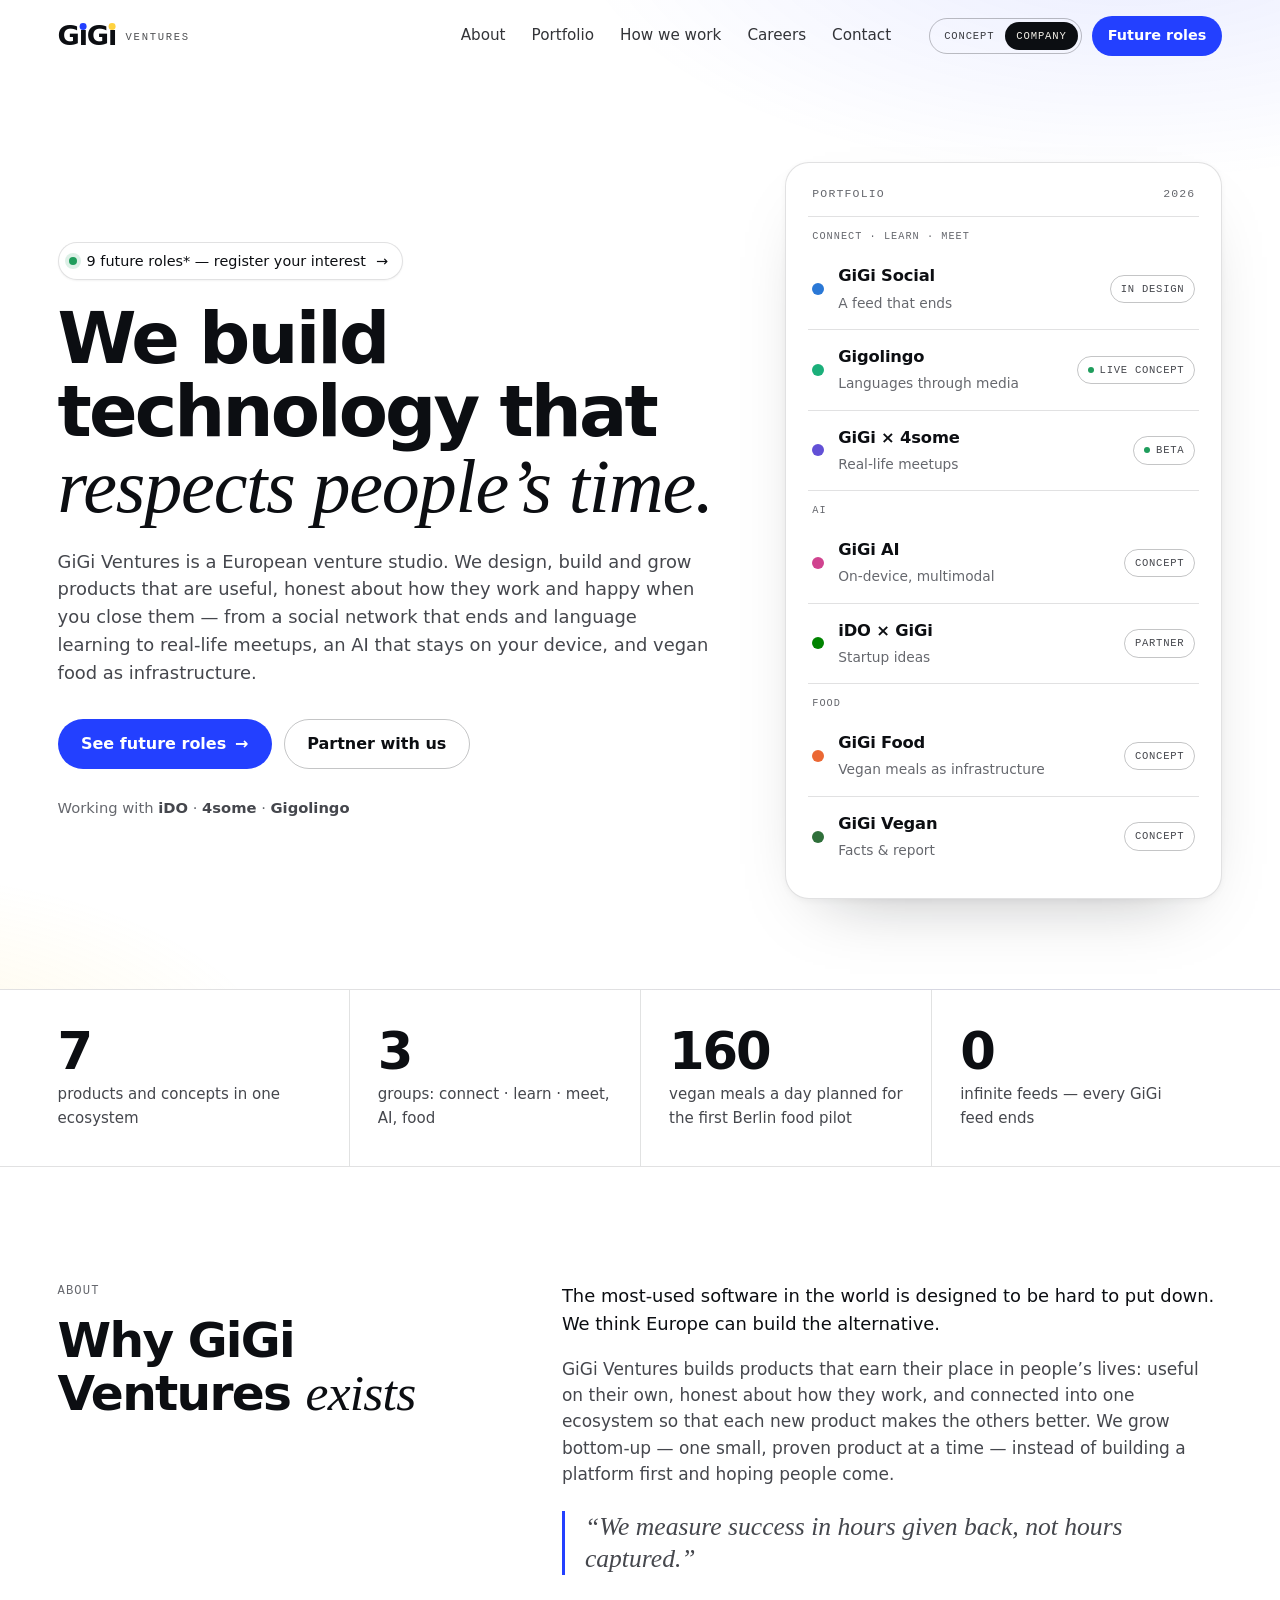
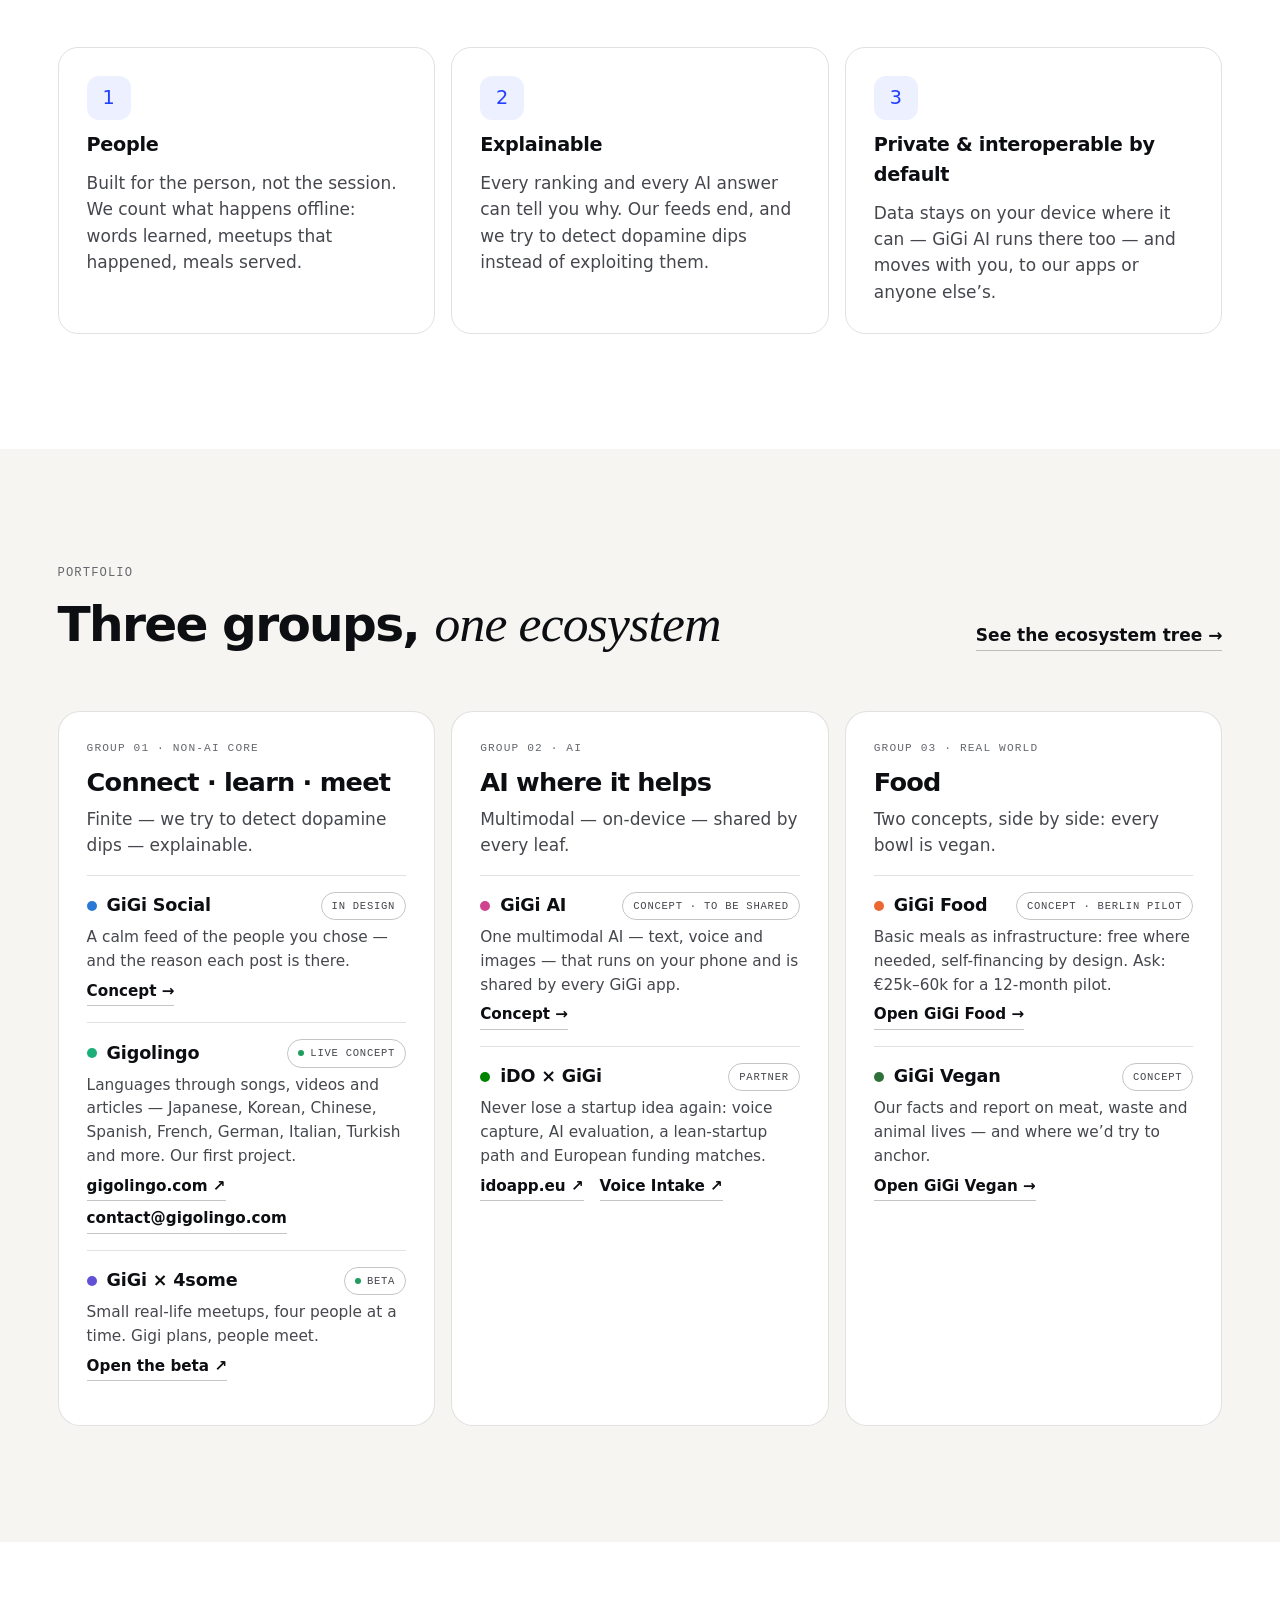
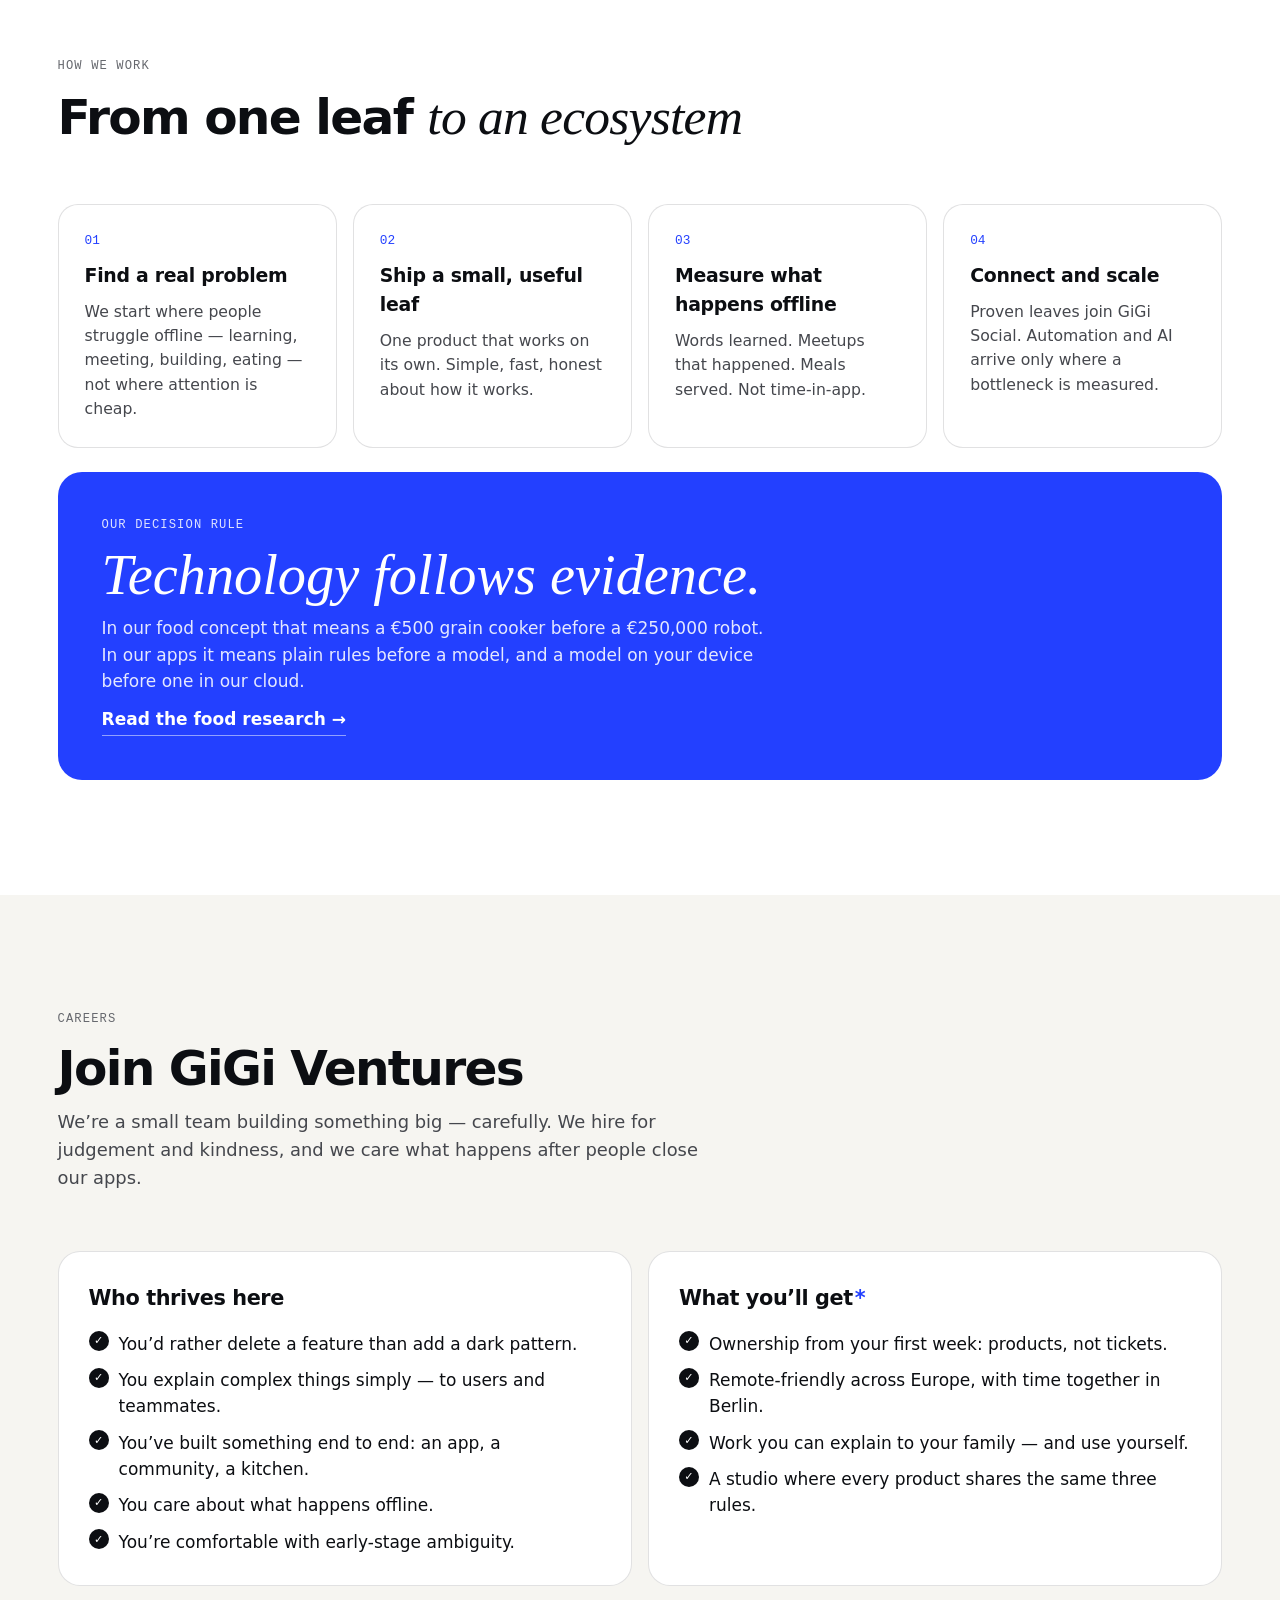
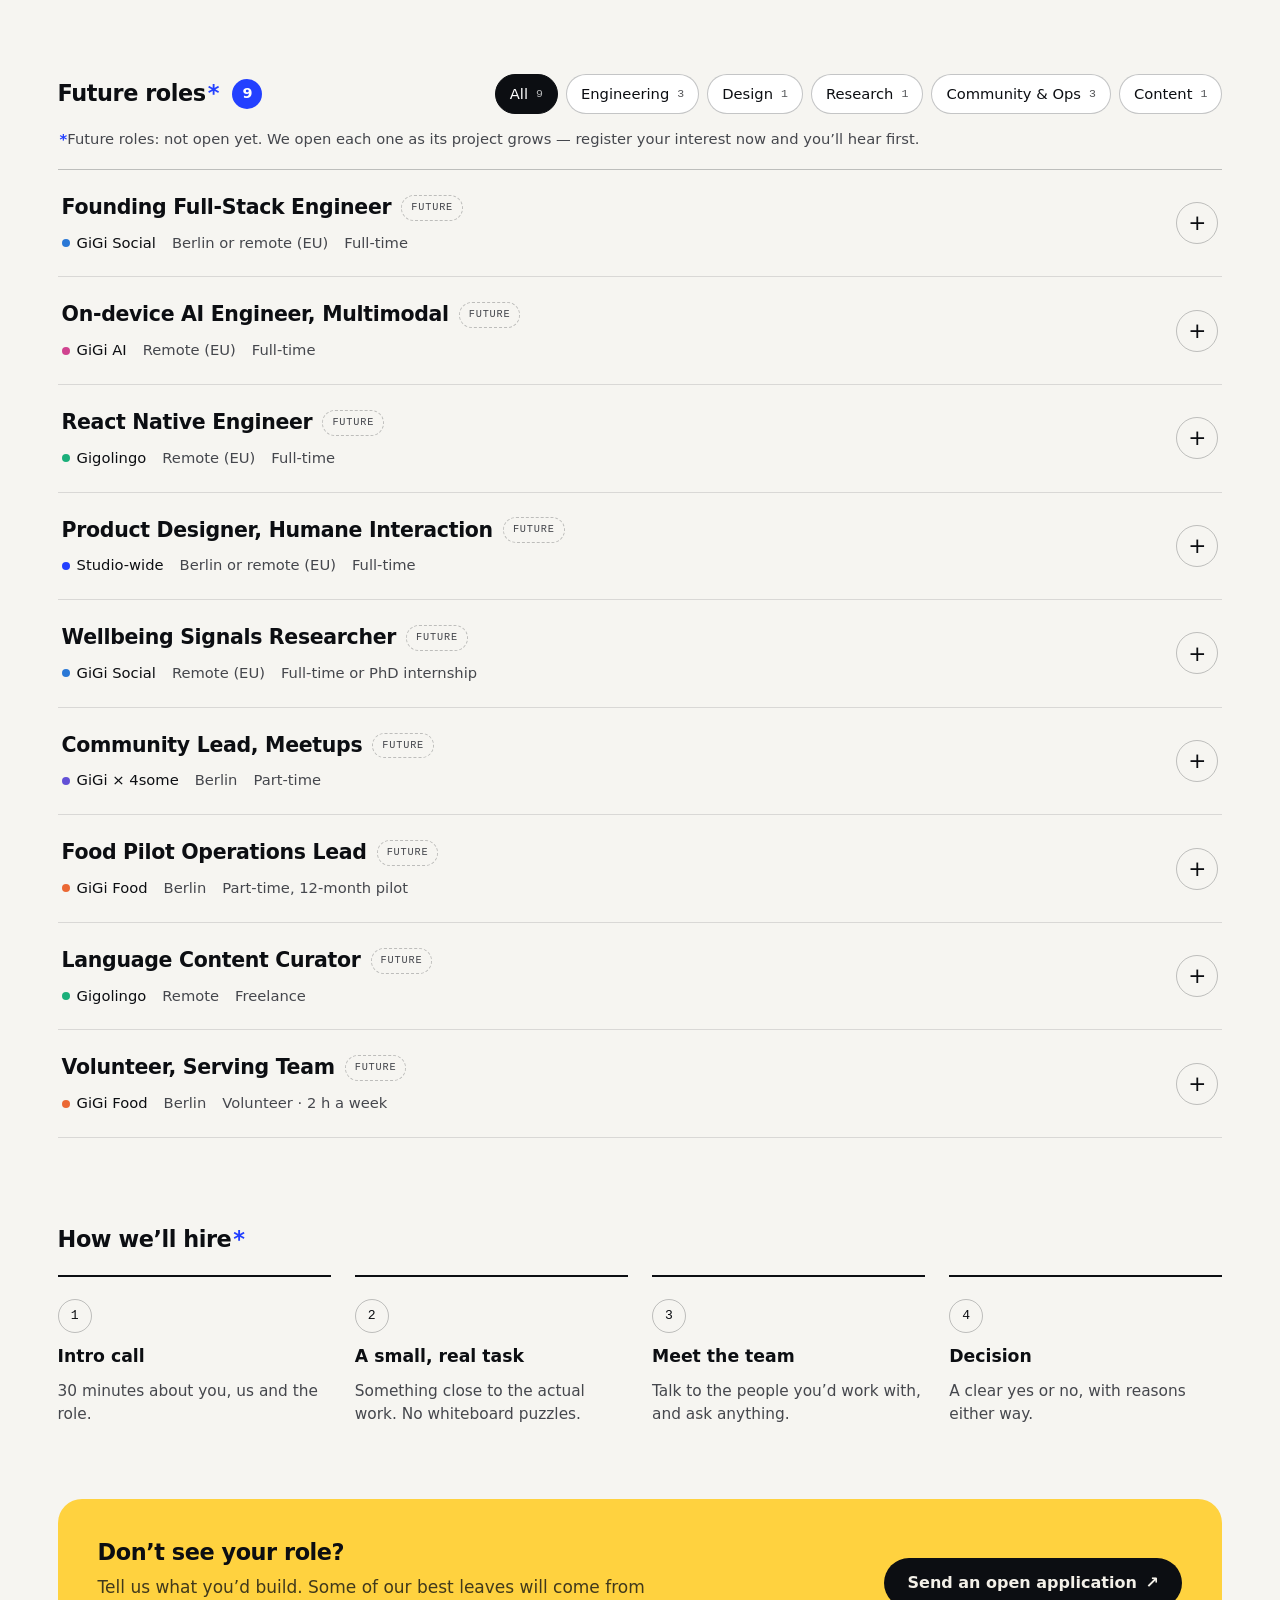
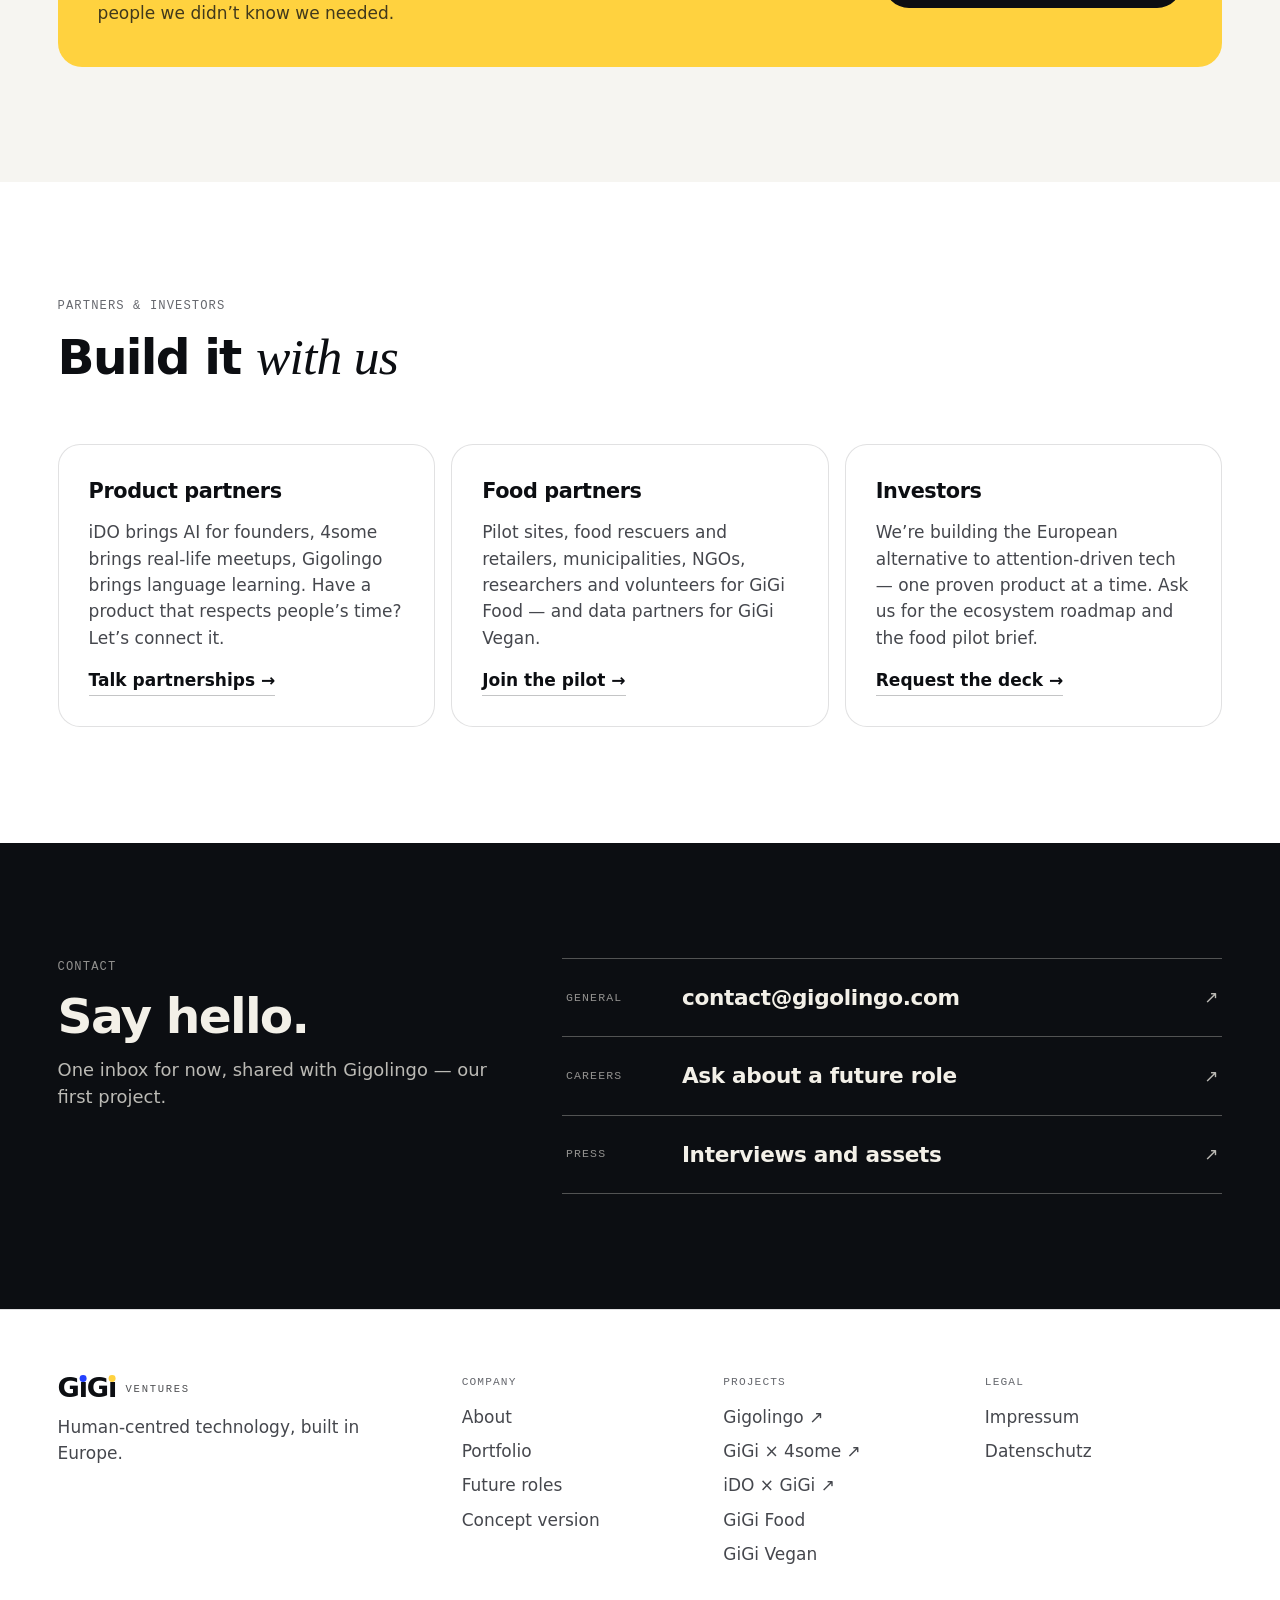
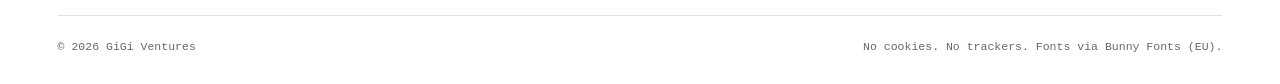
==== company.html @ 2ef4cfa2 "GiGi Ventures site: concept, company, GiGi Food, GiGi Vegan Static HTML/CSS/JS, no build step.  - in" ====
<!doctype html>
<html lang="en" class="no-js">
<head>
  <meta charset="utf-8">
  <meta name="viewport" content="width=device-width, initial-scale=1, viewport-fit=cover">
  <title>GiGi Ventures — European venture studio for human-centred technology</title>
  <meta name="description" content="GiGi Ventures designs, builds and grows products that respect people’s time: GiGi Social, Gigolingo, GiGi × 4some, GiGi AI on your device, iDO × GiGi, and the GiGi Food and GiGi Vegan concepts.">
  <meta name="theme-color" content="#ffffff">
  <meta property="og:type" content="website">
  <meta property="og:title" content="GiGi Ventures — technology that respects people’s time">
  <meta property="og:description" content="A European venture studio building technology that respects people’s time.">
  <link rel="icon" href="assets/favicon.svg" type="image/svg+xml">
  <link rel="preconnect" href="https://fonts.bunny.net" crossorigin>
  <link rel="stylesheet" href="https://fonts.bunny.net/css?family=inter-tight:400,500,600,700|bricolage-grotesque:800|instrument-serif:400,400i|jetbrains-mono:400,500&display=swap">
  <link rel="stylesheet" href="assets/css/base.css">
  <link rel="stylesheet" href="assets/css/company.css">
  <script>document.documentElement.classList.replace('no-js', 'js');</script>
  <script src="assets/js/shared.js" defer></script>
  <script src="assets/js/company.js" defer></script>
</head>
<body class="company">
  <a class="skip-link" href="#main">Skip to content</a>

  <header class="site-header" data-theme="light">
    <div class="wrap site-header__inner">
      <a class="logo" href="company.html" aria-label="GiGi Ventures, company home">
        <span class="logo__word" aria-hidden="true">G<span class="logo__i logo__i--a">ı</span>G<span class="logo__i logo__i--b">ı</span></span>
        <span class="logo__sub" aria-hidden="true">Ventures</span>
      </a>
      <nav class="nav" aria-label="Primary">
        <a href="#about">About</a>
        <a href="#portfolio">Portfolio</a>
        <a href="#how">How we work</a>
        <a href="#careers">Careers</a>
        <a href="#contact">Contact</a>
      </nav>
      <div class="header-actions">
        <nav class="version-switch" aria-label="Page version">
          <a href="index.html">Concept</a>
          <a href="company.html" aria-current="page">Company</a>
        </nav>
        <a class="btn btn--sm btn--blue header-cta" href="#careers">Future roles</a>
        <button class="menu-btn" type="button" aria-expanded="false" aria-controls="mobile-menu" data-menu-toggle>
          <span class="sr-only">Menu</span>
          <span class="menu-btn__bars" aria-hidden="true"></span>
        </button>
      </div>
    </div>
  </header>
  <div class="mobile-menu" id="mobile-menu" hidden>
    <nav aria-label="Mobile">
      <a href="#about">About</a>
      <a href="#portfolio">Portfolio</a>
      <a href="#how">How we work</a>
      <a href="#careers">Careers</a>
      <a href="#partners">Partners</a>
      <a href="#contact">Contact</a>
    </nav>
    <div class="mobile-menu__foot">
      <a class="btn btn--blue" href="#careers">See future roles <span class="btn__arrow" aria-hidden="true">→</span></a>
      <span>contact@gigolingo.com</span>
    </div>
  </div>

  <main id="main">

    <!-- Hero -->
    <section class="c-hero" aria-labelledby="c-hero-title">
      <div class="wrap c-hero__grid">
        <div class="c-hero__text">
          <a class="c-chip" href="#careers"><span class="c-chip__dot" aria-hidden="true"></span><span><span data-role-count>9</span> future roles* — register your interest</span><span aria-hidden="true">→</span></a>
          <h1 class="c-h1" id="c-hero-title">We build technology that <span class="serif">respects people’s time.</span></h1>
          <p class="c-lead">GiGi Ventures is a European venture studio. We design, build and grow products that are useful, honest about how they work and happy when you close them — from a social network that ends and language learning to real-life meetups, an AI that stays on your device, and vegan food as infrastructure.</p>
          <div class="c-hero__actions">
            <a class="btn btn--blue" href="#careers">See future roles <span class="btn__arrow" aria-hidden="true">→</span></a>
            <a class="btn btn--ghost" href="#partners">Partner with us</a>
          </div>
          <p class="c-hero__note">Working with <strong>iDO</strong> · <strong>4some</strong> · <strong>Gigolingo</strong></p>
        </div>

        <div class="c-panel" aria-labelledby="c-panel-title">
          <div class="c-panel__head">
            <p id="c-panel-title">Portfolio</p>
            <span>2026</span>
          </div>
          <p class="c-panel__group">Connect · learn · meet</p>
          <ul class="c-panel__list" role="list">
            <li style="--c: var(--p-social)"><span class="c-panel__dot" aria-hidden="true"></span><div><strong>GiGi Social</strong><span>A feed that ends</span></div><span class="status">In design</span></li>
            <li style="--c: var(--p-lingo)"><span class="c-panel__dot" aria-hidden="true"></span><div><strong>Gigolingo</strong><span>Languages through media</span></div><span class="status status--live">Live concept</span></li>
            <li style="--c: var(--p-some)"><span class="c-panel__dot" aria-hidden="true"></span><div><strong>GiGi × 4some</strong><span>Real-life meetups</span></div><span class="status status--live">Beta</span></li>
          </ul>
          <p class="c-panel__group">AI</p>
          <ul class="c-panel__list" role="list">
            <li style="--c: var(--p-ai)"><span class="c-panel__dot" aria-hidden="true"></span><div><strong>GiGi AI</strong><span>On-device, multimodal</span></div><span class="status">Concept</span></li>
            <li style="--c: var(--p-ido)"><span class="c-panel__dot" aria-hidden="true"></span><div><strong>iDO × GiGi</strong><span>Startup ideas</span></div><span class="status">Partner</span></li>
          </ul>
          <p class="c-panel__group">Food</p>
          <ul class="c-panel__list" role="list">
            <li style="--c: var(--p-food)"><span class="c-panel__dot" aria-hidden="true"></span><div><strong>GiGi Food</strong><span>Vegan meals as infrastructure</span></div><span class="status">Concept</span></li>
            <li style="--c: var(--p-vegan)"><span class="c-panel__dot" aria-hidden="true"></span><div><strong>GiGi Vegan</strong><span>Facts &amp; report</span></div><span class="status">Concept</span></li>
          </ul>
        </div>
      </div>
    </section>

    <!-- Numbers -->
    <section class="c-stats" aria-label="GiGi Ventures in numbers">
      <div class="wrap">
        <ul class="c-stats__list" role="list">
          <li><p class="c-stat__value">7</p><p class="c-stat__label">products and concepts in one ecosystem</p></li>
          <li><p class="c-stat__value">3</p><p class="c-stat__label">groups: connect · learn · meet, AI, food</p></li>
          <li><p class="c-stat__value">160</p><p class="c-stat__label">vegan meals a day planned for the first Berlin food pilot</p></li>
          <li><p class="c-stat__value">0</p><p class="c-stat__label">infinite feeds — every GiGi feed ends</p></li>
        </ul>
      </div>
    </section>

    <!-- About -->
    <section id="about" class="c-section" aria-labelledby="about-title">
      <div class="wrap c-split">
        <div class="c-split__head">
          <p class="eyebrow">About</p>
          <h2 class="c-h2" id="about-title">Why GiGi Ventures <span class="serif">exists</span></h2>
        </div>
        <div class="c-prose">
          <p class="c-lead">The most-used software in the world is designed to be hard to put down. We think Europe can build the alternative.</p>
          <p>GiGi Ventures builds products that earn their place in people’s lives: useful on their own, honest about how they work, and connected into one ecosystem so that each new product makes the others better. We grow bottom-up — one small, proven product at a time — instead of building a platform first and hoping people come.</p>
          <blockquote class="c-quote"><p>“We measure success in hours given back, not hours captured.”</p></blockquote>
        </div>
      </div>
      <div class="wrap">
        <ul class="c-diff" role="list">
          <li>
            <span class="c-diff__icon" aria-hidden="true">1</span>
            <h3>People</h3>
            <p>Built for the person, not the session. We count what happens offline: words learned, meetups that happened, meals served.</p>
          </li>
          <li>
            <span class="c-diff__icon" aria-hidden="true">2</span>
            <h3>Explainable</h3>
            <p>Every ranking and every AI answer can tell you why. Our feeds end, and we try to detect dopamine dips instead of exploiting them.</p>
          </li>
          <li>
            <span class="c-diff__icon" aria-hidden="true">3</span>
            <h3>Private &amp; interoperable by default</h3>
            <p>Data stays on your device where it can — GiGi AI runs there too — and moves with you, to our apps or anyone else’s.</p>
          </li>
        </ul>
      </div>
    </section>

    <!-- Portfolio -->
    <section id="portfolio" class="c-section c-section--alt" aria-labelledby="portfolio-title">
      <div class="wrap">
        <header class="c-head c-head--row">
          <div>
            <p class="eyebrow">Portfolio</p>
            <h2 class="c-h2" id="portfolio-title">Three groups, <span class="serif">one ecosystem</span></h2>
          </div>
          <a class="link" href="index.html#ecosystem">See the ecosystem tree <span aria-hidden="true">→</span></a>
        </header>

        <div class="c-groups">
          <article class="c-group">
            <p class="c-group__kicker">Group 01 · non-AI core</p>
            <h3 class="c-group__title">Connect · learn · meet</h3>
            <p class="c-group__text">Finite — we try to detect dopamine dips — explainable.</p>
            <ul class="c-group__list" role="list">
              <li style="--c: var(--p-social)">
                <div class="c-group__row"><span class="c-group__dot" aria-hidden="true"></span><strong>GiGi Social</strong><span class="status">In design</span></div>
                <p>A calm feed of the people you chose — and the reason each post is there.</p>
                <a class="link" href="index.html#social">Concept <span aria-hidden="true">→</span></a>
              </li>
              <li style="--c: var(--p-lingo)">
                <div class="c-group__row"><span class="c-group__dot" aria-hidden="true"></span><strong>Gigolingo</strong><span class="status status--live">Live concept</span></div>
                <p>Languages through songs, videos and articles — Japanese, Korean, Chinese, Spanish, French, German, Italian, Turkish and more. Our first project.</p>
                <span class="c-group__links"><a class="link" href="https://gigolingo.com" target="_blank" rel="noopener">gigolingo.com <span aria-hidden="true">↗</span></a> <a class="link" href="mailto:contact@gigolingo.com">contact@gigolingo.com</a></span>
              </li>
              <li style="--c: var(--p-some)">
                <div class="c-group__row"><span class="c-group__dot" aria-hidden="true"></span><strong>GiGi × 4some</strong><span class="status status--live">Beta</span></div>
                <p>Small real-life meetups, four people at a time. Gigi plans, people meet.</p>
                <a class="link" href="https://0some.netlify.app" target="_blank" rel="noopener">Open the beta <span aria-hidden="true">↗</span></a>
              </li>
            </ul>
          </article>

          <article class="c-group">
            <p class="c-group__kicker">Group 02 · AI</p>
            <h3 class="c-group__title">AI where it helps</h3>
            <p class="c-group__text">Multimodal — on-device — shared by every leaf.</p>
            <ul class="c-group__list" role="list">
              <li style="--c: var(--p-ai)">
                <div class="c-group__row"><span class="c-group__dot" aria-hidden="true"></span><strong>GiGi AI</strong><span class="status">Concept · to be shared</span></div>
                <p>One multimodal AI — text, voice and images — that runs on your phone and is shared by every GiGi app.</p>
                <a class="link" href="index.html#ai">Concept <span aria-hidden="true">→</span></a>
              </li>
              <li style="--c: var(--p-ido)">
                <div class="c-group__row"><span class="c-group__dot" aria-hidden="true"></span><strong>iDO × GiGi</strong><span class="status">Partner</span></div>
                <p>Never lose a startup idea again: voice capture, AI evaluation, a lean-startup path and European funding matches.</p>
                <span class="c-group__links"><a class="link" href="https://idoapp.eu" target="_blank" rel="noopener">idoapp.eu <span aria-hidden="true">↗</span></a> <a class="link" href="https://startup-voice-intake.netlify.app" target="_blank" rel="noopener">Voice Intake <span aria-hidden="true">↗</span></a></span>
              </li>
            </ul>
          </article>

          <article class="c-group">
            <p class="c-group__kicker">Group 03 · real world</p>
            <h3 class="c-group__title">Food</h3>
            <p class="c-group__text">Two concepts, side by side: every bowl is vegan.</p>
            <ul class="c-group__list" role="list">
              <li style="--c: var(--p-food)">
                <div class="c-group__row"><span class="c-group__dot" aria-hidden="true"></span><strong>GiGi Food</strong><span class="status">Concept · Berlin pilot</span></div>
                <p>Basic meals as infrastructure: free where needed, self-financing by design. Ask: €25k–60k for a 12-month pilot.</p>
                <a class="link" href="food.html">Open GiGi Food <span aria-hidden="true">→</span></a>
              </li>
              <li style="--c: var(--p-vegan)">
                <div class="c-group__row"><span class="c-group__dot" aria-hidden="true"></span><strong>GiGi Vegan</strong><span class="status">Concept</span></div>
                <p>Our facts and report on meat, waste and animal lives — and where we’d try to anchor.</p>
                <a class="link" href="vegan.html">Open GiGi Vegan <span aria-hidden="true">→</span></a>
              </li>
            </ul>
          </article>
        </div>
      </div>
    </section>

    <!-- How we work -->
    <section id="how" class="c-section" aria-labelledby="how-title">
      <div class="wrap">
        <header class="c-head">
          <p class="eyebrow">How we work</p>
          <h2 class="c-h2" id="how-title">From one leaf <span class="serif">to an ecosystem</span></h2>
        </header>
        <ol class="c-steps" role="list">
          <li><span class="c-steps__num">01</span><h3>Find a real problem</h3><p>We start where people struggle offline — learning, meeting, building, eating — not where attention is cheap.</p></li>
          <li><span class="c-steps__num">02</span><h3>Ship a small, useful leaf</h3><p>One product that works on its own. Simple, fast, honest about how it works.</p></li>
          <li><span class="c-steps__num">03</span><h3>Measure what happens offline</h3><p>Words learned. Meetups that happened. Meals served. Not time-in-app.</p></li>
          <li><span class="c-steps__num">04</span><h3>Connect and scale</h3><p>Proven leaves join GiGi Social. Automation and AI arrive only where a bottleneck is measured.</p></li>
        </ol>
        <div class="c-rule">
          <p class="eyebrow">Our decision rule</p>
          <p class="c-rule__text">Technology follows evidence.</p>
          <p class="c-rule__body">In our food concept that means a €500 grain cooker before a €250,000 robot. In our apps it means plain rules before a model, and a model on your device before one in our cloud.</p>
          <a class="link" href="food.html#finding">Read the food research <span aria-hidden="true">→</span></a>
        </div>
      </div>
    </section>

    <!-- Careers -->
    <section id="careers" class="c-section c-section--alt c-careers" aria-labelledby="careers-title">
      <div class="wrap">
        <header class="c-head">
          <p class="eyebrow">Careers</p>
          <h2 class="c-h2" id="careers-title">Join GiGi Ventures</h2>
          <p class="c-lead">We’re a small team building something big — carefully. We hire for judgement and kindness, and we care what happens after people close our apps.</p>
        </header>

        <div class="c-culture">
          <div class="c-culture__card">
            <h3>Who thrives here</h3>
            <ul class="c-checks" role="list">
              <li>You’d rather delete a feature than add a dark pattern.</li>
              <li>You explain complex things simply — to users and teammates.</li>
              <li>You’ve built something end to end: an app, a community, a kitchen.</li>
              <li>You care about what happens offline.</li>
              <li>You’re comfortable with early-stage ambiguity.</li>
            </ul>
          </div>
          <div class="c-culture__card">
            <h3>What you’ll get<span class="c-future">*</span></h3>
            <ul class="c-checks" role="list">
              <li>Ownership from your first week: products, not tickets.</li>
              <li>Remote-friendly across Europe, with time together in Berlin.</li>
              <li>Work you can explain to your family — and use yourself.</li>
              <li>A studio where every product shares the same three rules.</li>
            </ul>
          </div>
        </div>

        <div class="c-jobs">
          <div class="c-jobs__head">
            <h3 class="c-h3">Future roles<span class="c-future">*</span> <span class="c-count" data-role-count>9</span></h3>
            <div class="c-filters" role="group" aria-label="Filter roles by team" data-filters>
              <button type="button" aria-pressed="true" data-filter="all">All</button>
              <button type="button" aria-pressed="false" data-filter="Engineering">Engineering</button>
              <button type="button" aria-pressed="false" data-filter="Design">Design</button>
              <button type="button" aria-pressed="false" data-filter="Research">Research</button>
              <button type="button" aria-pressed="false" data-filter="Community &amp; Ops">Community &amp; Ops</button>
              <button type="button" aria-pressed="false" data-filter="Content">Content</button>
            </div>
          </div>
          <p class="c-future-note"><span class="c-future">*</span>Future roles: not open yet. We open each one as its project grows — register your interest now and you’ll hear first.</p>

          <div class="c-roles" data-roles>
            <details class="role" id="role-founding-engineer" data-role data-team="Engineering">
              <summary>
                <span class="role__title">Founding Full-Stack Engineer <span class="tag">Future</span></span>
                <span class="role__meta"><span class="role__project" style="--c: var(--p-social)">GiGi Social</span><span>Berlin or remote (EU)</span><span>Full-time</span></span>
                <span class="role__toggle" aria-hidden="true"></span>
              </summary>
              <div class="role__body">
                <p>Build the first version of a social network that ends: finite feeds, a ranking anyone can understand, and wellbeing signals that stay on the device.</p>
                <div class="role__cols">
                  <div><h4>What you’ll do</h4><ul role="list"><li>Ship the GiGi Social web app end to end (TypeScript, Next.js, Postgres).</li><li>Build the explainable ranking and its “Why this?” answers.</li><li>Connect Gigolingo, 4some and iDO through one shared account.</li></ul></div>
                  <div><h4>You might be a fit if</h4><ul role="list"><li>You have shipped a product that real people use.</li><li>You can explain a ranking function to a 14-year-old.</li><li>You would rather delete a feature than add a dark pattern.</li></ul></div>
                </div>
                <a class="btn btn--blue" href="mailto:contact@gigolingo.com?subject=Future%20role%3A%20Founding%20Full-Stack%20Engineer">Register interest <span class="btn__arrow btn__arrow--ne" aria-hidden="true">↗</span></a>
              </div>
            </details>

            <details class="role" id="role-on-device-ai" data-role data-team="Engineering">
              <summary>
                <span class="role__title">On-device AI Engineer, Multimodal <span class="tag">Future</span></span>
                <span class="role__meta"><span class="role__project" style="--c: var(--p-ai)">GiGi AI</span><span>Remote (EU)</span><span>Full-time</span></span>
                <span class="role__toggle" aria-hidden="true"></span>
              </summary>
              <div class="role__body">
                <p>Make one small multimodal model — text, voice and images — run well on people’s phones, shared by every GiGi app.</p>
                <div class="role__cols">
                  <div><h4>What you’ll do</h4><ul role="list"><li>Fit, quantise and ship models that run on iOS and Android.</li><li>Design one on-device AI layer the whole ecosystem can share.</li><li>Make every answer explainable, and keep data on the device.</li></ul></div>
                  <div><h4>You might be a fit if</h4><ul role="list"><li>You have shipped on-device ML (Core ML, ExecuTorch, llama.cpp or similar).</li><li>You care about battery, memory and latency as much as accuracy.</li><li>You think privacy is an architecture, not a policy page.</li></ul></div>
                </div>
                <a class="btn btn--blue" href="mailto:contact@gigolingo.com?subject=Future%20role%3A%20On-device%20AI%20Engineer">Register interest <span class="btn__arrow btn__arrow--ne" aria-hidden="true">↗</span></a>
              </div>
            </details>

            <details class="role" id="role-react-native" data-role data-team="Engineering">
              <summary>
                <span class="role__title">React Native Engineer <span class="tag">Future</span></span>
                <span class="role__meta"><span class="role__project" style="--c: var(--p-lingo)">Gigolingo</span><span>Remote (EU)</span><span>Full-time</span></span>
                <span class="role__toggle" aria-hidden="true"></span>
              </summary>
              <div class="role__body">
                <p>Grow our first project: language learning from the songs, videos and articles people already love.</p>
                <div class="role__cols">
                  <div><h4>What you’ll do</h4><ul role="list"><li>Build features in React Native and Expo for iOS, Android and the web.</li><li>Improve spaced repetition and the word-card flow.</li><li>Bring learning words into GiGi Social.</li></ul></div>
                  <div><h4>You might be a fit if</h4><ul role="list"><li>You have strong TypeScript and React Native experience.</li><li>You care about performance on low-end phones.</li><li>Bonus: you are learning a language yourself.</li></ul></div>
                </div>
                <a class="btn btn--blue" href="mailto:contact@gigolingo.com?subject=Future%20role%3A%20React%20Native%20Engineer">Register interest <span class="btn__arrow btn__arrow--ne" aria-hidden="true">↗</span></a>
              </div>
            </details>

            <details class="role" id="role-product-designer" data-role data-team="Design">
              <summary>
                <span class="role__title">Product Designer, Humane Interaction <span class="tag">Future</span></span>
                <span class="role__meta"><span class="role__project" style="--c: var(--blue)">Studio-wide</span><span>Berlin or remote (EU)</span><span>Full-time</span></span>
                <span class="role__toggle" aria-hidden="true"></span>
              </summary>
              <div class="role__body">
                <p>Design products that end well: clear stopping points and explanations people actually read.</p>
                <div class="role__cols">
                  <div><h4>What you’ll do</h4><ul role="list"><li>Own design for GiGi Social from concept to release.</li><li>Build one design system across our apps.</li><li>Run research with real people, including people who rarely use tech.</li></ul></div>
                  <div><h4>You might be a fit if</h4><ul role="list"><li>Your portfolio shows shipped product work.</li><li>You write as carefully as you draw.</li><li>You have opinions about dark patterns — and alternatives to them.</li></ul></div>
                </div>
                <a class="btn btn--blue" href="mailto:contact@gigolingo.com?subject=Future%20role%3A%20Product%20Designer">Register interest <span class="btn__arrow btn__arrow--ne" aria-hidden="true">↗</span></a>
              </div>
            </details>

            <details class="role" id="role-wellbeing-research" data-role data-team="Research">
              <summary>
                <span class="role__title">Wellbeing Signals Researcher <span class="tag">Future</span></span>
                <span class="role__meta"><span class="role__project" style="--c: var(--p-social)">GiGi Social</span><span>Remote (EU)</span><span>Full-time or PhD internship</span></span>
                <span class="role__toggle" aria-hidden="true"></span>
              </summary>
              <div class="role__body">
                <p>Help us try to detect “dopamine dips” — careful, privacy-preserving signals of compulsive use, on the device, not in a data lake.</p>
                <div class="role__cols">
                  <div><h4>What you’ll do</h4><ul role="list"><li>Define behavioural signals (scroll speed, dwell time, time of day) and test whether they hold up.</li><li>Design on-device models whose data never leaves the phone.</li><li>Publish what we learn — including what doesn’t work.</li></ul></div>
                  <div><h4>You might be a fit if</h4><ul role="list"><li>You have a background in HCI, psychology or ML.</li><li>You are comfortable with small data and careful claims.</li><li>You know the difference between a proxy and a measurement.</li></ul></div>
                </div>
                <a class="btn btn--blue" href="mailto:contact@gigolingo.com?subject=Future%20role%3A%20Wellbeing%20Signals%20Researcher">Register interest <span class="btn__arrow btn__arrow--ne" aria-hidden="true">↗</span></a>
              </div>
            </details>

            <details class="role" id="role-community-lead" data-role data-team="Community &amp; Ops">
              <summary>
                <span class="role__title">Community Lead, Meetups <span class="tag">Future</span></span>
                <span class="role__meta"><span class="role__project" style="--c: var(--p-some)">GiGi × 4some</span><span>Berlin</span><span>Part-time</span></span>
                <span class="role__toggle" aria-hidden="true"></span>
              </summary>
              <div class="role__body">
                <p>Make online conversations end in real meetups — groups of four, every week.</p>
                <div class="role__cols">
                  <div><h4>What you’ll do</h4><ul role="list"><li>Host and seed the first 4some groups in Berlin.</li><li>Turn feedback into product changes with the team.</li><li>Track the metric that matters: did people show up?</li></ul></div>
                  <div><h4>You might be a fit if</h4><ul role="list"><li>You have organised communities or events.</li><li>You notice who is left out.</li><li>You speak German and English.</li></ul></div>
                </div>
                <a class="btn btn--blue" href="mailto:contact@gigolingo.com?subject=Future%20role%3A%20Community%20Lead%2C%20Meetups">Register interest <span class="btn__arrow btn__arrow--ne" aria-hidden="true">↗</span></a>
              </div>
            </details>

            <details class="role" id="role-food-ops" data-role data-team="Community &amp; Ops">
              <summary>
                <span class="role__title">Food Pilot Operations Lead <span class="tag">Future</span></span>
                <span class="role__meta"><span class="role__project" style="--c: var(--p-food)">GiGi Food</span><span>Berlin</span><span>Part-time, 12-month pilot</span></span>
                <span class="role__toggle" aria-hidden="true"></span>
              </summary>
              <div class="role__body">
                <p>Run the Berlin pilot: 160 vegan lentil bowls a day, pay what you can, self-financing by design.</p>
                <div class="role__cols">
                  <div><h4>What you’ll do</h4><ul role="list"><li>Set up hygiene (HACCP, §43 IfSG), suppliers and the serving line.</li><li>Coordinate volunteers and partner sites.</li><li>Measure every KPI from day one: meals, free share, margin, waste.</li></ul></div>
                  <div><h4>You might be a fit if</h4><ul role="list"><li>You have gastronomy, catering or social-kitchen experience.</li><li>You stay calm under pressure and careful with food safety.</li><li>You like spreadsheets as much as people.</li></ul></div>
                </div>
                <a class="btn btn--blue" href="mailto:contact@gigolingo.com?subject=Future%20role%3A%20Food%20Pilot%20Operations%20Lead">Register interest <span class="btn__arrow btn__arrow--ne" aria-hidden="true">↗</span></a>
              </div>
            </details>

            <details class="role" id="role-content-curator" data-role data-team="Content">
              <summary>
                <span class="role__title">Language Content Curator <span class="tag">Future</span></span>
                <span class="role__meta"><span class="role__project" style="--c: var(--p-lingo)">Gigolingo</span><span>Remote</span><span>Freelance</span></span>
                <span class="role__toggle" aria-hidden="true"></span>
              </summary>
              <div class="role__body">
                <p>Curate songs, readings and grammar paths so learners meet the right words at the right time — in any of our languages.</p>
                <div class="role__cols">
                  <div><h4>What you’ll do</h4><ul role="list"><li>Review readings and translations for accuracy.</li><li>Build level-based word lists (e.g. JLPT, TOPIK, CEFR).</li><li>Suggest media learners will love.</li></ul></div>
                  <div><h4>You might be a fit if</h4><ul role="list"><li>You are native or near-native in a language we teach.</li><li>You have experience teaching or translating.</li><li>You love the music and media of your language.</li></ul></div>
                </div>
                <a class="btn btn--blue" href="mailto:contact@gigolingo.com?subject=Future%20role%3A%20Language%20Content%20Curator">Register interest <span class="btn__arrow btn__arrow--ne" aria-hidden="true">↗</span></a>
              </div>
            </details>

            <details class="role" id="role-volunteer" data-role data-team="Community &amp; Ops">
              <summary>
                <span class="role__title">Volunteer, Serving Team <span class="tag">Future</span></span>
                <span class="role__meta"><span class="role__project" style="--c: var(--p-food)">GiGi Food</span><span>Berlin</span><span>Volunteer · 2 h a week</span></span>
                <span class="role__toggle" aria-hidden="true"></span>
              </summary>
              <div class="role__body">
                <p>Serve warm, nutritious vegan bowls with dignity. Two hours a week makes a difference.</p>
                <div class="role__cols">
                  <div><h4>What you’ll do</h4><ul role="list"><li>Serve, and talk with guests.</li><li>Help with set-up and clean-up.</li><li>Share ideas for making the line better.</li></ul></div>
                  <div><h4>You might be a fit if</h4><ul role="list"><li>You are friendly and reliable.</li><li>You get the §43 IfSG hygiene certificate (€12.50 online — we help).</li><li>You speak any language. All welcome.</li></ul></div>
                </div>
                <a class="btn btn--blue" href="mailto:contact@gigolingo.com?subject=Future%20volunteer%3A%20GiGi%20Food%20serving%20team">Register interest <span class="btn__arrow btn__arrow--ne" aria-hidden="true">↗</span></a>
              </div>
            </details>
          </div>
          <p class="c-roles__empty" data-roles-empty hidden>No future roles in this team yet — send an open application below.</p>
        </div>

        <div class="c-hire">
          <h3 class="c-h3">How we’ll hire<span class="c-future">*</span></h3>
          <ol class="c-hire__steps" role="list">
            <li><span class="c-hire__num">1</span><h4>Intro call</h4><p>30 minutes about you, us and the role.</p></li>
            <li><span class="c-hire__num">2</span><h4>A small, real task</h4><p>Something close to the actual work. No whiteboard puzzles.</p></li>
            <li><span class="c-hire__num">3</span><h4>Meet the team</h4><p>Talk to the people you’d work with, and ask anything.</p></li>
            <li><span class="c-hire__num">4</span><h4>Decision</h4><p>A clear yes or no, with reasons either way.</p></li>
          </ol>
        </div>

        <div class="c-open">
          <div>
            <h3 class="c-h3">Don’t see your role?</h3>
            <p>Tell us what you’d build. Some of our best leaves will come from people we didn’t know we needed.</p>
          </div>
          <a class="btn btn--ink" href="mailto:contact@gigolingo.com?subject=Open%20application%20%E2%80%94%20GiGi%20Ventures">Send an open application <span class="btn__arrow btn__arrow--ne" aria-hidden="true">↗</span></a>
        </div>
      </div>
    </section>

    <!-- Partners & investors -->
    <section id="partners" class="c-section" aria-labelledby="partners-title">
      <div class="wrap">
        <header class="c-head">
          <p class="eyebrow">Partners &amp; investors</p>
          <h2 class="c-h2" id="partners-title">Build it <span class="serif">with us</span></h2>
        </header>
        <div class="c-partners">
          <article class="c-pcard">
            <h3>Product partners</h3>
            <p>iDO brings AI for founders, 4some brings real-life meetups, Gigolingo brings language learning. Have a product that respects people’s time? Let’s connect it.</p>
            <a class="link" href="mailto:contact@gigolingo.com?subject=Product%20partnership%20%E2%80%94%20GiGi%20Ventures">Talk partnerships <span aria-hidden="true">→</span></a>
          </article>
          <article class="c-pcard">
            <h3>Food partners</h3>
            <p>Pilot sites, food rescuers and retailers, municipalities, NGOs, researchers and volunteers for GiGi Food — and data partners for GiGi Vegan.</p>
            <a class="link" href="mailto:contact@gigolingo.com?subject=GiGi%20Food%20%E2%80%94%20Berlin%20pilot">Join the pilot <span aria-hidden="true">→</span></a>
          </article>
          <article class="c-pcard">
            <h3>Investors</h3>
            <p>We’re building the European alternative to attention-driven tech — one proven product at a time. Ask us for the ecosystem roadmap and the food pilot brief.</p>
            <a class="link" href="mailto:contact@gigolingo.com?subject=Investor%20enquiry%20%E2%80%94%20GiGi%20Ventures">Request the deck <span aria-hidden="true">→</span></a>
          </article>
        </div>
      </div>
    </section>

    <!-- Contact -->
    <section id="contact" class="c-section c-contact on-dark" aria-labelledby="contact-title">
      <div class="wrap c-contact__grid">
        <div>
          <p class="eyebrow">Contact</p>
          <h2 class="c-h2" id="contact-title">Say hello.</h2>
          <p class="c-lead">One inbox for now, shared with Gigolingo — our first project.</p>
        </div>
        <ul class="c-contact__list" role="list">
          <li><a href="mailto:contact@gigolingo.com?subject=Hello%20GiGi%20Ventures"><span>General</span><strong>contact@gigolingo.com</strong><span class="c-contact__arrow" aria-hidden="true">↗</span></a></li>
          <li><a href="mailto:contact@gigolingo.com?subject=Question%20about%20a%20future%20role"><span>Careers</span><strong>Ask about a future role</strong><span class="c-contact__arrow" aria-hidden="true">↗</span></a></li>
          <li><a href="mailto:contact@gigolingo.com?subject=Press%20enquiry"><span>Press</span><strong>Interviews and assets</strong><span class="c-contact__arrow" aria-hidden="true">↗</span></a></li>
        </ul>
      </div>
    </section>
  </main>

  <footer class="c-footer">
    <div class="wrap c-footer__grid">
      <div class="c-footer__brand">
        <a class="logo" href="company.html" aria-label="GiGi Ventures, company home">
          <span class="logo__word" aria-hidden="true">G<span class="logo__i logo__i--a">ı</span>G<span class="logo__i logo__i--b">ı</span></span>
          <span class="logo__sub" aria-hidden="true">Ventures</span>
        </a>
        <p>Human-centred technology, built in Europe.</p>
      </div>
      <div>
        <p class="c-footer__h">Company</p>
        <ul role="list">
          <li><a href="#about">About</a></li>
          <li><a href="#portfolio">Portfolio</a></li>
          <li><a href="#careers">Future roles</a></li>
          <li><a href="index.html">Concept version</a></li>
        </ul>
      </div>
      <div>
        <p class="c-footer__h">Projects</p>
        <ul role="list">
          <li><a href="https://gigolingo.com" target="_blank" rel="noopener">Gigolingo <span aria-hidden="true">↗</span></a></li>
          <li><a href="https://0some.netlify.app" target="_blank" rel="noopener">GiGi × 4some <span aria-hidden="true">↗</span></a></li>
          <li><a href="https://idoapp.eu" target="_blank" rel="noopener">iDO × GiGi <span aria-hidden="true">↗</span></a></li>
          <li><a href="food.html">GiGi Food</a></li>
          <li><a href="vegan.html">GiGi Vegan</a></li>
        </ul>
      </div>
      <div>
        <p class="c-footer__h">Legal</p>
        <ul role="list">
          <li><a href="#">Impressum</a></li>
          <li><a href="#">Datenschutz</a></li>
        </ul>
      </div>
    </div>
    <div class="wrap c-footer__legal">
      <span>© <span data-year>2026</span> GiGi Ventures</span>
      <span>No cookies. No trackers. Fonts via Bunny Fonts (EU).</span>
    </div>
  </footer>
</body>
</html>
---- assets/css/base.css ----
/* ==========================================================================
   GiGi Ventures — base.css
   Tokens, reset, typography and the components both pages share
   (header, buttons, version switch, logo, reveal motion).
   ========================================================================== */

/* ---------- Tokens ---------- */
:root {
  /* Brand */
  --ink: #0c0e12;
  --ink-2: #15181e;
  --ink-3: #20242c;
  --paper: #f3f0e8;
  --paper-2: #e9e5da;
  --card: #fffdf8;

  --blue: #2340ff;          /* GiGi ultramarine: our voice, buttons, the manifesto */
  --blue-hover: #1a30d6;
  --signal: #e5361f;        /* the editor's red pen: only for what we strike out */
  --signal-text: #b8260f;   /* red pen as text on paper (AA) */
  --sun: #ffd23f;           /* highlighter: the words we keep */

  /* Status (used with a label, never colour alone) */
  --good: #1f9d5c;
  --warn: #c98500;
  --crit: #d63a2a;

  /* Project identity — CVD-validated as neighbours where they meet:
     food · social · lingo · some · ido (spectrum), lingo · vegan · food (tree, left),
     some · ai · ido (tree, right). Every coloured mark also carries a text label. */
  --p-food: #eb6834;
  --p-social: #2a78d6;
  --p-lingo: #1baf7a;
  --p-some: #6250d6;
  --p-ido: #008300;
  --p-ai: #d0438f;
  --p-vegan: #2f6f3a;

  /* Text + lines on a light surface */
  --surface: var(--paper);
  --text: #0c0e12;
  --text-2: #45474d;
  --text-3: #66686e;
  --line: rgba(12, 14, 18, .12);
  --line-strong: rgba(12, 14, 18, .24);
  --focus: var(--blue);

  /* Type */
  --f-display: "Bricolage Grotesque", ui-sans-serif, system-ui, -apple-system, "Segoe UI", Roboto, sans-serif;
  --f-serif: "Instrument Serif", ui-serif, Georgia, "Times New Roman", serif;
  --f-mono: "JetBrains Mono", ui-monospace, SFMono-Regular, Menlo, Consolas, monospace;
  --f-jp: "Hiragino Sans", "Hiragino Kaku Gothic ProN", "Yu Gothic", "Noto Sans JP", "Noto Sans CJK JP", Meiryo, sans-serif;
  --f-body: var(--f-display);

  /* Shape + rhythm */
  --r-xs: 6px;
  --r-s: 12px;
  --r-m: 20px;
  --r-l: 30px;
  --r-pill: 999px;
  --gutter: clamp(20px, 4.5vw, 64px);
  --maxw: 1320px;
  --header-h: 72px;
  --ease: cubic-bezier(.2, .7, .1, 1);
  --ease-out: cubic-bezier(.16, 1, .3, 1);
}

/* Surface scopes: everything inside re-reads its tokens. */
.on-dark {
  --surface: var(--ink);
  --text: #f3f0e8;
  --text-2: rgba(243, 240, 232, .76);
  --text-3: rgba(243, 240, 232, .58);
  --line: rgba(243, 240, 232, .14);
  --line-strong: rgba(243, 240, 232, .3);
  --focus: var(--sun);
  --good: #2fbf71;
  --warn: #f2b200;
  --crit: #ff5a4a;
  /* dark-surface steps of the same project hues (validated on #0c0e12) */
  --p-food: #d95926;
  --p-social: #3987e5;
  --p-lingo: #199e70;
  --p-some: #9085e9;
  --p-ido: #0ca30c;
  --p-ai: #e0599f;
  --p-vegan: #4f9a5e;
  background: var(--ink);
  color: var(--text);
}

.on-blue {
  --surface: var(--blue);
  --text: #ffffff;
  --text-2: rgba(255, 255, 255, .9);
  --text-3: rgba(255, 255, 255, .85);
  --line: rgba(255, 255, 255, .24);
  --line-strong: rgba(255, 255, 255, .42);
  --focus: var(--sun);
  background: var(--blue);
  color: var(--text);
}

.on-light {
  --surface: #f6f4ee;
  --text: #0c0e12;
  --text-2: #45474d;
  --text-3: #66686e;
  --line: rgba(12, 14, 18, .1);
  --line-strong: rgba(12, 14, 18, .22);
  --focus: var(--blue);
  --good: #1f9d5c;
  --warn: #c98500;
  --crit: #d63a2a;
  --p-food: #eb6834;
  --p-social: #2a78d6;
  --p-lingo: #1baf7a;
  --p-some: #6250d6;
  --p-ido: #008300;
  --p-ai: #d0438f;
  --p-vegan: #2f6f3a;
  color: var(--text);
}

/* ---------- Reset ---------- */
*,
*::before,
*::after { box-sizing: border-box; }

html {
  -webkit-text-size-adjust: 100%;
  text-size-adjust: 100%;
  scroll-behavior: smooth;
  overflow-x: clip; /* safety net: nothing may widen the page on phones */
}

body {
  margin: 0;
  font-family: var(--f-body);
  font-size: 1.0625rem;
  line-height: 1.55;
  color: var(--text);
  background: var(--paper);
  -webkit-font-smoothing: antialiased;
  -moz-osx-font-smoothing: grayscale;
  text-rendering: optimizeLegibility;
  overflow-x: clip;
}

h1, h2, h3, h4, p, figure, blockquote, ul, ol, dl, dd { margin: 0; }
ul, ol { padding: 0; list-style: none; }
img, svg { display: block; max-width: 100%; }
button, input, select, textarea { font: inherit; color: inherit; }
button { cursor: pointer; background: none; border: 0; padding: 0; }
a { color: inherit; }
del, ins { text-decoration: none; }
table { border-collapse: collapse; }
[hidden] { display: none !important; }
[id] { scroll-margin-top: calc(var(--header-h) + 16px); }

::selection { background: var(--sun); color: var(--ink); }

:focus-visible {
  outline: 2px solid var(--focus);
  outline-offset: 3px;
  border-radius: 6px;
}

.sr-only {
  position: absolute !important;
  width: 1px;
  height: 1px;
  padding: 0;
  margin: -1px;
  overflow: hidden;
  clip: rect(0 0 0 0);
  white-space: nowrap;
  border: 0;
}

.skip-link {
  position: absolute;
  left: 16px;
  top: -100px;
  z-index: 100;
  background: var(--ink);
  color: var(--paper);
  padding: 10px 16px;
  border-radius: var(--r-pill);
  font-weight: 600;
  text-decoration: none;
}
.skip-link:focus { top: 12px; }

@media (prefers-reduced-motion: reduce) {
  html { scroll-behavior: auto; }
  *,
  *::before,
  *::after {
    animation-duration: .001ms !important;
    animation-iteration-count: 1 !important;
    transition-duration: .001ms !important;
    transition-delay: 0s !important;
  }
}

/* ---------- Layout ---------- */
.wrap {
  width: min(100% - 2 * var(--gutter), var(--maxw));
  margin-inline: auto;
}

.section {
  position: relative;
  padding-block: clamp(88px, 11vw, 168px);
}

.section-head {
  display: grid;
  gap: 22px;
  max-width: 1000px;
  margin-bottom: clamp(44px, 6vw, 84px);
}

/* ---------- Type ---------- */
.eyebrow {
  font-family: var(--f-mono);
  font-size: .76rem;
  font-weight: 500;
  letter-spacing: .09em;
  text-transform: uppercase;
  color: var(--text-2);
}

.h2 {
  font-family: var(--f-display);
  font-weight: 700;
  font-size: clamp(2.5rem, 5.8vw, 5.4rem);
  line-height: .98;
  letter-spacing: -.04em;
  text-wrap: balance;
}

.h3 {
  font-family: var(--f-display);
  font-weight: 700;
  font-size: clamp(1.4rem, 2.2vw, 1.9rem);
  line-height: 1.1;
  letter-spacing: -.025em;
}

.lead {
  font-size: clamp(1.1rem, 1.45vw, 1.3rem);
  line-height: 1.5;
  color: var(--text-2);
  max-width: 62ch;
  text-wrap: pretty;
}

.serif {
  font-family: var(--f-serif);
  font-style: italic;
  font-weight: 400;
  letter-spacing: -.01em;
}

/* One subtitle, three points: "point 1 — point 2 — point 3" */
.points {
  font-size: clamp(1.2rem, 2vw, 1.65rem);
  font-weight: 600;
  line-height: 1.3;
  letter-spacing: -.02em;
  color: var(--text);
  text-wrap: balance;
}
.points__sep {
  margin-inline: .35em;
  font-weight: 400;
  color: var(--text-3);
}

/* Small concept / future markers */
.tag {
  display: inline-flex;
  align-items: center;
  gap: 6px;
  padding: 4px 9px;
  border-radius: var(--r-pill);
  border: 1px dashed var(--line-strong);
  font-family: var(--f-mono);
  font-size: .64rem;
  font-weight: 500;
  letter-spacing: .08em;
  text-transform: uppercase;
  color: var(--text-2);
  white-space: nowrap;
  vertical-align: middle;
}

.mono { font-family: var(--f-mono); }

/* ---------- Buttons ---------- */
.btn {
  --btn-bg: var(--ink);
  --btn-fg: var(--paper);
  --btn-line: transparent;
  display: inline-flex;
  align-items: center;
  justify-content: center;
  gap: .55em;
  min-height: 50px;
  padding: .8em 1.4em;
  border-radius: var(--r-pill);
  border: 1px solid var(--btn-line);
  background: var(--btn-bg);
  color: var(--btn-fg);
  font-family: var(--f-body);
  font-weight: 600;
  font-size: 1rem;
  line-height: 1.1;
  text-decoration: none;
  white-space: nowrap;
  transition: background-color .2s, color .2s, border-color .2s, transform .2s var(--ease);
}
.btn:hover { transform: translateY(-1px); }
.btn:active { transform: translateY(0) scale(.98); }
.btn--sm { min-height: 40px; padding: .55em 1.05em; font-size: .9rem; }
.btn--blue { --btn-bg: var(--blue); --btn-fg: #fff; }
.btn--blue:hover { --btn-bg: var(--blue-hover); }
.btn--paper { --btn-bg: var(--paper); --btn-fg: var(--ink); }
.btn--paper:hover { --btn-bg: #fff; }
.btn--ink { --btn-bg: var(--ink); --btn-fg: var(--paper); }
.btn--ghost { --btn-bg: transparent; --btn-fg: var(--text); --btn-line: var(--line-strong); }
.btn--ghost:hover { --btn-line: var(--text); }
.btn__arrow { display: inline-block; transition: transform .2s var(--ease); }
.btn:hover .btn__arrow { transform: translateX(3px); }
.btn:hover .btn__arrow--down { transform: translateY(3px); }
.btn:hover .btn__arrow--ne { transform: translate(2px, -2px); }

/* Underlined text link */
.link {
  font-weight: 600;
  text-decoration: none;
  border-bottom: 1.5px solid var(--line-strong);
  padding-bottom: 2px;
  transition: border-color .2s;
}
.link:hover { border-color: currentColor; }

/* Status pill */
.status {
  display: inline-flex;
  align-items: center;
  gap: 6px;
  padding: 5px 10px;
  border-radius: var(--r-pill);
  border: 1px solid var(--line-strong);
  font-family: var(--f-mono);
  font-size: .66rem;
  font-weight: 500;
  letter-spacing: .07em;
  text-transform: uppercase;
  color: var(--text-2);
  white-space: nowrap;
}
.status--live::before {
  content: "";
  width: 6px;
  height: 6px;
  border-radius: 50%;
  background: var(--good);
}

/* ---------- Logo ---------- */
.logo {
  display: inline-flex;
  align-items: center;
  gap: .6rem;
  text-decoration: none;
  color: inherit;
  flex-shrink: 0;
}
.logo__word {
  font-family: var(--f-display);
  font-weight: 800;
  font-size: 1.7rem;
  line-height: 1;
  letter-spacing: -.045em;
}
.logo__sub {
  font-family: var(--f-mono);
  font-size: .66rem;
  font-weight: 500;
  letter-spacing: .16em;
  text-transform: uppercase;
  opacity: .72;
  padding-top: .25em;
}
/* The two i-dots are the brand device: two people, two colours. */
.logo__i {
  position: relative;
  display: inline-block;
}
.logo__i::before {
  content: "";
  position: absolute;
  left: 50%;
  top: .02em;
  width: .25em;
  height: .25em;
  border-radius: 50%;
  transform: translateX(-50%);
  background: var(--dot, var(--blue));
}
.logo__i--a { --dot: var(--blue); }
.logo__i--b { --dot: var(--sun); }
.on-dark .logo__i--a,
[data-theme="dark"] .logo__i--a { --dot: #5f78ff; }
[data-theme="blue"] .logo__i--a { --dot: #fff; }

/* ---------- Header ---------- */
.site-header {
  position: fixed;
  top: 0;
  left: 0;
  right: 0;
  z-index: 60;
  height: var(--header-h);
  color: var(--h-fg);
  transition: background-color .35s var(--ease), color .35s var(--ease), box-shadow .35s var(--ease);
}
.site-header[data-theme="dark"] {
  --h-fg: #f3f0e8;
  --h-bg: rgba(12, 14, 18, .76);
  --h-line: rgba(243, 240, 232, .1);
  --h-inv-bg: #f3f0e8;
  --h-inv-fg: #0c0e12;
  --focus: var(--sun);
}
.site-header[data-theme="light"] {
  --h-fg: #0c0e12;
  --h-bg: rgba(243, 240, 232, .84);
  --h-line: rgba(12, 14, 18, .1);
  --h-inv-bg: #0c0e12;
  --h-inv-fg: #f3f0e8;
  --focus: var(--blue);
}
.site-header[data-theme="blue"] {
  --h-fg: #ffffff;
  --h-bg: rgba(35, 64, 255, .88);
  --h-line: rgba(255, 255, 255, .2);
  --h-inv-bg: #ffffff;
  --h-inv-fg: var(--blue);
  --focus: var(--sun);
}
.site-header.is-scrolled,
.site-header.is-open {
  background: var(--h-bg);
  -webkit-backdrop-filter: saturate(1.5) blur(16px);
  backdrop-filter: saturate(1.5) blur(16px);
  box-shadow: 0 1px 0 var(--h-line);
}

.site-header__inner {
  height: 100%;
  display: flex;
  align-items: center;
  gap: 16px;
}

.nav {
  display: none;
  margin-left: auto;
  align-items: center;
  gap: 2px;
}
.nav a {
  padding: 8px 12px;
  border-radius: var(--r-pill);
  font-size: .95rem;
  font-weight: 500;
  text-decoration: none;
  opacity: .84;
  transition: opacity .2s, background-color .2s;
}
.nav a:hover {
  opacity: 1;
  background: color-mix(in srgb, var(--h-fg) 10%, transparent);
}

.header-actions {
  margin-left: auto;
  display: flex;
  align-items: center;
  gap: 10px;
}

.version-switch {
  display: inline-flex;
  padding: 3px;
  border-radius: var(--r-pill);
  border: 1px solid color-mix(in srgb, var(--h-fg, currentColor) 26%, transparent);
}
.version-switch a {
  padding: 6px 11px;
  border-radius: var(--r-pill);
  font-family: var(--f-mono);
  font-size: .66rem;
  font-weight: 500;
  letter-spacing: .08em;
  text-transform: uppercase;
  text-decoration: none;
  opacity: .8;
  transition: background-color .2s, color .2s, opacity .2s;
}
.version-switch a:hover { opacity: 1; }
.version-switch a[aria-current="page"] {
  background: var(--h-inv-bg);
  color: var(--h-inv-fg);
  opacity: 1;
}

.header-cta { display: none; }
.site-header[data-theme="blue"] .header-cta { --btn-bg: #ffffff; --btn-fg: var(--blue); }

.menu-btn {
  width: 44px;
  height: 44px;
  border-radius: 50%;
  display: grid;
  place-items: center;
  border: 1px solid color-mix(in srgb, var(--h-fg) 26%, transparent);
}
.menu-btn__bars,
.menu-btn__bars::before,
.menu-btn__bars::after {
  display: block;
  width: 18px;
  height: 1.5px;
  border-radius: 2px;
  background: currentColor;
  transition: transform .25s var(--ease), background-color .2s;
}
.menu-btn__bars { position: relative; }
.menu-btn__bars::before,
.menu-btn__bars::after {
  content: "";
  position: absolute;
  left: 0;
}
.menu-btn__bars::before { top: -6px; }
.menu-btn__bars::after { top: 6px; }
.menu-btn[aria-expanded="true"] .menu-btn__bars { background: transparent; }
.menu-btn[aria-expanded="true"] .menu-btn__bars::before { transform: translateY(6px) rotate(45deg); }
.menu-btn[aria-expanded="true"] .menu-btn__bars::after { transform: translateY(-6px) rotate(-45deg); }

/* Mobile menu lives outside the header (a fixed child of a blurred header would be trapped). */
.mobile-menu {
  position: fixed;
  top: var(--header-h);
  left: 0;
  right: 0;
  bottom: 0;
  z-index: 59;
  overflow-y: auto;
  display: grid;
  align-content: start;
  gap: 28px;
  padding: 24px var(--gutter) 48px;
  background: var(--ink);
  color: var(--paper);
  --focus: var(--sun);
}
.mobile-menu nav { display: grid; }
.mobile-menu nav a {
  padding: 10px 0;
  border-bottom: 1px solid rgba(243, 240, 232, .12);
  font-family: var(--f-display);
  font-size: clamp(1.9rem, 8vw, 2.8rem);
  font-weight: 700;
  letter-spacing: -.03em;
  text-decoration: none;
}
.mobile-menu__foot {
  display: grid;
  gap: 12px;
  font-family: var(--f-mono);
  font-size: .8rem;
  color: rgba(243, 240, 232, .7);
}
body.menu-open { overflow: hidden; }

@media (min-width: 720px) {
  .header-cta { display: inline-flex; }
}
@media (min-width: 1120px) {
  .nav { display: flex; }
  .header-actions { margin-left: 10px; }
  .menu-btn { display: none; }
  .mobile-menu { display: none !important; }
}
@media (max-width: 420px) {
  .logo__sub { display: none; }
  .version-switch a { padding: 6px 9px; }
}

/* ---------- Reveal on scroll (only when JS runs) ---------- */
.js [data-reveal] {
  opacity: 0;
  transform: translateY(22px);
  transition: opacity .8s var(--ease-out), transform .8s var(--ease-out);
  transition-delay: var(--d, 0s);
}
.js [data-reveal].is-in {
  opacity: 1;
  transform: none;
}

@media print {
  .site-header, .mobile-menu { display: none !important; }
  .js [data-reveal] { opacity: 1 !important; transform: none !important; }
}

/* ---------- Footer (shared by concept, food and vegan pages) ---------- */
.site-footer {
  padding: clamp(72px, 9vw, 120px) 0 28px;
  overflow: hidden;
}
.footer__end { display: grid; gap: 10px; max-width: 760px; }
.footer__end-title {
  font-family: var(--f-display);
  font-size: clamp(2rem, 4.4vw, 3.6rem);
  font-weight: 800;
  line-height: 1;
  letter-spacing: -.04em;
}
.footer__end-text { font-size: 1.15rem; color: var(--text-2); }
.footer__cols {
  display: grid;
  grid-template-columns: repeat(2, minmax(0, 1fr));
  gap: 32px 24px;
  margin-top: clamp(48px, 7vw, 88px);
}
.footer__h {
  margin-bottom: 12px;
  font-family: var(--f-mono);
  font-size: .7rem;
  letter-spacing: .1em;
  text-transform: uppercase;
  color: var(--text-3);
}
.footer__cols ul { display: grid; gap: 8px; }
.footer__cols a { text-decoration: none; color: var(--text-2); }
.footer__cols a:hover { color: var(--text); }
.footer__small { font-size: .9rem; color: var(--text-2); max-width: 30ch; }
.footer__big {
  margin-top: clamp(40px, 6vw, 72px);
  font-family: var(--f-display);
  font-weight: 800;
  font-size: clamp(6rem, 27vw, 24rem);
  line-height: .78;
  letter-spacing: -.07em;
  color: var(--text);
  user-select: none;
}
.footer__legal {
  display: flex;
  flex-wrap: wrap;
  justify-content: space-between;
  gap: 12px 24px;
  margin-top: 28px;
  padding-top: 22px;
  border-top: 1px solid var(--line);
  font-family: var(--f-mono);
  font-size: .72rem;
  color: var(--text-3);
}
.footer__legal a { color: inherit; }

@media (min-width: 900px) {
  .footer__cols { grid-template-columns: repeat(4, minmax(0, 1fr)); }
}
---- assets/css/company.css ----
/* ==========================================================================
   GiGi Ventures — company.css
   The "normal" company page: light, conventional, recruiting-first.
   Shares tokens with the concept page, swaps the voice for Inter Tight.
   ========================================================================== */

.company {
  --f-body: "Inter Tight", ui-sans-serif, system-ui, -apple-system, "Segoe UI", Roboto, sans-serif;
  --surface: #ffffff;
  --alt: #f6f5f1;
  background: #ffffff;
  font-family: var(--f-body);
}
.company .site-header[data-theme="light"] { --h-bg: rgba(255, 255, 255, .9); }
.company .serif { font-size: 1.06em; letter-spacing: -.015em; }
.company .eyebrow { color: var(--text-3); }

/* Type */
.c-h1 {
  margin-top: 22px;
  font-size: clamp(2.6rem, 5.6vw, 4.9rem);
  font-weight: 600;
  line-height: 1.02;
  letter-spacing: -.04em;
  text-wrap: balance;
}
.c-h2 {
  font-size: clamp(2rem, 3.8vw, 3.3rem);
  font-weight: 600;
  line-height: 1.05;
  letter-spacing: -.035em;
  text-wrap: balance;
}
.c-h3 {
  font-size: 1.4rem;
  font-weight: 600;
  line-height: 1.2;
  letter-spacing: -.02em;
}
.c-lead {
  font-size: clamp(1.1rem, 1.4vw, 1.25rem);
  line-height: 1.55;
  color: var(--text-2);
  max-width: 60ch;
  text-wrap: pretty;
}

/* Sections */
.c-section { padding-block: clamp(72px, 9vw, 128px); }
.c-section--alt { background: var(--alt); }
.c-head {
  display: grid;
  gap: 14px;
  max-width: 820px;
  margin-bottom: clamp(36px, 5vw, 60px);
}
.c-head--row {
  max-width: none;
  display: flex;
  flex-wrap: wrap;
  align-items: flex-end;
  justify-content: space-between;
  gap: 16px 32px;
}
.c-head--row > div { display: grid; gap: 14px; }

/* ---------- Hero ---------- */
.c-hero {
  padding: calc(var(--header-h) + clamp(44px, 7vw, 96px)) 0 clamp(56px, 7vw, 96px);
  background:
    radial-gradient(900px 420px at 88% -8%, rgba(35, 64, 255, .1), transparent 62%),
    radial-gradient(700px 360px at -10% 110%, rgba(255, 210, 63, .14), transparent 60%),
    #ffffff;
  border-bottom: 1px solid var(--line);
}
.c-hero__grid {
  display: grid;
  grid-template-columns: 1fr;
  gap: 48px;
  align-items: center;
}
.c-chip {
  display: inline-flex;
  align-items: center;
  gap: 10px;
  padding: 7px 14px 7px 10px;
  border-radius: var(--r-pill);
  border: 1px solid var(--line);
  background: #ffffff;
  font-size: .9rem;
  font-weight: 500;
  text-decoration: none;
  box-shadow: 0 1px 2px rgba(12, 14, 18, .05);
  transition: border-color .2s;
}
.c-chip:hover { border-color: var(--line-strong); }
.c-chip__dot {
  width: 8px;
  height: 8px;
  border-radius: 50%;
  background: var(--good);
  box-shadow: 0 0 0 4px rgba(31, 157, 92, .15);
}
.c-hero .c-lead { margin-top: 22px; }
.c-hero__actions {
  display: flex;
  flex-wrap: wrap;
  gap: 12px;
  margin-top: 32px;
}
.c-hero__note {
  margin-top: 28px;
  font-size: .92rem;
  color: var(--text-3);
}
.c-hero__note strong { color: var(--text-2); font-weight: 600; }

.c-panel {
  padding: 22px;
  border: 1px solid var(--line);
  border-radius: 24px;
  background: #ffffff;
  box-shadow: 0 30px 70px -40px rgba(12, 14, 18, .35), 0 2px 6px rgba(12, 14, 18, .04);
}
.c-panel__head {
  display: flex;
  justify-content: space-between;
  padding: 0 4px 14px;
  font-family: var(--f-mono);
  font-size: .72rem;
  letter-spacing: .1em;
  text-transform: uppercase;
  color: var(--text-3);
}
.c-panel__group {
  padding: 12px 4px 4px;
  border-top: 1px solid var(--line);
  font-family: var(--f-mono);
  font-size: .64rem;
  letter-spacing: .1em;
  text-transform: uppercase;
  color: var(--text-3);
}
.c-panel__list { display: grid; }
.c-panel__group + .c-panel__list li:first-child { border-top: 0; }
.c-panel__list li {
  display: grid;
  grid-template-columns: auto 1fr auto;
  align-items: center;
  gap: 14px;
  padding: 14px 4px;
  border-top: 1px solid var(--line);
}
.c-panel__dot {
  width: 12px;
  height: 12px;
  border-radius: 50%;
  background: var(--c);
}
.c-panel__list strong {
  display: block;
  font-size: 1.02rem;
  font-weight: 600;
  letter-spacing: -.01em;
}
.c-panel__list div span { font-size: .86rem; color: var(--text-3); }
.c-panel__foot {
  padding: 14px 4px 0;
  border-top: 1px solid var(--line);
  font-size: .88rem;
  color: var(--text-2);
}

@media (min-width: 1000px) {
  .c-hero__grid { grid-template-columns: minmax(0, 1.2fr) minmax(0, .8fr); gap: 72px; }
}

/* ---------- Stats ---------- */
.c-stats { border-bottom: 1px solid var(--line); }
.c-stats__list {
  display: grid;
  grid-template-columns: repeat(2, minmax(0, 1fr));
}
.c-stats__list li {
  display: grid;
  align-content: start;
  gap: 6px;
  padding: 28px 20px 28px 0;
}
.c-stat__value {
  font-size: clamp(2.4rem, 4vw, 3.2rem);
  font-weight: 600;
  line-height: 1;
  letter-spacing: -.04em;
}
.c-stat__label { font-size: .94rem; color: var(--text-2); max-width: 26ch; }

@media (min-width: 900px) {
  .c-stats__list { grid-template-columns: repeat(4, minmax(0, 1fr)); }
  .c-stats__list li { padding: 36px 28px; border-left: 1px solid var(--line); }
  .c-stats__list li:first-child { border-left: 0; padding-left: 0; }
}

/* ---------- About ---------- */
.c-split {
  display: grid;
  grid-template-columns: 1fr;
  gap: 24px 64px;
}
.c-split__head { display: grid; gap: 14px; align-content: start; }
.c-prose { display: grid; gap: 18px; max-width: 64ch; }
.c-prose p { color: var(--text-2); }
.c-prose .c-lead { color: var(--text); }
.c-quote {
  margin-top: 6px;
  padding-left: 20px;
  border-left: 3px solid var(--blue);
  font-family: var(--f-serif);
  font-style: italic;
  font-size: 1.6rem;
  line-height: 1.25;
}
.c-diff {
  display: grid;
  grid-template-columns: 1fr;
  gap: 16px;
  margin-top: clamp(48px, 6vw, 72px);
}
.c-diff li {
  display: grid;
  align-content: start;
  gap: 10px;
  padding: 28px;
  border: 1px solid var(--line);
  border-radius: 20px;
}
.c-diff__icon {
  width: 44px;
  height: 44px;
  display: grid;
  place-items: center;
  border-radius: 12px;
  background: rgba(35, 64, 255, .08);
  color: var(--blue);
  font-size: 1.2rem;
}
.c-diff h3 { font-size: 1.2rem; font-weight: 600; letter-spacing: -.015em; }
.c-diff p { color: var(--text-2); }

@media (min-width: 900px) {
  .c-split { grid-template-columns: minmax(0, .8fr) minmax(0, 1.2fr); }
  .c-diff { grid-template-columns: repeat(3, 1fr); }
}

/* ---------- Portfolio: three groups ---------- */
.c-groups {
  display: grid;
  grid-template-columns: 1fr;
  gap: 16px;
}
.c-group {
  display: grid;
  align-content: start;
  gap: 10px;
  padding: 28px;
  border: 1px solid var(--line);
  border-radius: 22px;
  background: #ffffff;
}
.c-group__kicker {
  font-family: var(--f-mono);
  font-size: .7rem;
  letter-spacing: .1em;
  text-transform: uppercase;
  color: var(--text-3);
}
.c-group__title { font-size: 1.6rem; font-weight: 600; letter-spacing: -.03em; line-height: 1.1; }
.c-group__text { font-weight: 500; color: var(--text-2); }
.c-group__list { display: grid; margin-top: 6px; }
.c-group__list li {
  display: grid;
  gap: 6px;
  padding: 16px 0;
  border-top: 1px solid var(--line);
}
.c-group__list li p { color: var(--text-2); font-size: .96rem; }
.c-group__list .link { justify-self: start; font-size: .95rem; }
.c-group__row {
  display: flex;
  flex-wrap: wrap;
  align-items: center;
  gap: 6px 10px;
}
.c-group__row strong { font-size: 1.1rem; font-weight: 600; letter-spacing: -.01em; }
.c-group__row .status { margin-left: auto; }
.c-group__dot { width: 10px; height: 10px; border-radius: 50%; background: var(--c); }
.c-group__links { display: flex; flex-wrap: wrap; gap: 6px 16px; }
@media (min-width: 1000px) { .c-groups { grid-template-columns: repeat(3, 1fr); } }

/* Future markers */
.c-future { margin-left: 2px; color: var(--blue); font-weight: 700; }
.c-future-note {
  margin: -6px 0 18px;
  font-size: .92rem;
  color: var(--text-2);
}
.c-careers .c-culture__card { background: #ffffff; border: 1px solid var(--line); }
.role__title { display: inline-flex; flex-wrap: wrap; align-items: center; gap: 4px 10px; }

/* ---------- How we work ---------- */
.c-steps {
  display: grid;
  grid-template-columns: 1fr;
  gap: 16px;
}
.c-steps li {
  display: grid;
  align-content: start;
  gap: 10px;
  padding: 26px;
  border-radius: 20px;
  background: #ffffff;
  border: 1px solid var(--line);
}
.c-steps__num {
  font-family: var(--f-mono);
  font-size: .8rem;
  color: var(--blue);
  font-weight: 500;
}
.c-steps h3 { font-size: 1.18rem; font-weight: 600; letter-spacing: -.015em; }
.c-steps p { color: var(--text-2); font-size: .98rem; }
.c-rule {
  display: grid;
  gap: 12px;
  margin-top: 24px;
  padding: clamp(28px, 4vw, 44px);
  border-radius: 24px;
  background: var(--blue);
  color: #ffffff;
  --text: #ffffff;
  --text-2: rgba(255, 255, 255, .88);
  --text-3: rgba(255, 255, 255, .85);
  --line-strong: rgba(255, 255, 255, .5);
  --focus: var(--sun);
}
.c-rule__text {
  font-family: var(--f-serif);
  font-style: italic;
  font-size: clamp(2.2rem, 4.4vw, 3.6rem);
  line-height: 1;
}
.c-rule__body { max-width: 62ch; color: var(--text-2); }
.c-rule .link { justify-self: start; }

@media (min-width: 760px) { .c-steps { grid-template-columns: repeat(2, 1fr); } }
@media (min-width: 1100px) { .c-steps { grid-template-columns: repeat(4, 1fr); } }

/* ---------- Careers ---------- */
.c-culture {
  display: grid;
  grid-template-columns: 1fr;
  gap: 16px;
}
.c-culture__card {
  display: grid;
  align-content: start;
  gap: 16px;
  padding: 30px;
  border-radius: 22px;
  background: var(--alt);
}
.c-culture__card h3 { font-size: 1.3rem; font-weight: 600; letter-spacing: -.02em; }
.c-checks { display: grid; gap: 10px; }
.c-checks li {
  position: relative;
  padding-left: 30px;
}
.c-checks li::before {
  content: "✓";
  position: absolute;
  left: 0;
  top: .05em;
  width: 20px;
  height: 20px;
  display: grid;
  place-items: center;
  border-radius: 50%;
  background: var(--ink);
  color: #ffffff;
  font-size: .7rem;
  font-weight: 700;
}

@media (min-width: 900px) { .c-culture { grid-template-columns: 1fr 1fr; } }

.c-jobs { margin-top: clamp(56px, 7vw, 88px); }
.c-jobs__head {
  display: flex;
  flex-wrap: wrap;
  align-items: center;
  justify-content: space-between;
  gap: 16px 24px;
  margin-bottom: 20px;
}
.c-count {
  display: inline-grid;
  place-items: center;
  min-width: 30px;
  height: 30px;
  margin-left: 6px;
  padding: 0 8px;
  border-radius: var(--r-pill);
  background: var(--blue);
  color: #ffffff;
  font-size: .9rem;
  font-weight: 600;
  vertical-align: middle;
}
.c-filters {
  display: flex;
  flex-wrap: wrap;
  gap: 8px;
}
.c-filters button {
  display: inline-flex;
  align-items: center;
  gap: 8px;
  min-height: 40px;
  padding: 7px 14px;
  border-radius: var(--r-pill);
  border: 1px solid var(--line-strong);
  background: #ffffff;
  font-size: .92rem;
  font-weight: 500;
  transition: background-color .2s, color .2s, border-color .2s;
}
.c-filters button:hover { border-color: var(--ink); }
.c-filters button[aria-pressed="true"] {
  background: var(--ink);
  border-color: var(--ink);
  color: #ffffff;
}
.c-filters__n {
  font-family: var(--f-mono);
  font-size: .72rem;
  opacity: .7;
}

.c-roles { border-top: 1px solid var(--line-strong); }
.role { border-bottom: 1px solid var(--line); }
.role > summary {
  list-style: none;
  display: grid;
  grid-template-columns: 1fr auto;
  align-items: center;
  gap: 8px 24px;
  padding: 22px 4px;
  cursor: pointer;
  border-radius: 8px;
}
.role > summary::-webkit-details-marker { display: none; }
.role > summary:hover .role__title { color: var(--blue); }
.role__title {
  font-size: clamp(1.1rem, 1.6vw, 1.3rem);
  font-weight: 600;
  letter-spacing: -.015em;
  transition: color .2s;
}
.role__meta {
  grid-column: 1;
  display: flex;
  flex-wrap: wrap;
  align-items: center;
  gap: 4px 16px;
  font-size: .92rem;
  color: var(--text-2);
}
.role__project {
  display: inline-flex;
  align-items: center;
  gap: 7px;
  font-weight: 500;
  color: var(--text);
}
.role__project::before {
  content: "";
  width: 8px;
  height: 8px;
  border-radius: 50%;
  background: var(--c);
}
.role__toggle {
  grid-column: 2;
  grid-row: 1 / span 2;
  width: 42px;
  height: 42px;
  display: grid;
  place-items: center;
  border-radius: 50%;
  border: 1px solid var(--line-strong);
  transition: transform .25s var(--ease), background-color .2s, color .2s, border-color .2s;
}
.role__toggle::before {
  content: "+";
  font-size: 1.35rem;
  line-height: 1;
}
.role[open] .role__toggle {
  transform: rotate(45deg);
  background: var(--ink);
  border-color: var(--ink);
  color: #ffffff;
}
.role__body {
  display: grid;
  gap: 20px;
  max-width: 940px;
  padding: 0 4px 30px;
}
.role__body > p { font-size: 1.05rem; color: var(--text-2); max-width: 70ch; }
.role__cols {
  display: grid;
  grid-template-columns: 1fr;
  gap: 22px;
}
.role__cols h4 {
  margin-bottom: 10px;
  font-family: var(--f-mono);
  font-size: .72rem;
  font-weight: 500;
  letter-spacing: .1em;
  text-transform: uppercase;
  color: var(--text-3);
}
.role__cols ul { display: grid; gap: 8px; }
.role__cols li {
  position: relative;
  padding-left: 22px;
  color: var(--text-2);
}
.role__cols li::before {
  content: "→";
  position: absolute;
  left: 0;
  color: var(--text-3);
}
.role__body .btn { justify-self: start; }
.c-roles__empty { padding: 28px 4px; color: var(--text-2); }

@media (min-width: 760px) { .role__cols { grid-template-columns: 1fr 1fr; } }

.c-hire { margin-top: clamp(56px, 7vw, 88px); }
.c-hire__steps {
  display: grid;
  grid-template-columns: 1fr;
  gap: 0;
  margin-top: 22px;
  counter-reset: none;
}
.c-hire__steps li {
  display: grid;
  grid-template-columns: 44px 1fr;
  gap: 4px 16px;
  padding: 18px 0;
  border-top: 1px solid var(--line);
}
.c-hire__num {
  grid-row: 1 / span 2;
  width: 34px;
  height: 34px;
  display: grid;
  place-items: center;
  border-radius: 50%;
  border: 1px solid var(--line-strong);
  font-family: var(--f-mono);
  font-size: .82rem;
}
.c-hire__steps h4 { font-size: 1.08rem; font-weight: 600; }
.c-hire__steps p { color: var(--text-2); font-size: .96rem; }

@media (min-width: 900px) {
  .c-hire__steps { grid-template-columns: repeat(4, 1fr); gap: 0 24px; }
  .c-hire__steps li { grid-template-columns: 1fr; gap: 10px; padding: 22px 0 0; border-top: 2px solid var(--ink); }
  .c-hire__num { grid-row: auto; }
}

.c-open {
  display: flex;
  flex-wrap: wrap;
  align-items: center;
  justify-content: space-between;
  gap: 20px 32px;
  margin-top: clamp(48px, 6vw, 72px);
  padding: clamp(26px, 4vw, 40px);
  border-radius: 24px;
  background: var(--sun);
  --text-2: rgba(12, 14, 18, .78);
}
.c-open > div { display: grid; gap: 8px; max-width: 56ch; }
.c-open p { color: var(--text-2); }

/* ---------- Partners ---------- */
.c-partners {
  display: grid;
  grid-template-columns: 1fr;
  gap: 16px;
}
.c-pcard {
  display: grid;
  align-content: start;
  gap: 12px;
  padding: 30px;
  border: 1px solid var(--line);
  border-radius: 22px;
  background: #ffffff;
}
.c-pcard h3 { font-size: 1.3rem; font-weight: 600; letter-spacing: -.02em; }
.c-pcard p { color: var(--text-2); }
.c-pcard .link { justify-self: start; margin-top: 4px; }

@media (min-width: 900px) { .c-partners { grid-template-columns: repeat(3, 1fr); } }

/* ---------- Contact ---------- */
.c-contact__grid {
  display: grid;
  grid-template-columns: 1fr;
  gap: 40px 64px;
  align-items: start;
}
.c-contact__grid > div { display: grid; gap: 14px; }
.c-contact__list { display: grid; border-top: 1px solid var(--line-strong); }
.c-contact__list a {
  display: grid;
  grid-template-columns: 100px 1fr auto;
  align-items: center;
  gap: 16px;
  padding: 22px 4px;
  border-bottom: 1px solid var(--line-strong);
  text-decoration: none;
  transition: padding-left .25s var(--ease);
}
.c-contact__list a:hover { padding-left: 12px; }
.c-contact__list span:first-child {
  font-family: var(--f-mono);
  font-size: .72rem;
  letter-spacing: .1em;
  text-transform: uppercase;
  color: var(--text-3);
}
.c-contact__list strong {
  font-size: clamp(1.05rem, 1.8vw, 1.35rem);
  font-weight: 600;
  letter-spacing: -.015em;
  overflow-wrap: anywhere;
}
.c-contact__arrow { color: var(--text-2); }

@media (min-width: 900px) { .c-contact__grid { grid-template-columns: minmax(0, .8fr) minmax(0, 1.2fr); } }

/* ---------- Footer ---------- */
.c-footer {
  padding: 64px 0 28px;
  background: #ffffff;
  border-top: 1px solid var(--line);
}
.c-footer__grid {
  display: grid;
  grid-template-columns: repeat(2, minmax(0, 1fr));
  gap: 32px 24px;
}
.c-footer__brand { grid-column: 1 / -1; display: grid; gap: 12px; align-content: start; }
.c-footer__brand p { color: var(--text-2); max-width: 30ch; }
.c-footer__h {
  margin-bottom: 12px;
  font-family: var(--f-mono);
  font-size: .7rem;
  letter-spacing: .1em;
  text-transform: uppercase;
  color: var(--text-3);
}
.c-footer ul { display: grid; gap: 8px; }
.c-footer ul a { text-decoration: none; color: var(--text-2); }
.c-footer ul a:hover { color: var(--text); }
.c-footer__legal {
  display: flex;
  flex-wrap: wrap;
  justify-content: space-between;
  gap: 10px 24px;
  margin-top: 48px;
  padding-top: 22px;
  border-top: 1px solid var(--line);
  font-family: var(--f-mono);
  font-size: .72rem;
  color: var(--text-3);
}

@media (min-width: 900px) {
  .c-footer__grid { grid-template-columns: 1.6fr 1fr 1fr 1fr; }
  .c-footer__brand { grid-column: auto; }
}
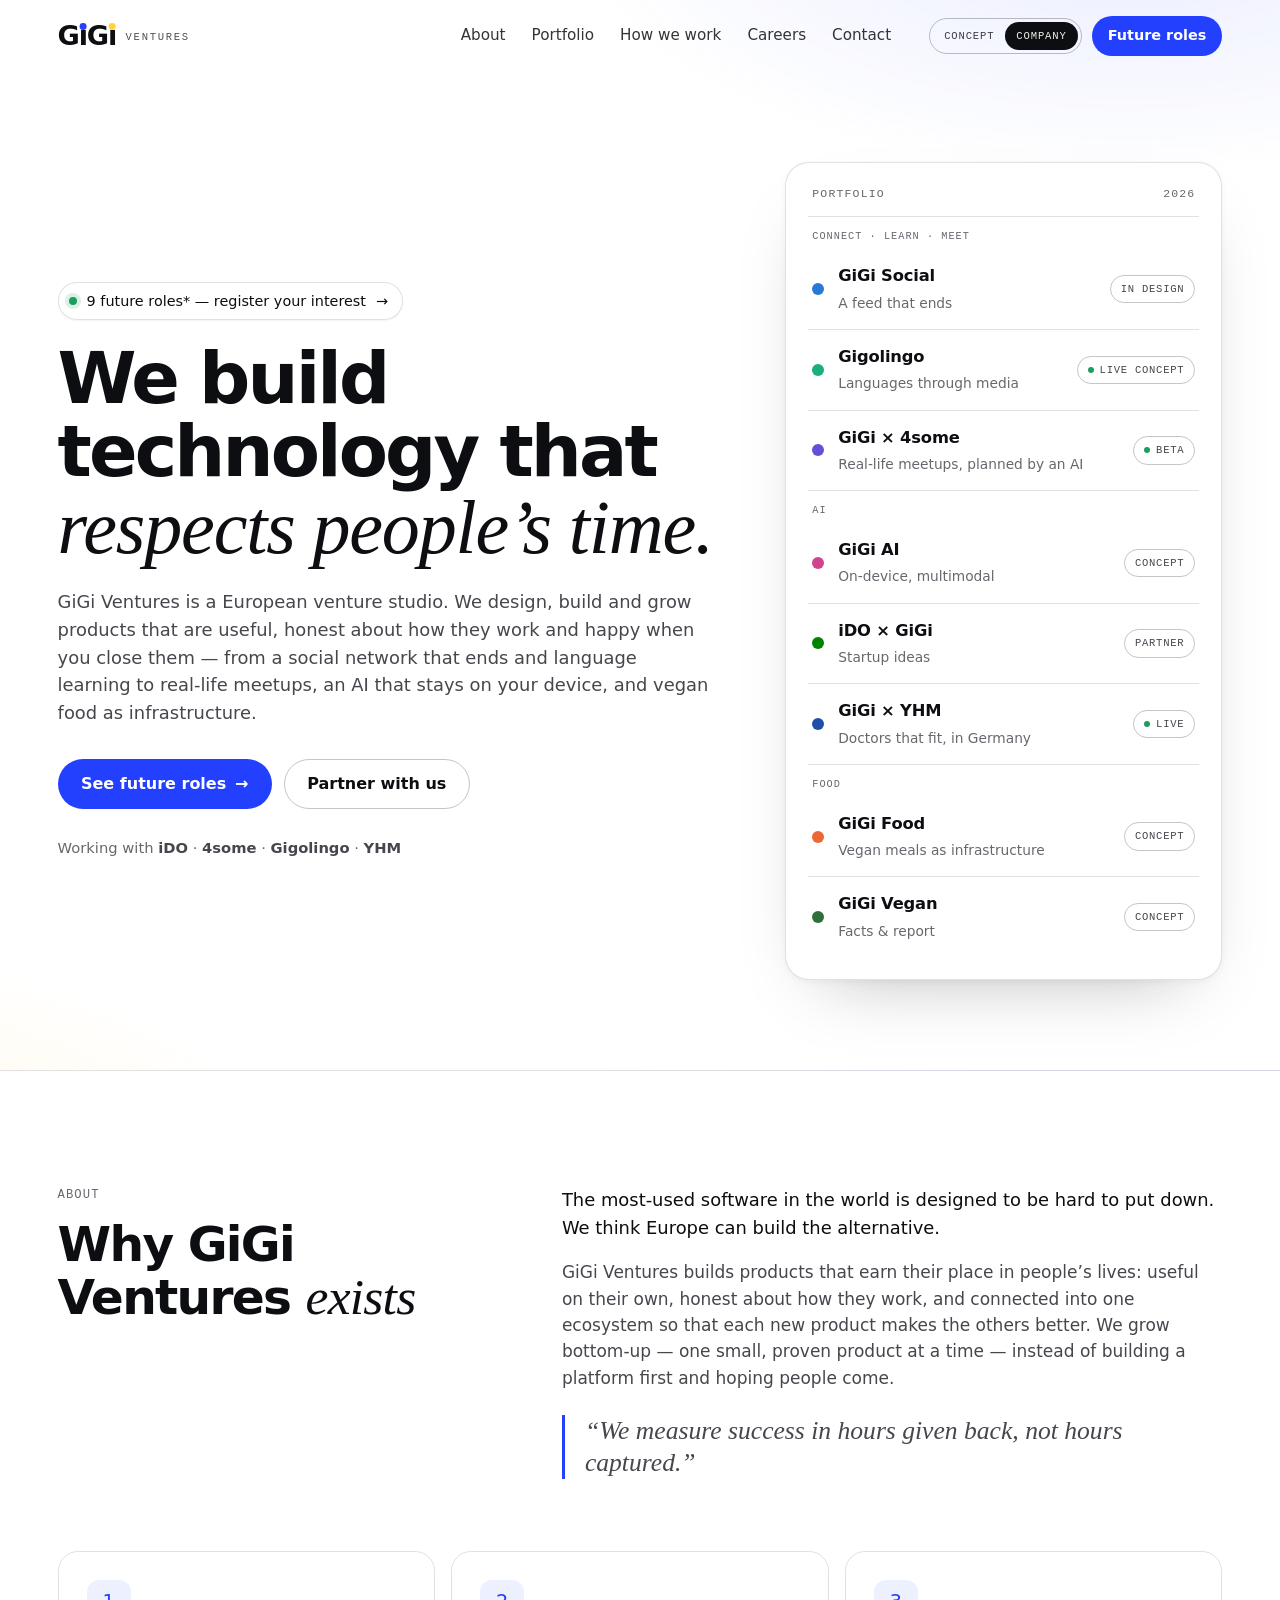
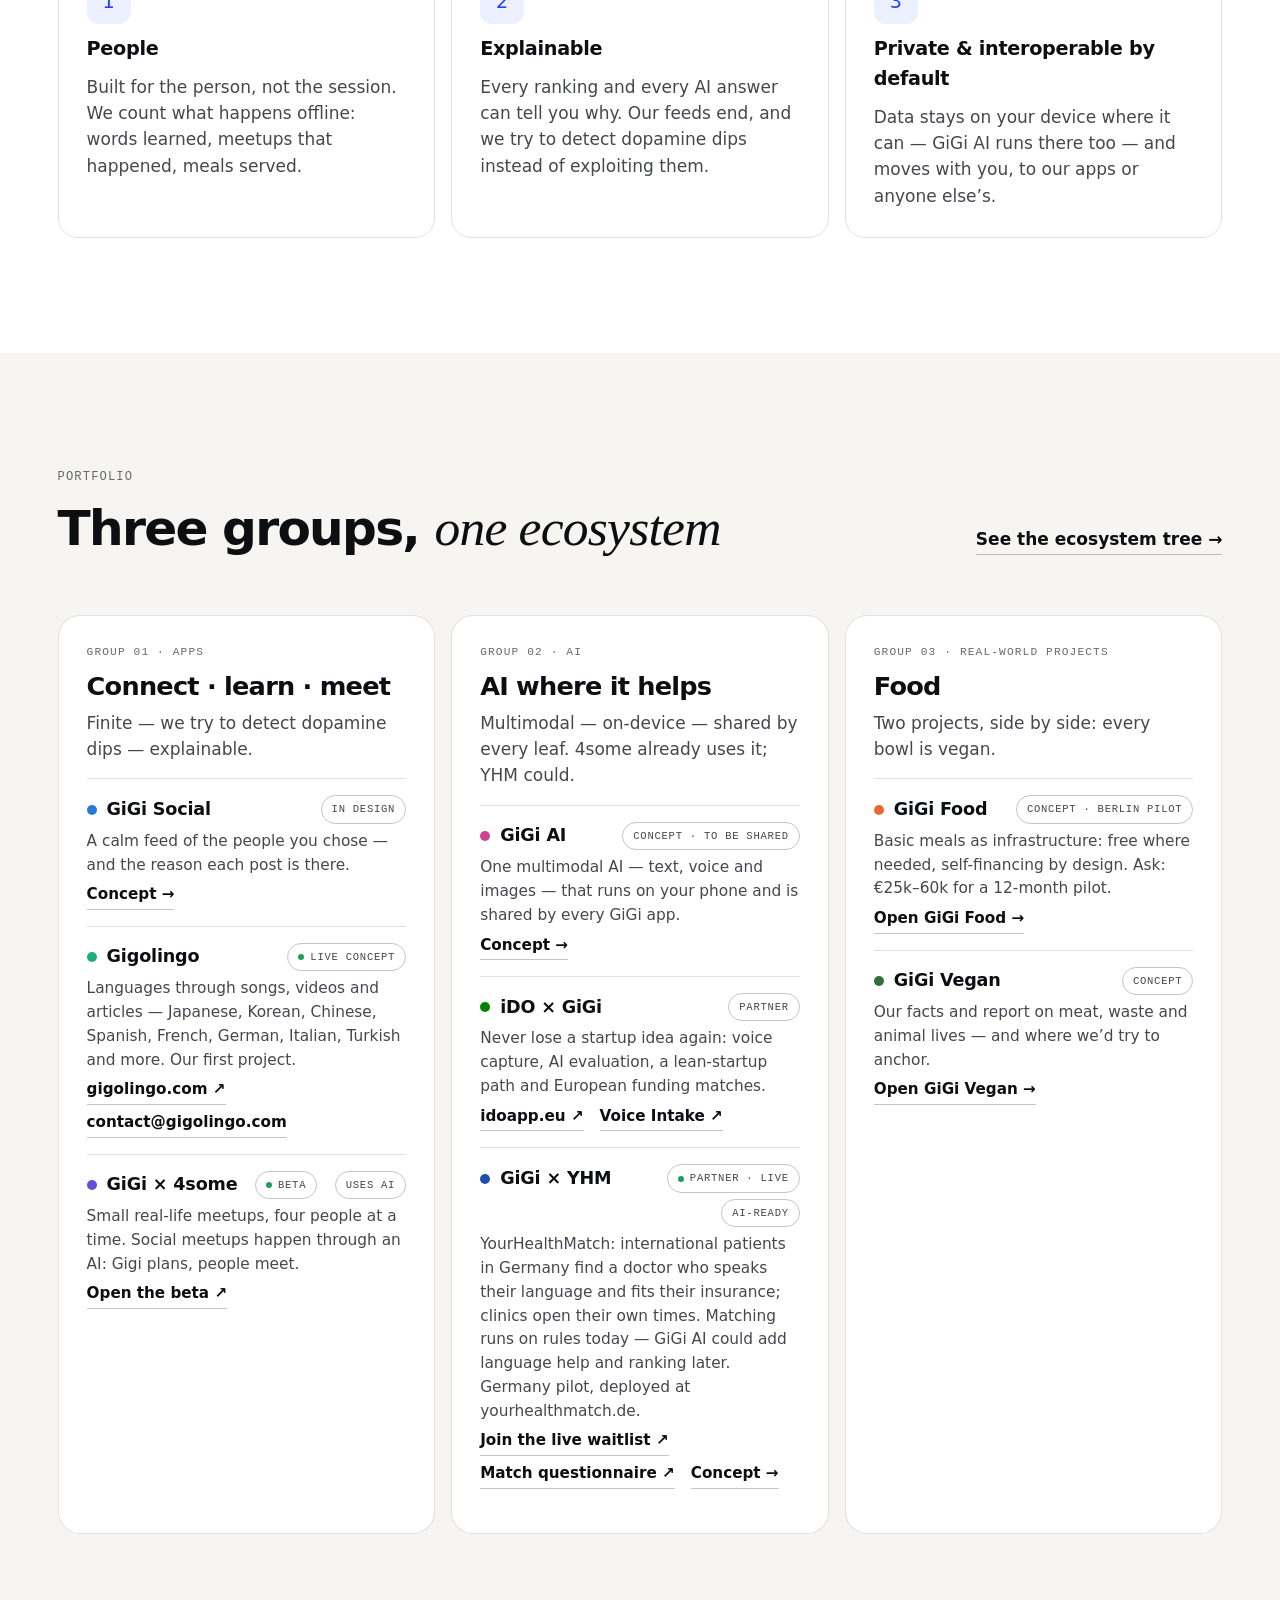
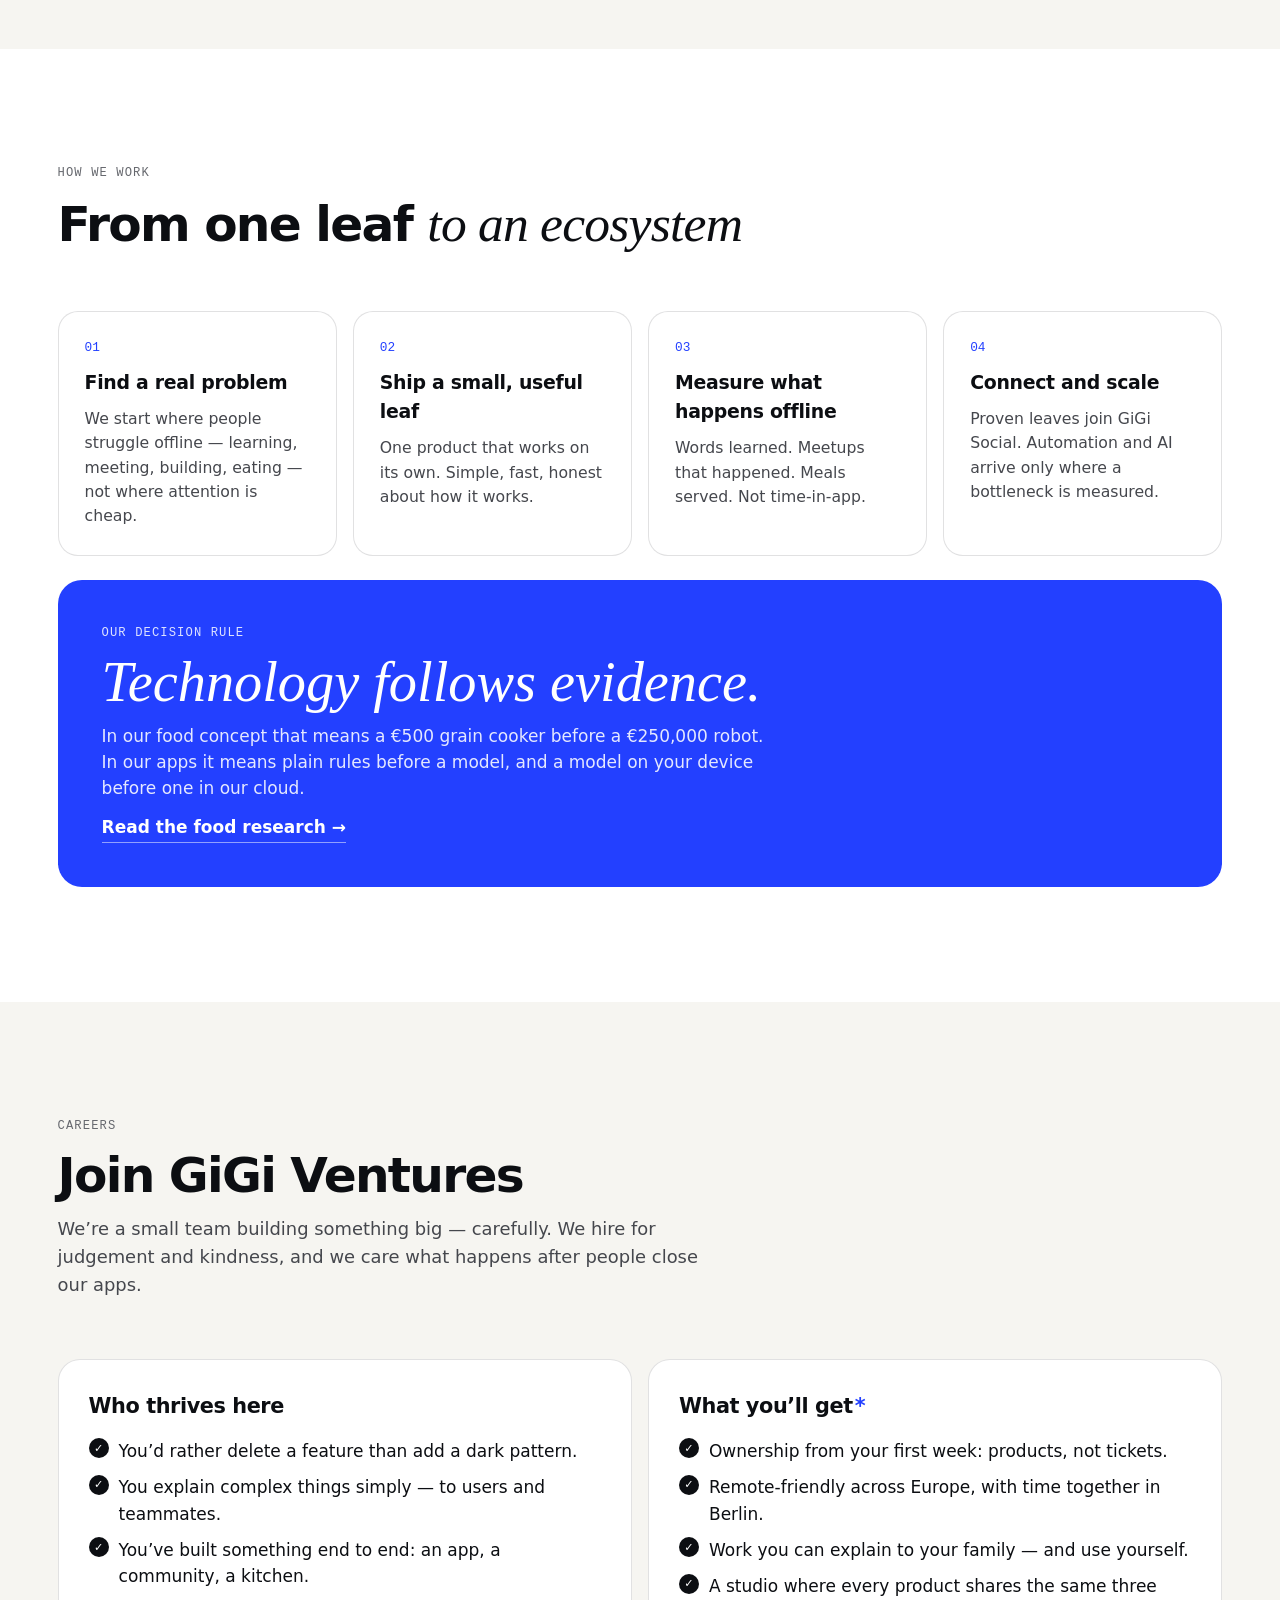
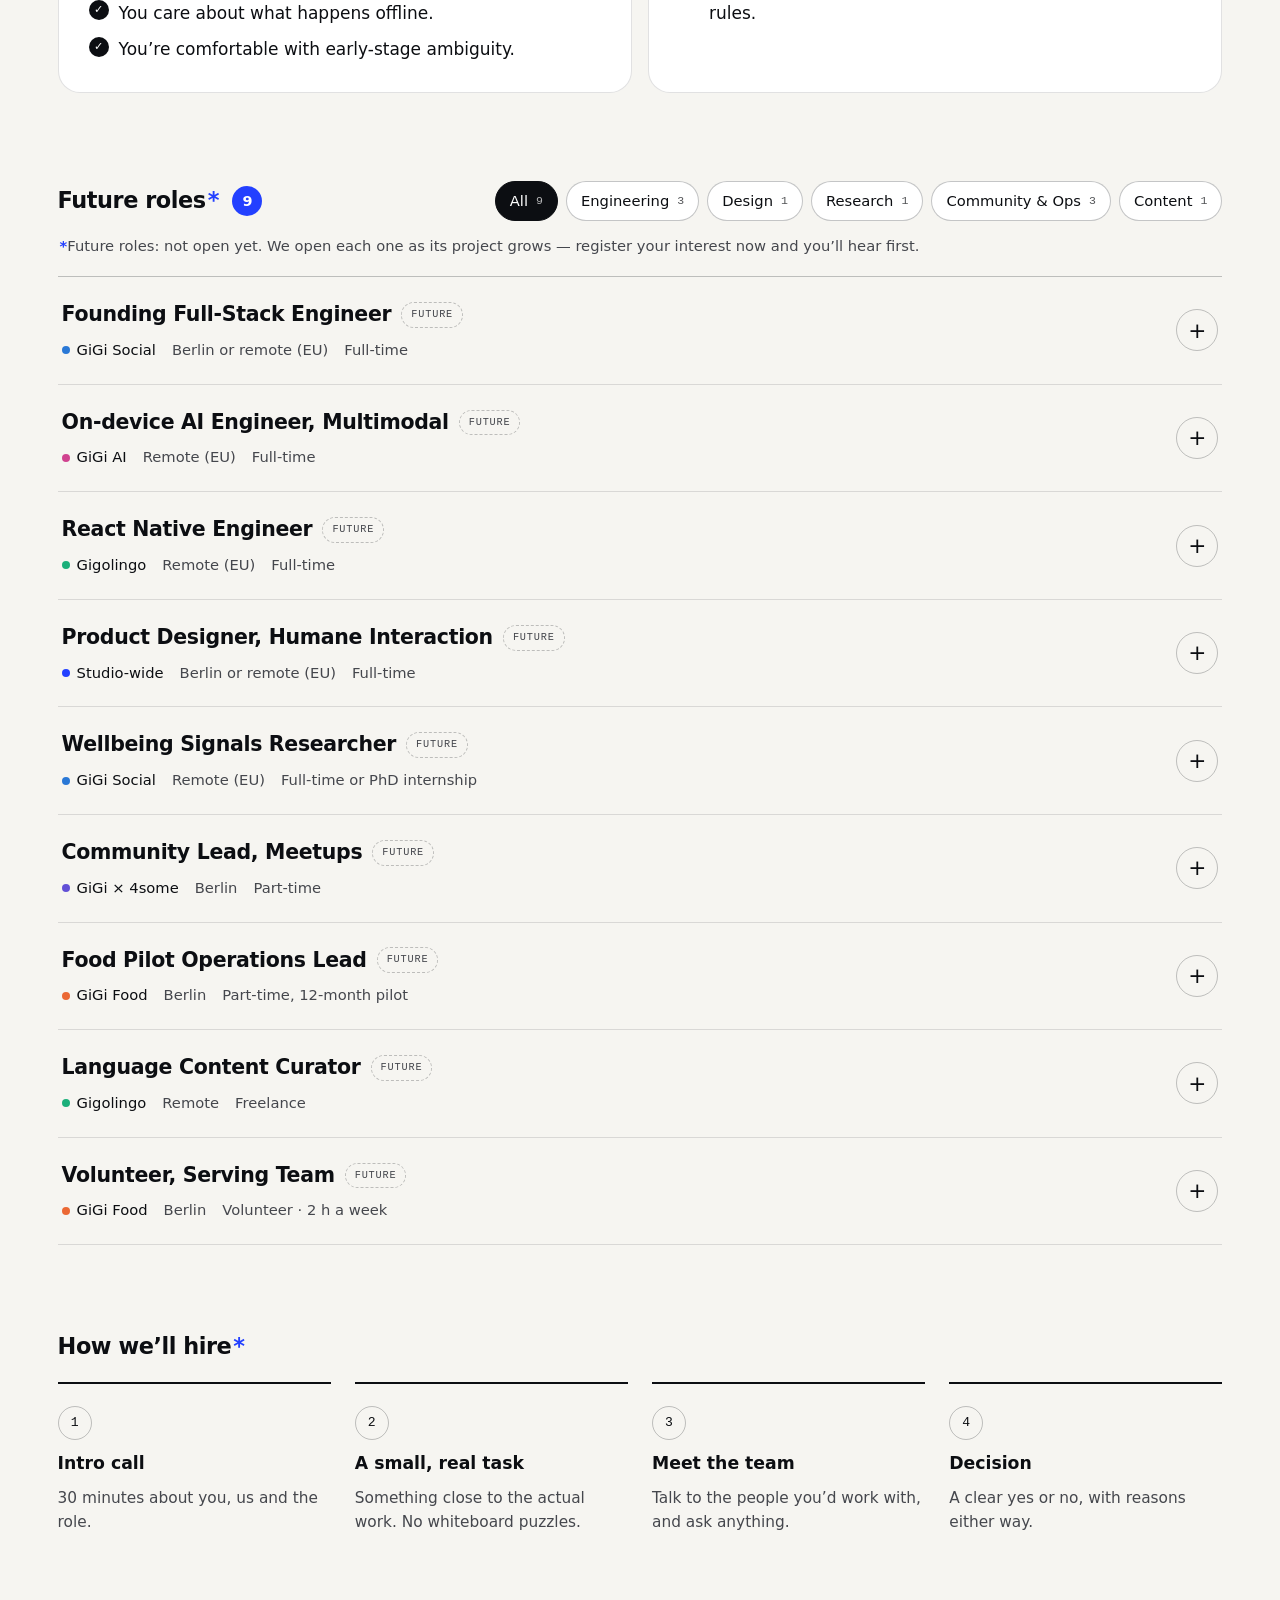
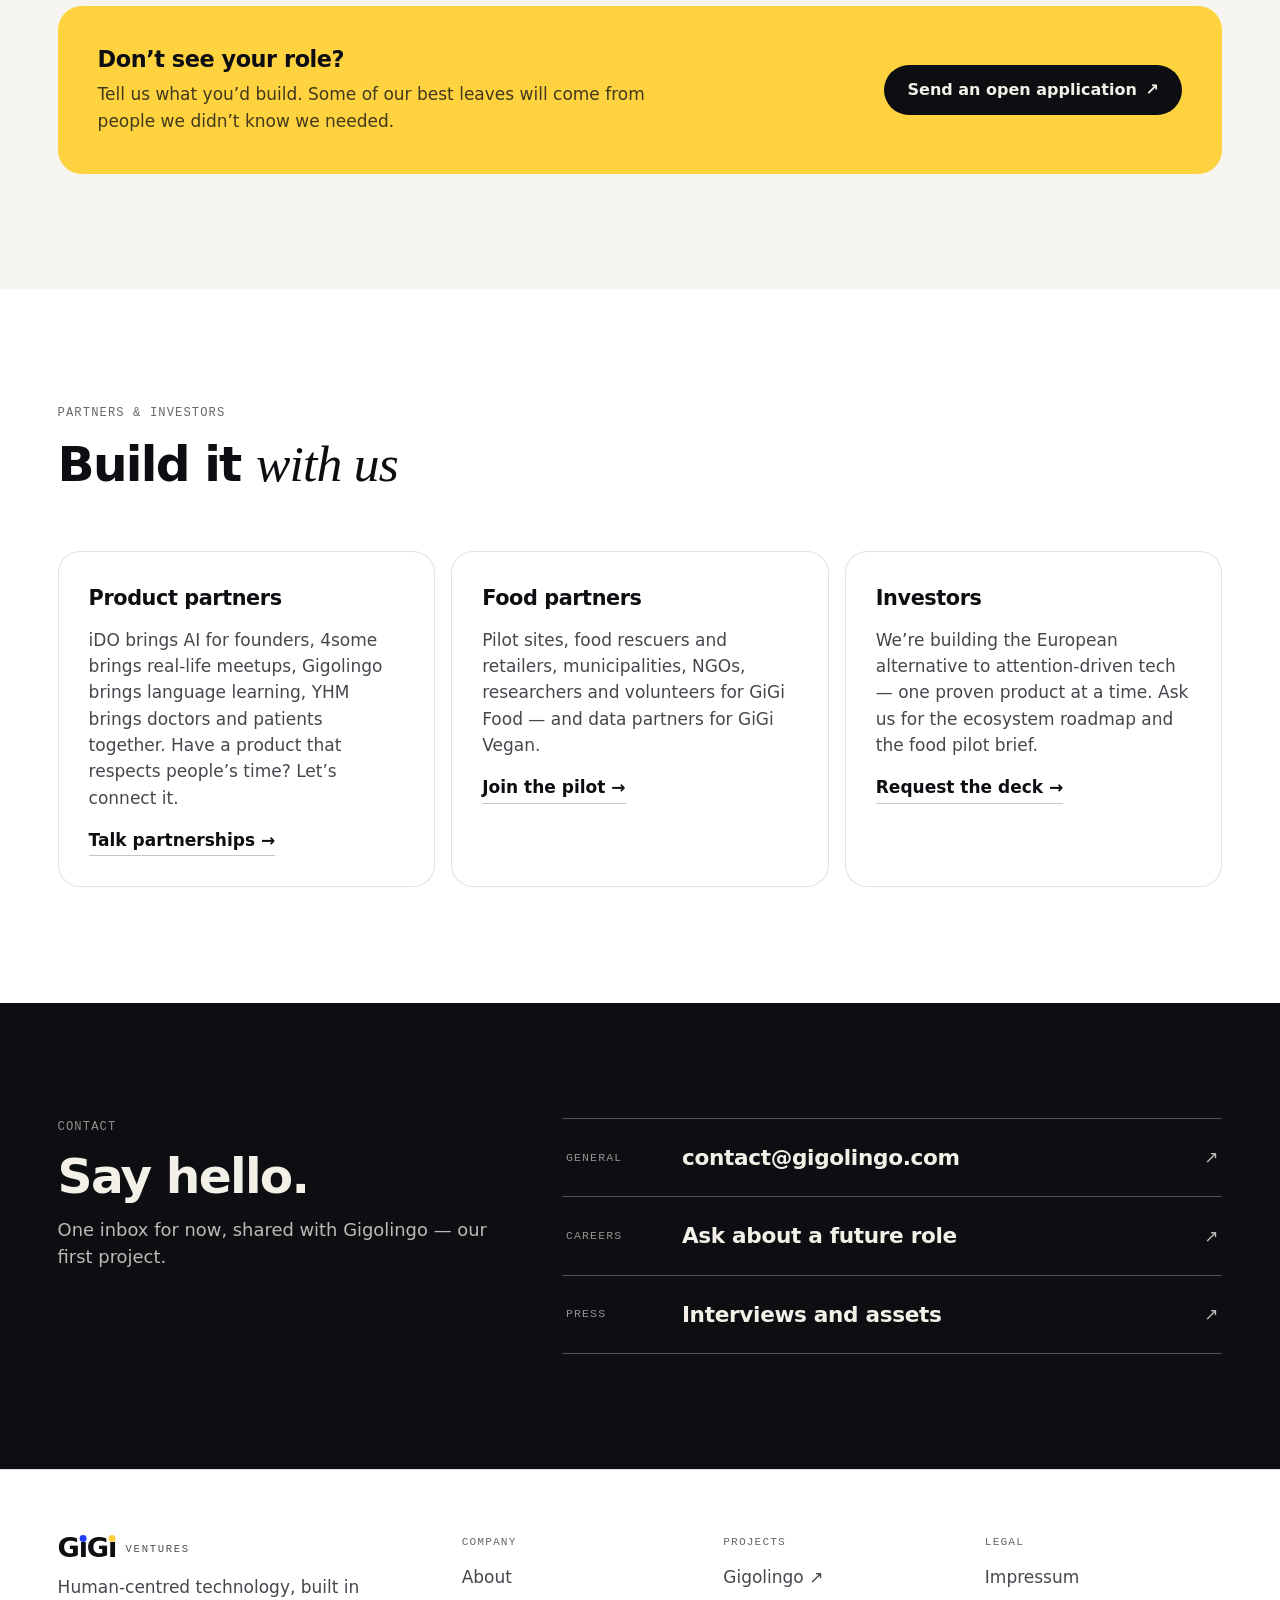
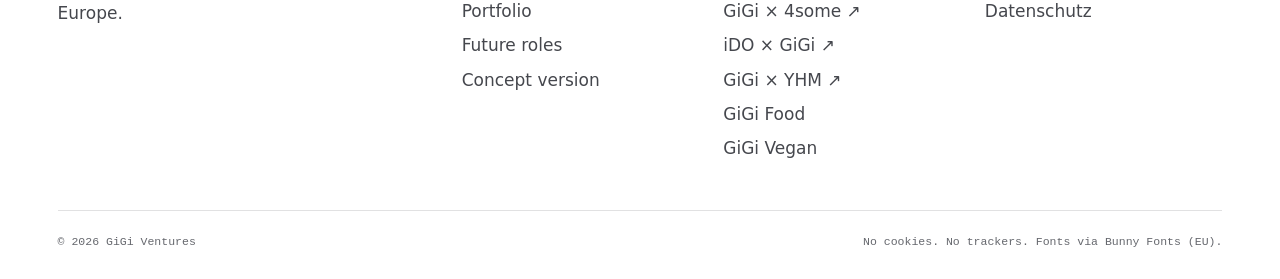
==== commit 83ea4e29: "2411" ====
--- a/company.html
+++ b/company.html
@@ -4,7 +4,7 @@
   <meta charset="utf-8">
   <meta name="viewport" content="width=device-width, initial-scale=1, viewport-fit=cover">
   <title>GiGi Ventures — European venture studio for human-centred technology</title>
-  <meta name="description" content="GiGi Ventures designs, builds and grows products that respect people’s time: GiGi Social, Gigolingo, GiGi × 4some, GiGi AI on your device, iDO × GiGi, and the GiGi Food and GiGi Vegan concepts.">
+  <meta name="description" content="GiGi Ventures designs, builds and grows products that respect people’s time: GiGi Social, Gigolingo, GiGi × 4some, GiGi AI on your device, iDO × GiGi, GiGi × YHM (YourHealthMatch), and the GiGi Food and GiGi Vegan projects.">
   <meta name="theme-color" content="#ffffff">
   <meta property="og:type" content="website">
   <meta property="og:title" content="GiGi Ventures — technology that respects people’s time">
@@ -75,7 +75,7 @@
             <a class="btn btn--blue" href="#careers">See future roles <span class="btn__arrow" aria-hidden="true">→</span></a>
             <a class="btn btn--ghost" href="#partners">Partner with us</a>
           </div>
-          <p class="c-hero__note">Working with <strong>iDO</strong> · <strong>4some</strong> · <strong>Gigolingo</strong></p>
+          <p class="c-hero__note">Working with <strong>iDO</strong> · <strong>4some</strong> · <strong>Gigolingo</strong> · <strong>YHM</strong></p>
         </div>
 
         <div class="c-panel" aria-labelledby="c-panel-title">
@@ -87,12 +87,13 @@
           <ul class="c-panel__list" role="list">
             <li style="--c: var(--p-social)"><span class="c-panel__dot" aria-hidden="true"></span><div><strong>GiGi Social</strong><span>A feed that ends</span></div><span class="status">In design</span></li>
             <li style="--c: var(--p-lingo)"><span class="c-panel__dot" aria-hidden="true"></span><div><strong>Gigolingo</strong><span>Languages through media</span></div><span class="status status--live">Live concept</span></li>
-            <li style="--c: var(--p-some)"><span class="c-panel__dot" aria-hidden="true"></span><div><strong>GiGi × 4some</strong><span>Real-life meetups</span></div><span class="status status--live">Beta</span></li>
+            <li style="--c: var(--p-some)"><span class="c-panel__dot" aria-hidden="true"></span><div><strong>GiGi × 4some</strong><span>Real-life meetups, planned by an AI</span></div><span class="status status--live">Beta</span></li>
           </ul>
           <p class="c-panel__group">AI</p>
           <ul class="c-panel__list" role="list">
             <li style="--c: var(--p-ai)"><span class="c-panel__dot" aria-hidden="true"></span><div><strong>GiGi AI</strong><span>On-device, multimodal</span></div><span class="status">Concept</span></li>
             <li style="--c: var(--p-ido)"><span class="c-panel__dot" aria-hidden="true"></span><div><strong>iDO × GiGi</strong><span>Startup ideas</span></div><span class="status">Partner</span></li>
+            <li style="--c: var(--p-yhm)"><span class="c-panel__dot" aria-hidden="true"></span><div><strong>GiGi × YHM</strong><span>Doctors that fit, in Germany</span></div><span class="status status--live">Live</span></li>
           </ul>
           <p class="c-panel__group">Food</p>
           <ul class="c-panel__list" role="list">
@@ -100,18 +101,6 @@
             <li style="--c: var(--p-vegan)"><span class="c-panel__dot" aria-hidden="true"></span><div><strong>GiGi Vegan</strong><span>Facts &amp; report</span></div><span class="status">Concept</span></li>
           </ul>
         </div>
-      </div>
-    </section>
-
-    <!-- Numbers -->
-    <section class="c-stats" aria-label="GiGi Ventures in numbers">
-      <div class="wrap">
-        <ul class="c-stats__list" role="list">
-          <li><p class="c-stat__value">7</p><p class="c-stat__label">products and concepts in one ecosystem</p></li>
-          <li><p class="c-stat__value">3</p><p class="c-stat__label">groups: connect · learn · meet, AI, food</p></li>
-          <li><p class="c-stat__value">160</p><p class="c-stat__label">vegan meals a day planned for the first Berlin food pilot</p></li>
-          <li><p class="c-stat__value">0</p><p class="c-stat__label">infinite feeds — every GiGi feed ends</p></li>
-        </ul>
       </div>
     </section>
 
@@ -162,7 +151,7 @@
 
         <div class="c-groups">
           <article class="c-group">
-            <p class="c-group__kicker">Group 01 · non-AI core</p>
+            <p class="c-group__kicker">Group 01 · apps</p>
             <h3 class="c-group__title">Connect · learn · meet</h3>
             <p class="c-group__text">Finite — we try to detect dopamine dips — explainable.</p>
             <ul class="c-group__list" role="list">
@@ -177,8 +166,8 @@
                 <span class="c-group__links"><a class="link" href="https://gigolingo.com" target="_blank" rel="noopener">gigolingo.com <span aria-hidden="true">↗</span></a> <a class="link" href="mailto:contact@gigolingo.com">contact@gigolingo.com</a></span>
               </li>
               <li style="--c: var(--p-some)">
-                <div class="c-group__row"><span class="c-group__dot" aria-hidden="true"></span><strong>GiGi × 4some</strong><span class="status status--live">Beta</span></div>
-                <p>Small real-life meetups, four people at a time. Gigi plans, people meet.</p>
+                <div class="c-group__row"><span class="c-group__dot" aria-hidden="true"></span><strong>GiGi × 4some</strong><span class="status status--live">Beta</span><span class="status">Uses AI</span></div>
+                <p>Small real-life meetups, four people at a time. Social meetups happen through an AI: Gigi plans, people meet.</p>
                 <a class="link" href="https://0some.netlify.app" target="_blank" rel="noopener">Open the beta <span aria-hidden="true">↗</span></a>
               </li>
             </ul>
@@ -187,7 +176,7 @@
           <article class="c-group">
             <p class="c-group__kicker">Group 02 · AI</p>
             <h3 class="c-group__title">AI where it helps</h3>
-            <p class="c-group__text">Multimodal — on-device — shared by every leaf.</p>
+            <p class="c-group__text">Multimodal — on-device — shared by every leaf. 4some already uses it; YHM could.</p>
             <ul class="c-group__list" role="list">
               <li style="--c: var(--p-ai)">
                 <div class="c-group__row"><span class="c-group__dot" aria-hidden="true"></span><strong>GiGi AI</strong><span class="status">Concept · to be shared</span></div>
@@ -199,13 +188,18 @@
                 <p>Never lose a startup idea again: voice capture, AI evaluation, a lean-startup path and European funding matches.</p>
                 <span class="c-group__links"><a class="link" href="https://idoapp.eu" target="_blank" rel="noopener">idoapp.eu <span aria-hidden="true">↗</span></a> <a class="link" href="https://startup-voice-intake.netlify.app" target="_blank" rel="noopener">Voice Intake <span aria-hidden="true">↗</span></a></span>
               </li>
+              <li style="--c: var(--p-yhm)">
+                <div class="c-group__row"><span class="c-group__dot" aria-hidden="true"></span><strong>GiGi × YHM</strong><span class="status status--live">Partner · live</span><span class="status">AI-ready</span></div>
+                <p>YourHealthMatch: international patients in Germany find a doctor who speaks their language and fits their insurance; clinics open their own times. Matching runs on rules today — GiGi AI could add language help and ranking later. Germany pilot, deployed at yourhealthmatch.de.</p>
+                <span class="c-group__links"><a class="link" href="https://yourhealthmatch.de/#join" target="_blank" rel="noopener">Join the live waitlist <span aria-hidden="true">↗</span></a> <a class="link" href="https://yourhealthmatch.de/patient/requirements" target="_blank" rel="noopener">Match questionnaire <span aria-hidden="true">↗</span></a> <a class="link" href="index.html#health">Concept <span aria-hidden="true">→</span></a></span>
+              </li>
             </ul>
           </article>
 
           <article class="c-group">
-            <p class="c-group__kicker">Group 03 · real world</p>
+            <p class="c-group__kicker">Group 03 · real-world projects</p>
             <h3 class="c-group__title">Food</h3>
-            <p class="c-group__text">Two concepts, side by side: every bowl is vegan.</p>
+            <p class="c-group__text">Two projects, side by side: every bowl is vegan.</p>
             <ul class="c-group__list" role="list">
               <li style="--c: var(--p-food)">
                 <div class="c-group__row"><span class="c-group__dot" aria-hidden="true"></span><strong>GiGi Food</strong><span class="status">Concept · Berlin pilot</span></div>
@@ -468,7 +462,7 @@
         <div class="c-partners">
           <article class="c-pcard">
             <h3>Product partners</h3>
-            <p>iDO brings AI for founders, 4some brings real-life meetups, Gigolingo brings language learning. Have a product that respects people’s time? Let’s connect it.</p>
+            <p>iDO brings AI for founders, 4some brings real-life meetups, Gigolingo brings language learning, YHM brings doctors and patients together. Have a product that respects people’s time? Let’s connect it.</p>
             <a class="link" href="mailto:contact@gigolingo.com?subject=Product%20partnership%20%E2%80%94%20GiGi%20Ventures">Talk partnerships <span aria-hidden="true">→</span></a>
           </article>
           <article class="c-pcard">
@@ -526,6 +520,7 @@
           <li><a href="https://gigolingo.com" target="_blank" rel="noopener">Gigolingo <span aria-hidden="true">↗</span></a></li>
           <li><a href="https://0some.netlify.app" target="_blank" rel="noopener">GiGi × 4some <span aria-hidden="true">↗</span></a></li>
           <li><a href="https://idoapp.eu" target="_blank" rel="noopener">iDO × GiGi <span aria-hidden="true">↗</span></a></li>
+          <li><a href="https://yourhealthmatch.de" target="_blank" rel="noopener">GiGi × YHM <span aria-hidden="true">↗</span></a></li>
           <li><a href="food.html">GiGi Food</a></li>
           <li><a href="vegan.html">GiGi Vegan</a></li>
         </ul>
--- a/assets/css/base.css
+++ b/assets/css/base.css
@@ -26,13 +26,14 @@
   --crit: #d63a2a;
 
   /* Project identity — CVD-validated as neighbours where they meet:
-     food · social · lingo · some · ido (spectrum), lingo · vegan · food (tree, left),
+     food · social · lingo · some · ido · yhm (spectrum), lingo · yhm · food · vegan (tree, left),
      some · ai · ido (tree, right). Every coloured mark also carries a text label. */
   --p-food: #eb6834;
   --p-social: #2a78d6;
   --p-lingo: #1baf7a;
   --p-some: #6250d6;
   --p-ido: #008300;
+  --p-yhm: #1f4fa8;
   --p-ai: #d0438f;
   --p-vegan: #2f6f3a;
 
@@ -83,6 +84,7 @@
   --p-lingo: #199e70;
   --p-some: #9085e9;
   --p-ido: #0ca30c;
+  --p-yhm: #5b84e0;
   --p-ai: #e0599f;
   --p-vegan: #4f9a5e;
   background: var(--ink);
@@ -117,6 +119,7 @@
   --p-lingo: #1baf7a;
   --p-some: #6250d6;
   --p-ido: #008300;
+  --p-yhm: #1f4fa8;
   --p-ai: #d0438f;
   --p-vegan: #2f6f3a;
   color: var(--text);
--- a/assets/css/company.css
+++ b/assets/css/company.css
@@ -173,32 +173,6 @@
 
 @media (min-width: 1000px) {
   .c-hero__grid { grid-template-columns: minmax(0, 1.2fr) minmax(0, .8fr); gap: 72px; }
-}
-
-/* ---------- Stats ---------- */
-.c-stats { border-bottom: 1px solid var(--line); }
-.c-stats__list {
-  display: grid;
-  grid-template-columns: repeat(2, minmax(0, 1fr));
-}
-.c-stats__list li {
-  display: grid;
-  align-content: start;
-  gap: 6px;
-  padding: 28px 20px 28px 0;
-}
-.c-stat__value {
-  font-size: clamp(2.4rem, 4vw, 3.2rem);
-  font-weight: 600;
-  line-height: 1;
-  letter-spacing: -.04em;
-}
-.c-stat__label { font-size: .94rem; color: var(--text-2); max-width: 26ch; }
-
-@media (min-width: 900px) {
-  .c-stats__list { grid-template-columns: repeat(4, minmax(0, 1fr)); }
-  .c-stats__list li { padding: 36px 28px; border-left: 1px solid var(--line); }
-  .c-stats__list li:first-child { border-left: 0; padding-left: 0; }
 }
 
 /* ---------- About ---------- */
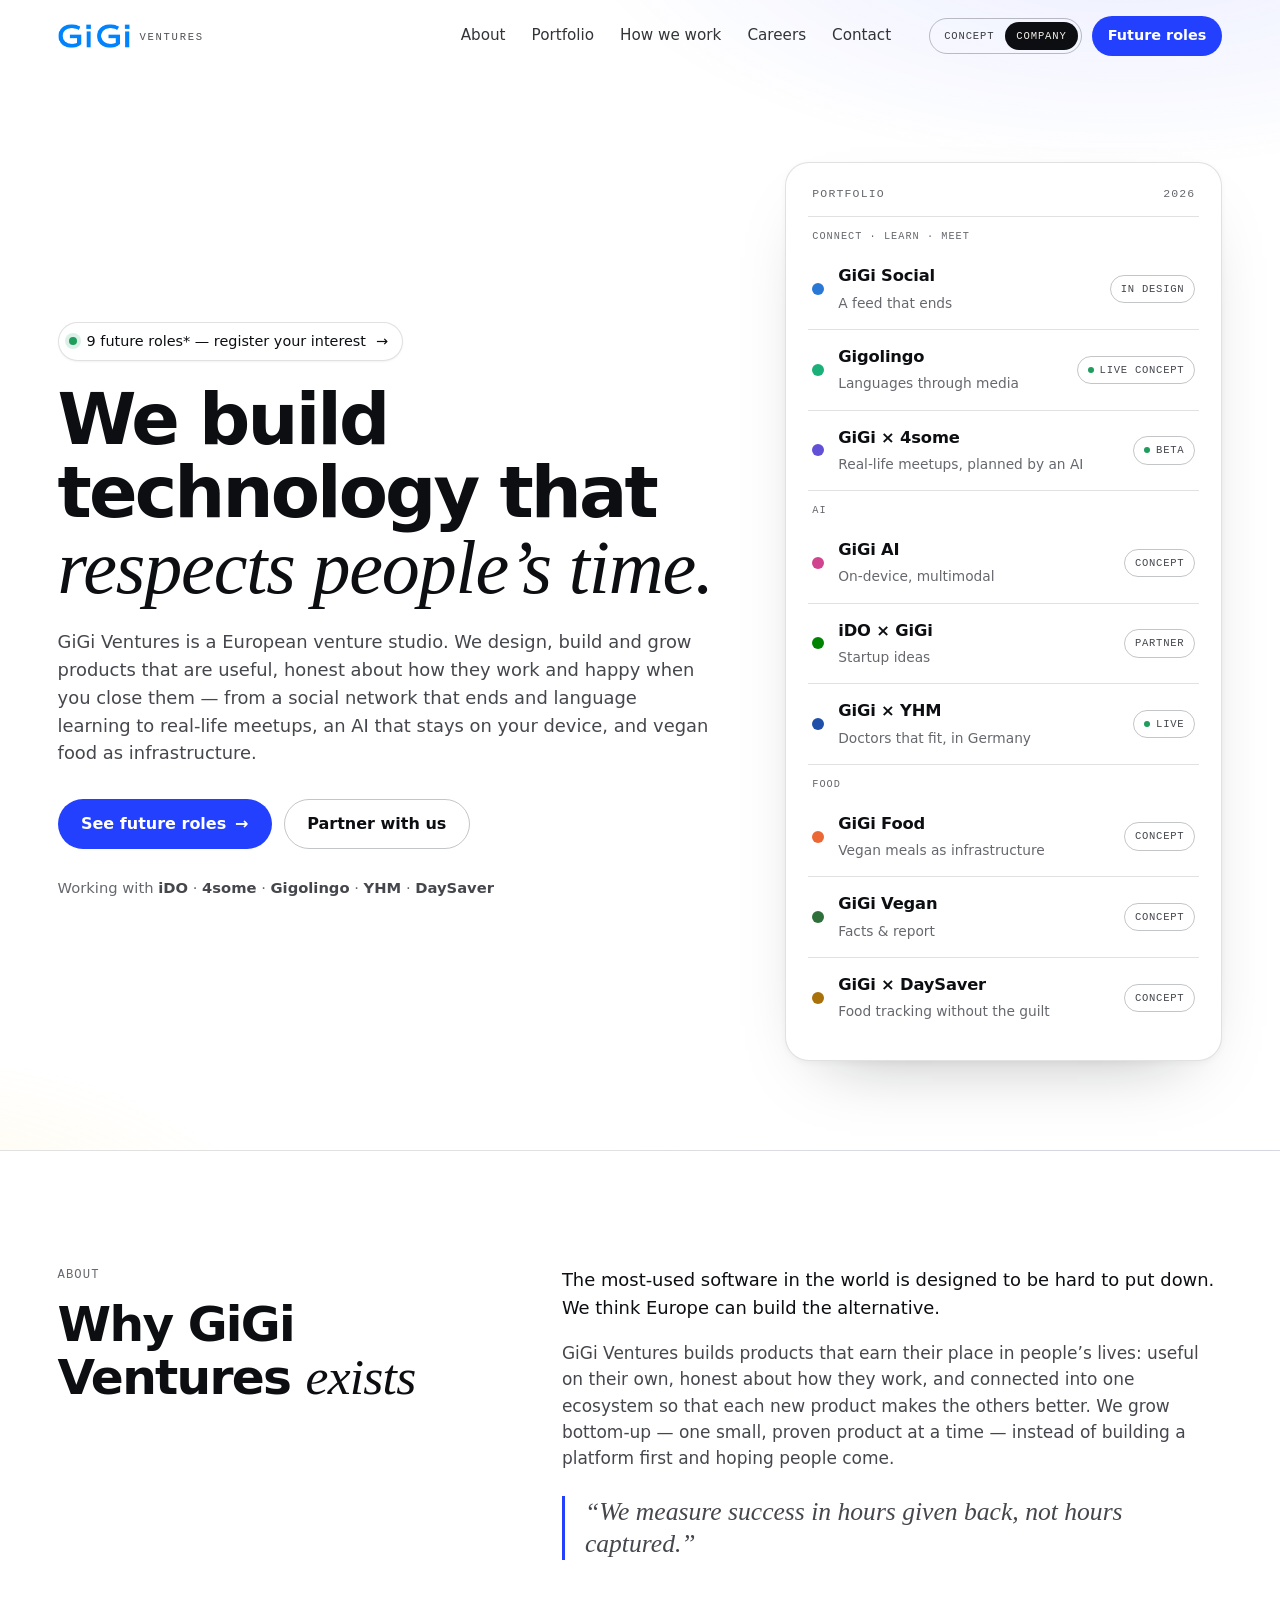
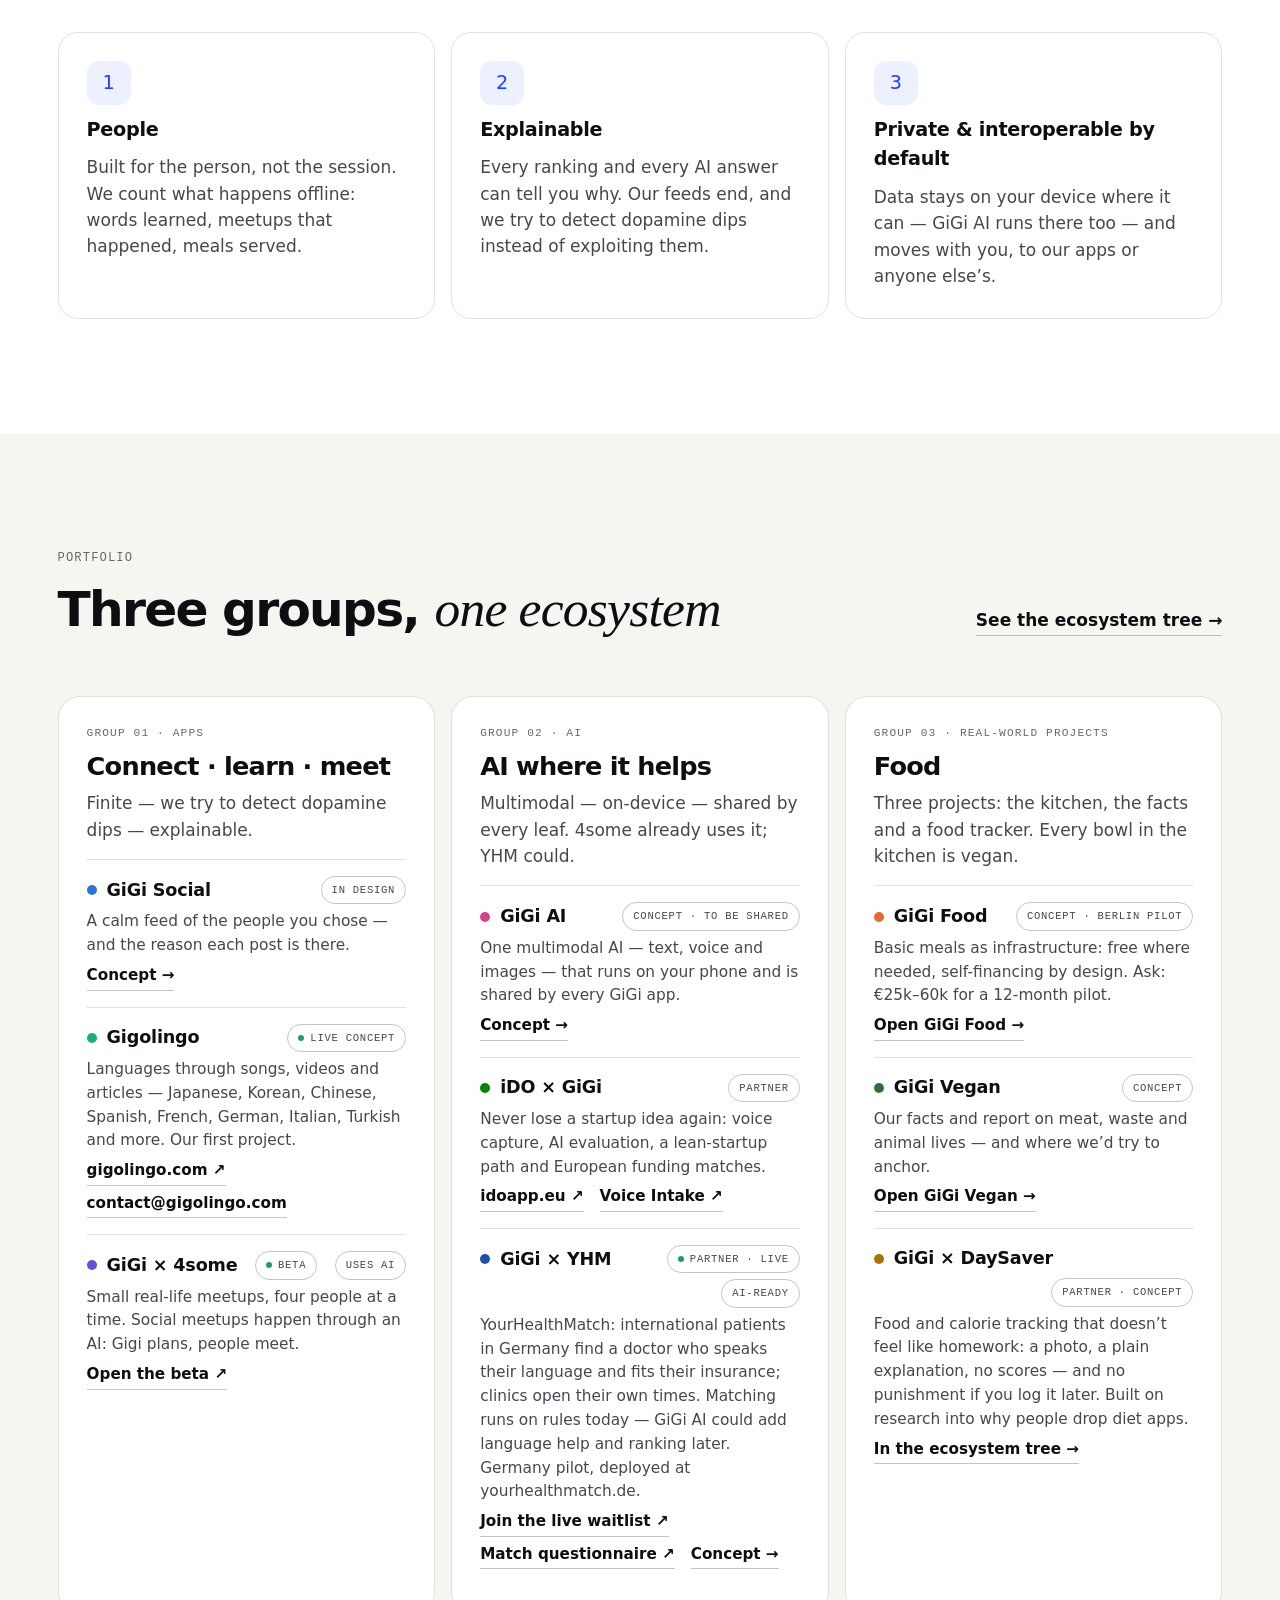
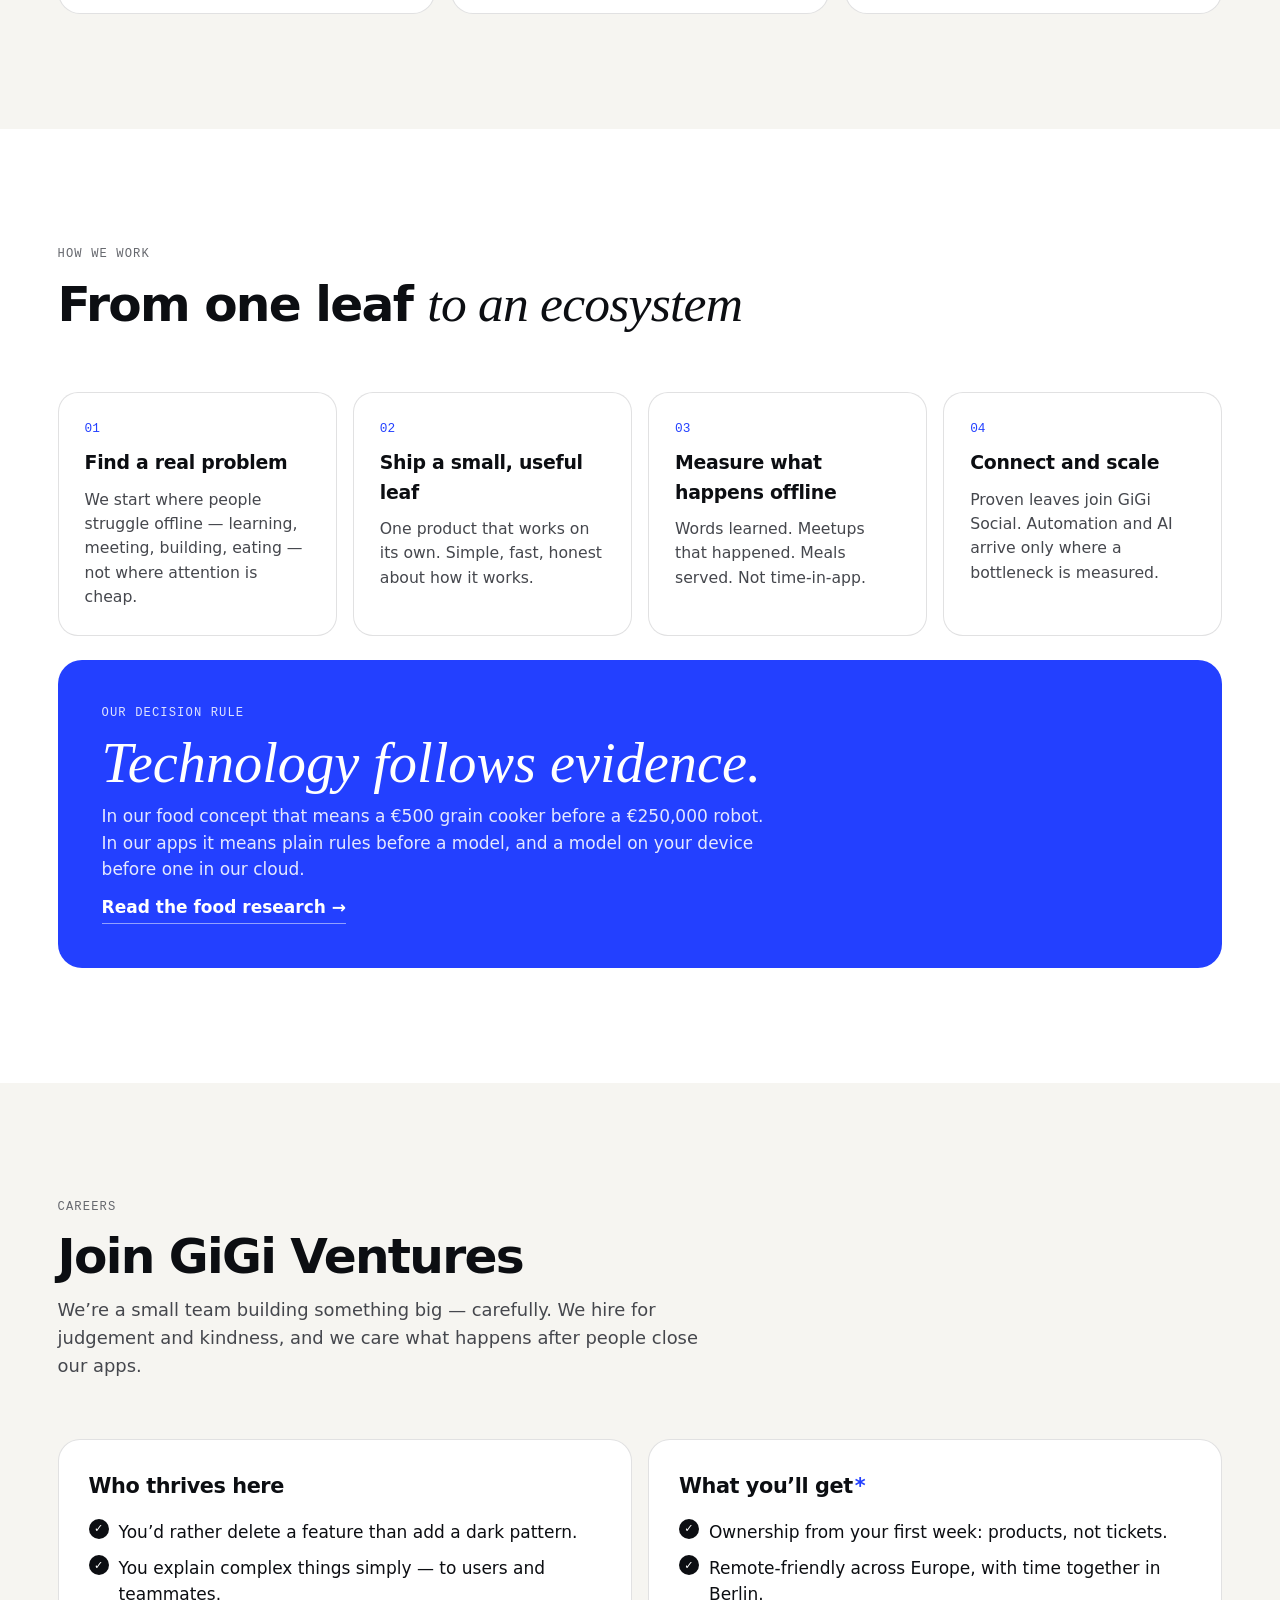
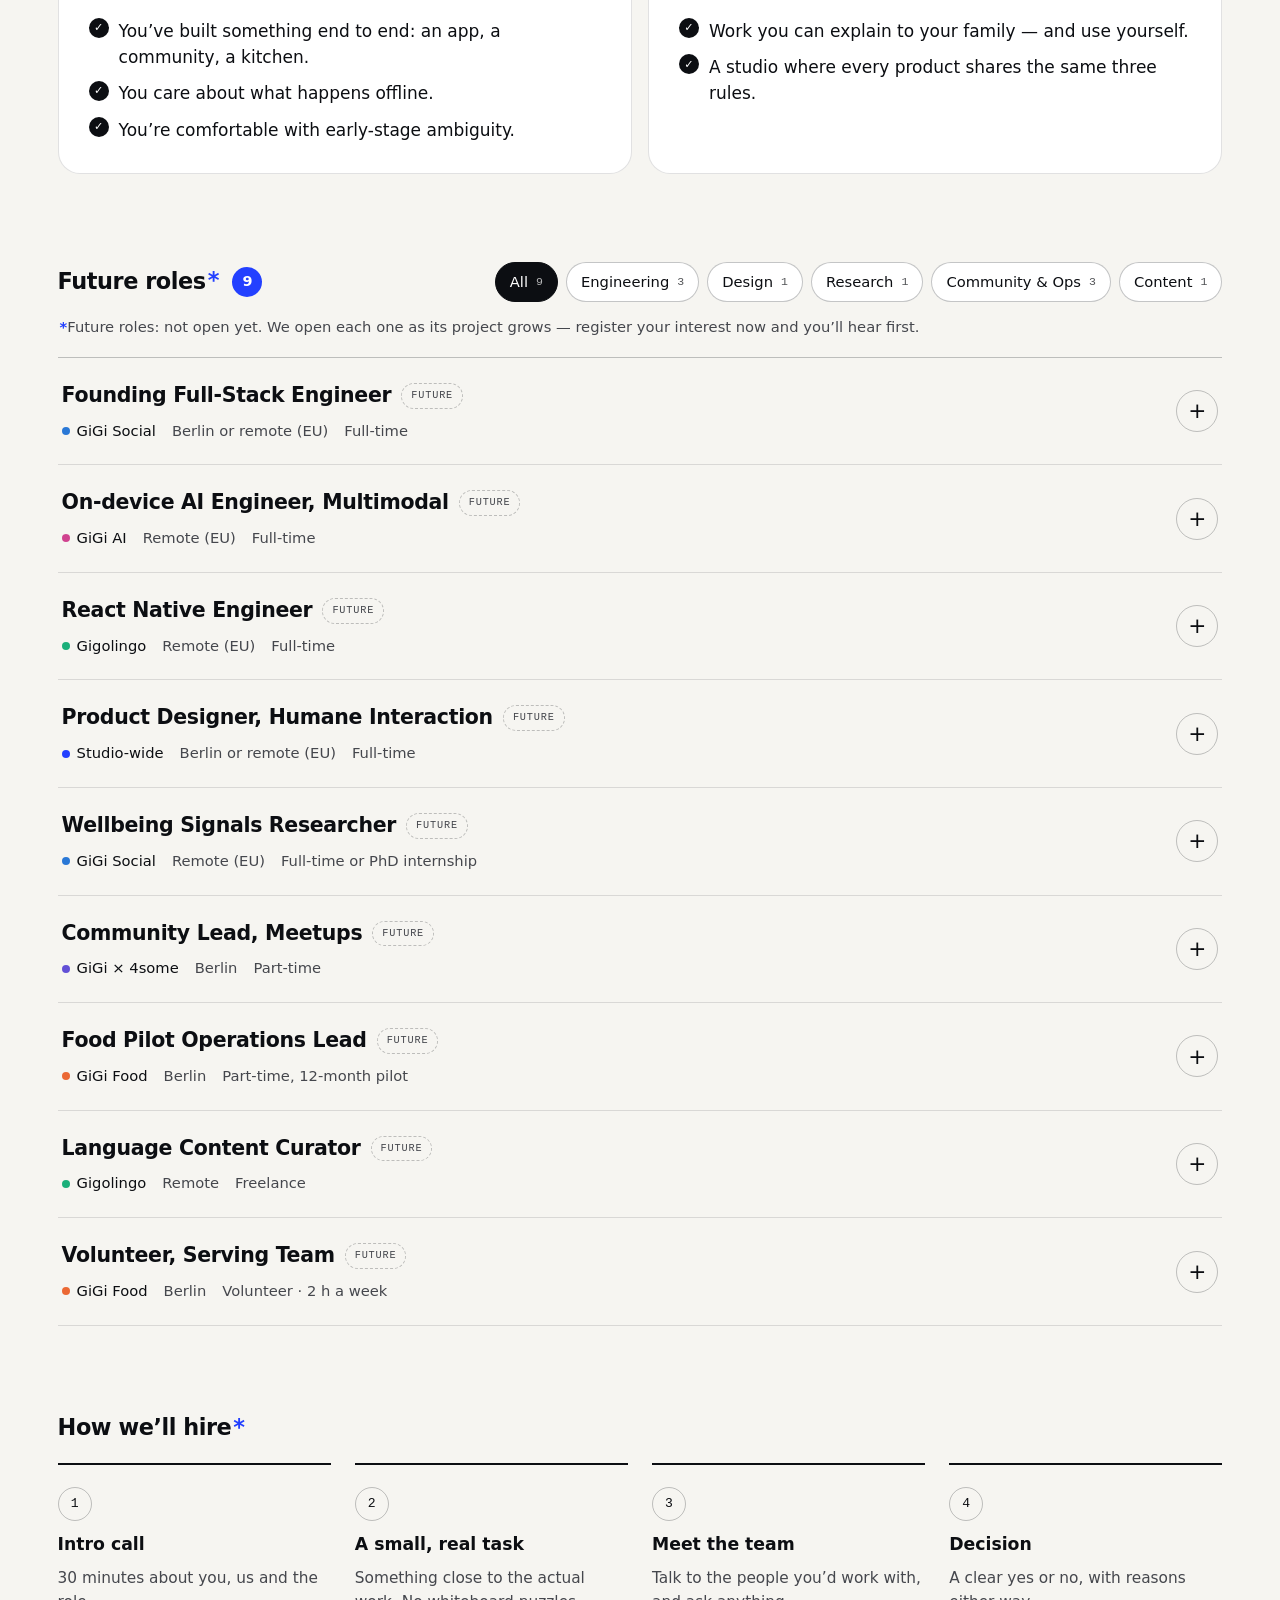
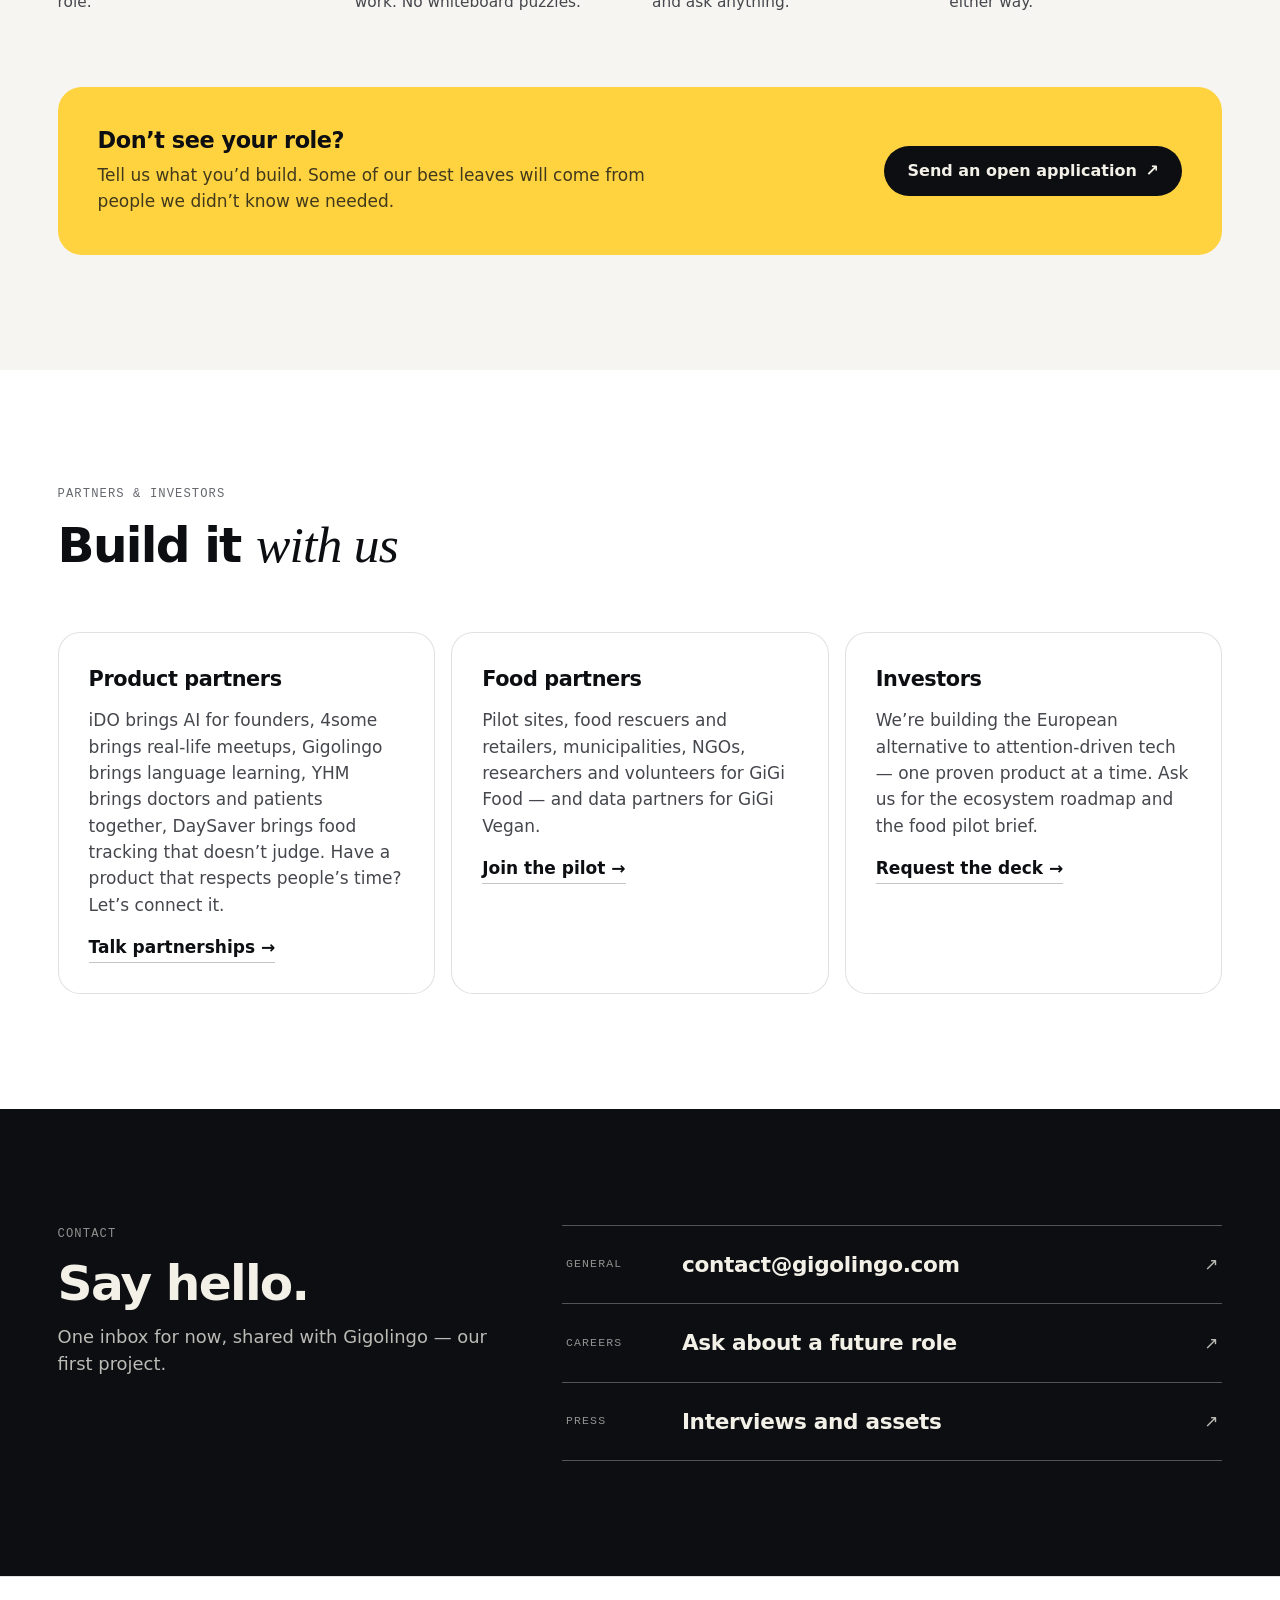
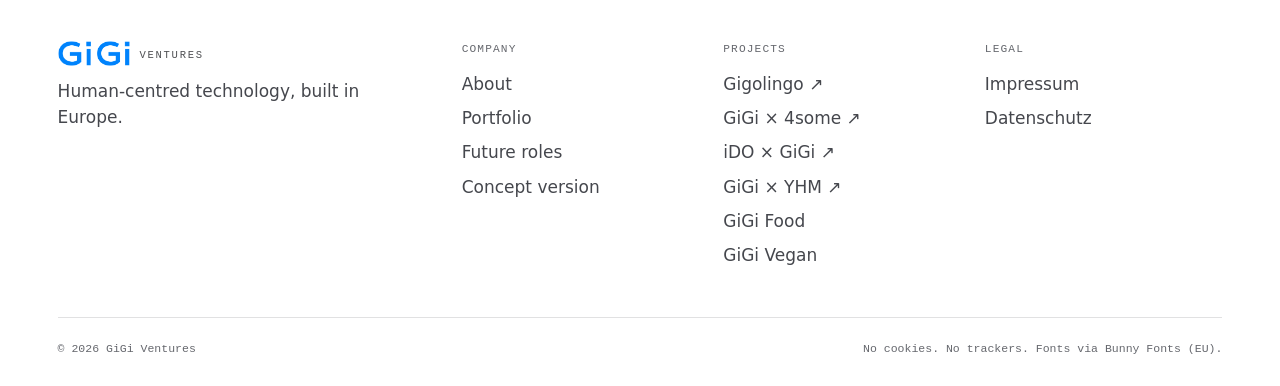
==== commit 30d18926: "GiGi logo PNG, GiGi × DaySaver, smaller ecosystem tree - Logo: the blue GiGi wordmark PNG (assets/im" ====
--- a/company.html
+++ b/company.html
@@ -4,7 +4,7 @@
   <meta charset="utf-8">
   <meta name="viewport" content="width=device-width, initial-scale=1, viewport-fit=cover">
   <title>GiGi Ventures — European venture studio for human-centred technology</title>
-  <meta name="description" content="GiGi Ventures designs, builds and grows products that respect people’s time: GiGi Social, Gigolingo, GiGi × 4some, GiGi AI on your device, iDO × GiGi, GiGi × YHM (YourHealthMatch), and the GiGi Food and GiGi Vegan projects.">
+  <meta name="description" content="GiGi Ventures designs, builds and grows products that respect people’s time: GiGi Social, Gigolingo, GiGi × 4some, GiGi AI on your device, iDO × GiGi, GiGi × YHM (YourHealthMatch), GiGi × DaySaver (food tracking), and the GiGi Food and GiGi Vegan projects.">
   <meta name="theme-color" content="#ffffff">
   <meta property="og:type" content="website">
   <meta property="og:title" content="GiGi Ventures — technology that respects people’s time">
@@ -24,7 +24,7 @@
   <header class="site-header" data-theme="light">
     <div class="wrap site-header__inner">
       <a class="logo" href="company.html" aria-label="GiGi Ventures, company home">
-        <span class="logo__word" aria-hidden="true">G<span class="logo__i logo__i--a">ı</span>G<span class="logo__i logo__i--b">ı</span></span>
+        <img class="logo__img" src="assets/img/gigi-logo.png" alt="" width="960" height="329" decoding="async">
         <span class="logo__sub" aria-hidden="true">Ventures</span>
       </a>
       <nav class="nav" aria-label="Primary">
@@ -75,7 +75,7 @@
             <a class="btn btn--blue" href="#careers">See future roles <span class="btn__arrow" aria-hidden="true">→</span></a>
             <a class="btn btn--ghost" href="#partners">Partner with us</a>
           </div>
-          <p class="c-hero__note">Working with <strong>iDO</strong> · <strong>4some</strong> · <strong>Gigolingo</strong> · <strong>YHM</strong></p>
+          <p class="c-hero__note">Working with <strong>iDO</strong> · <strong>4some</strong> · <strong>Gigolingo</strong> · <strong>YHM</strong> · <strong>DaySaver</strong></p>
         </div>
 
         <div class="c-panel" aria-labelledby="c-panel-title">
@@ -99,6 +99,7 @@
           <ul class="c-panel__list" role="list">
             <li style="--c: var(--p-food)"><span class="c-panel__dot" aria-hidden="true"></span><div><strong>GiGi Food</strong><span>Vegan meals as infrastructure</span></div><span class="status">Concept</span></li>
             <li style="--c: var(--p-vegan)"><span class="c-panel__dot" aria-hidden="true"></span><div><strong>GiGi Vegan</strong><span>Facts &amp; report</span></div><span class="status">Concept</span></li>
+            <li style="--c: var(--p-daysaver)"><span class="c-panel__dot" aria-hidden="true"></span><div><strong>GiGi × DaySaver</strong><span>Food tracking without the guilt</span></div><span class="status">Concept</span></li>
           </ul>
         </div>
       </div>
@@ -199,7 +200,7 @@
           <article class="c-group">
             <p class="c-group__kicker">Group 03 · real-world projects</p>
             <h3 class="c-group__title">Food</h3>
-            <p class="c-group__text">Two projects, side by side: every bowl is vegan.</p>
+            <p class="c-group__text">Three projects: the kitchen, the facts and a food tracker. Every bowl in the kitchen is vegan.</p>
             <ul class="c-group__list" role="list">
               <li style="--c: var(--p-food)">
                 <div class="c-group__row"><span class="c-group__dot" aria-hidden="true"></span><strong>GiGi Food</strong><span class="status">Concept · Berlin pilot</span></div>
@@ -210,6 +211,11 @@
                 <div class="c-group__row"><span class="c-group__dot" aria-hidden="true"></span><strong>GiGi Vegan</strong><span class="status">Concept</span></div>
                 <p>Our facts and report on meat, waste and animal lives — and where we’d try to anchor.</p>
                 <a class="link" href="vegan.html">Open GiGi Vegan <span aria-hidden="true">→</span></a>
+              </li>
+              <li style="--c: var(--p-daysaver)">
+                <div class="c-group__row"><span class="c-group__dot" aria-hidden="true"></span><strong>GiGi × DaySaver</strong><span class="status">Partner · concept</span></div>
+                <p>Food and calorie tracking that doesn’t feel like homework: a photo, a plain explanation, no scores — and no punishment if you log it later. Built on research into why people drop diet apps.</p>
+                <a class="link" href="index.html#ecosystem">In the ecosystem tree <span aria-hidden="true">→</span></a>
               </li>
             </ul>
           </article>
@@ -462,7 +468,7 @@
         <div class="c-partners">
           <article class="c-pcard">
             <h3>Product partners</h3>
-            <p>iDO brings AI for founders, 4some brings real-life meetups, Gigolingo brings language learning, YHM brings doctors and patients together. Have a product that respects people’s time? Let’s connect it.</p>
+            <p>iDO brings AI for founders, 4some brings real-life meetups, Gigolingo brings language learning, YHM brings doctors and patients together, DaySaver brings food tracking that doesn’t judge. Have a product that respects people’s time? Let’s connect it.</p>
             <a class="link" href="mailto:contact@gigolingo.com?subject=Product%20partnership%20%E2%80%94%20GiGi%20Ventures">Talk partnerships <span aria-hidden="true">→</span></a>
           </article>
           <article class="c-pcard">
@@ -500,7 +506,7 @@
     <div class="wrap c-footer__grid">
       <div class="c-footer__brand">
         <a class="logo" href="company.html" aria-label="GiGi Ventures, company home">
-          <span class="logo__word" aria-hidden="true">G<span class="logo__i logo__i--a">ı</span>G<span class="logo__i logo__i--b">ı</span></span>
+          <img class="logo__img" src="assets/img/gigi-logo.png" alt="" width="960" height="329" decoding="async">
           <span class="logo__sub" aria-hidden="true">Ventures</span>
         </a>
         <p>Human-centred technology, built in Europe.</p>
--- a/assets/css/base.css
+++ b/assets/css/base.css
@@ -26,7 +26,7 @@
   --crit: #d63a2a;
 
   /* Project identity — CVD-validated as neighbours where they meet:
-     food · social · lingo · some · ido · yhm (spectrum), lingo · yhm · food · vegan (tree, left),
+     food · social · lingo · some · ido · yhm (spectrum), lingo · yhm · food · vegan · daysaver (tree, left),
      some · ai · ido (tree, right). Every coloured mark also carries a text label. */
   --p-food: #eb6834;
   --p-social: #2a78d6;
@@ -36,6 +36,7 @@
   --p-yhm: #1f4fa8;
   --p-ai: #d0438f;
   --p-vegan: #2f6f3a;
+  --p-daysaver: #a8710a;
 
   /* Text + lines on a light surface */
   --surface: var(--paper);
@@ -87,6 +88,7 @@
   --p-yhm: #5b84e0;
   --p-ai: #e0599f;
   --p-vegan: #4f9a5e;
+  --p-daysaver: #c4902a;
   background: var(--ink);
   color: var(--text);
 }
@@ -122,6 +124,7 @@
   --p-yhm: #1f4fa8;
   --p-ai: #d0438f;
   --p-vegan: #2f6f3a;
+  --p-daysaver: #a8710a;
   color: var(--text);
 }
 
@@ -383,13 +386,14 @@
   color: inherit;
   flex-shrink: 0;
 }
-.logo__word {
-  font-family: var(--f-display);
-  font-weight: 800;
-  font-size: 1.7rem;
-  line-height: 1;
-  letter-spacing: -.045em;
-}
+/* The GiGi wordmark is a transparent PNG (assets/img/gigi-logo.png, brand blue).
+   On the blue header it would disappear, so it is turned white there. */
+.logo__img {
+  display: block;
+  height: 1.55rem;
+  width: auto;
+}
+[data-theme="blue"] .logo__img { filter: brightness(0) invert(1); }
 .logo__sub {
   font-family: var(--f-mono);
   font-size: .66rem;
@@ -399,28 +403,6 @@
   opacity: .72;
   padding-top: .25em;
 }
-/* The two i-dots are the brand device: two people, two colours. */
-.logo__i {
-  position: relative;
-  display: inline-block;
-}
-.logo__i::before {
-  content: "";
-  position: absolute;
-  left: 50%;
-  top: .02em;
-  width: .25em;
-  height: .25em;
-  border-radius: 50%;
-  transform: translateX(-50%);
-  background: var(--dot, var(--blue));
-}
-.logo__i--a { --dot: var(--blue); }
-.logo__i--b { --dot: var(--sun); }
-.on-dark .logo__i--a,
-[data-theme="dark"] .logo__i--a { --dot: #5f78ff; }
-[data-theme="blue"] .logo__i--a { --dot: #fff; }
-
 /* ---------- Header ---------- */
 .site-header {
   position: fixed;
@@ -657,13 +639,10 @@
 .footer__cols a:hover { color: var(--text); }
 .footer__small { font-size: .9rem; color: var(--text-2); max-width: 30ch; }
 .footer__big {
+  display: block;
   margin-top: clamp(40px, 6vw, 72px);
-  font-family: var(--f-display);
-  font-weight: 800;
-  font-size: clamp(6rem, 27vw, 24rem);
-  line-height: .78;
-  letter-spacing: -.07em;
-  color: var(--text);
+  width: clamp(14rem, 62vw, 56rem);
+  height: auto;
   user-select: none;
 }
 .footer__legal {
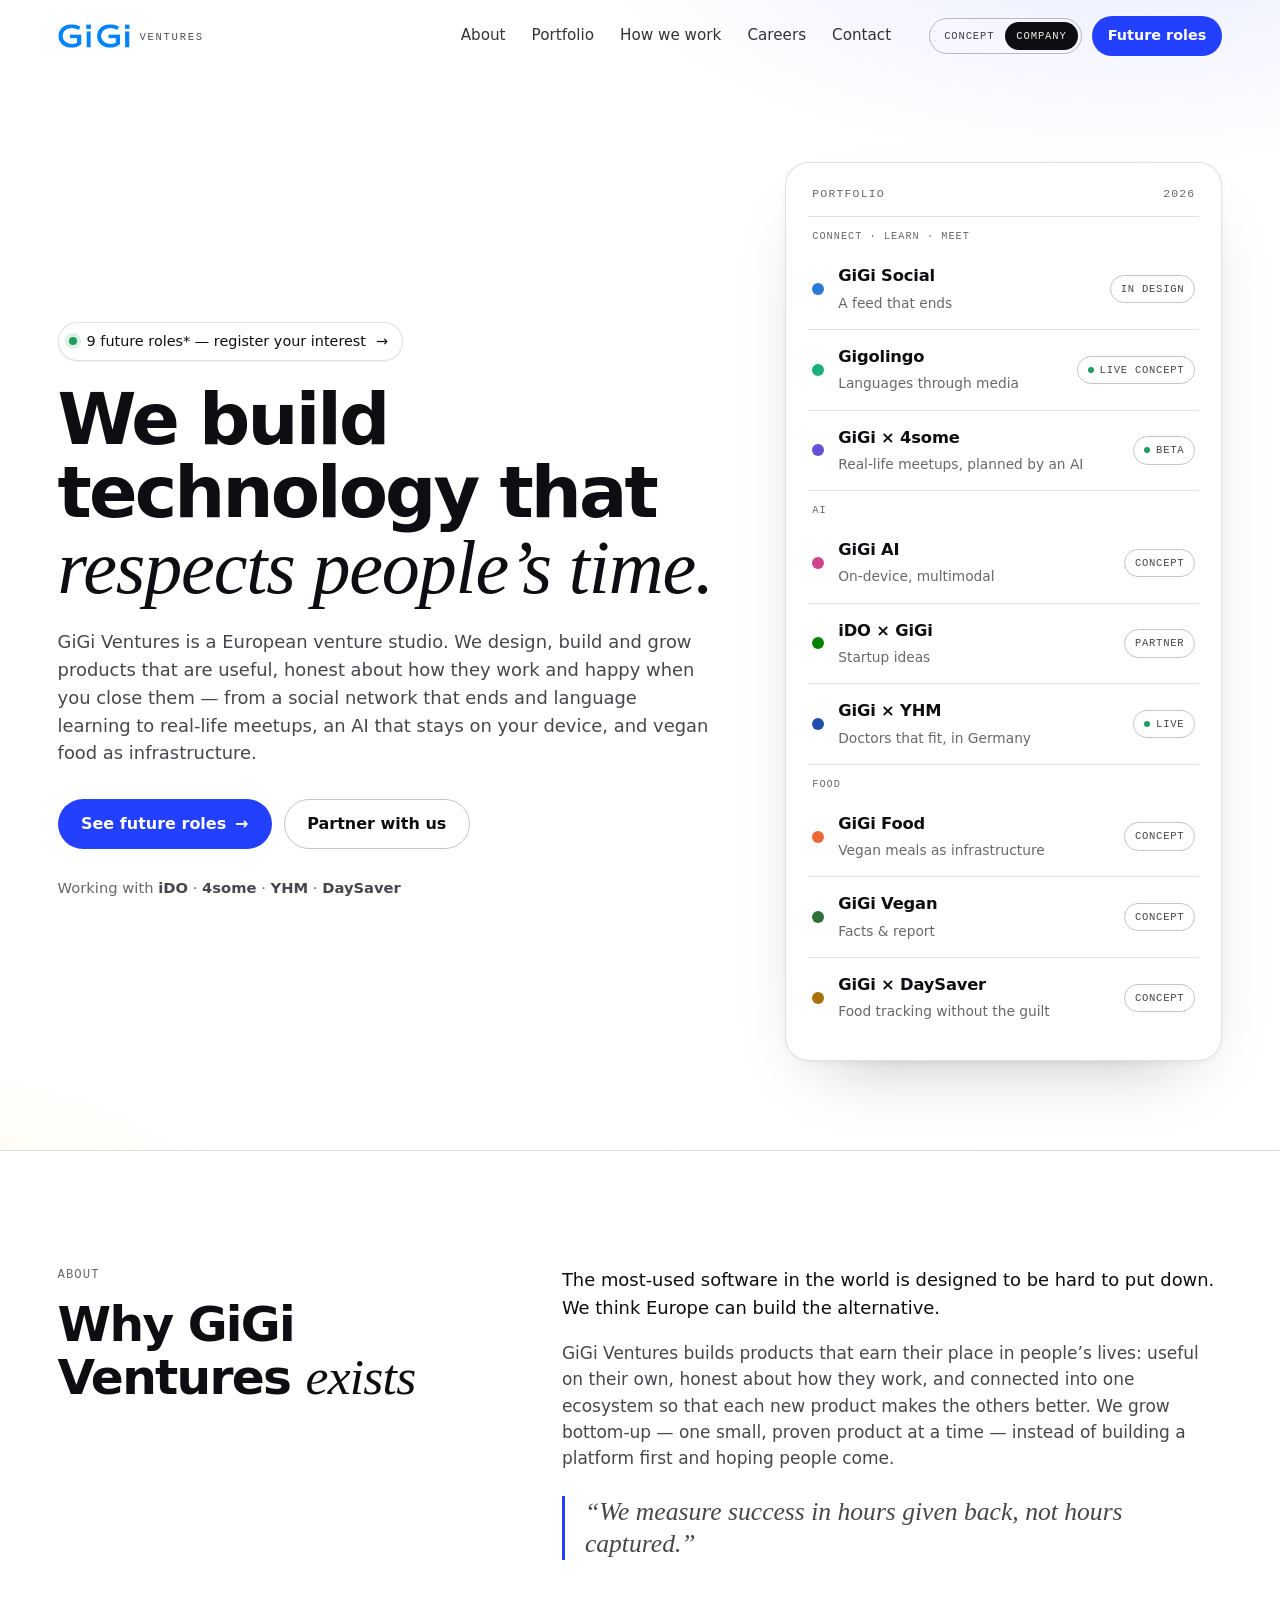
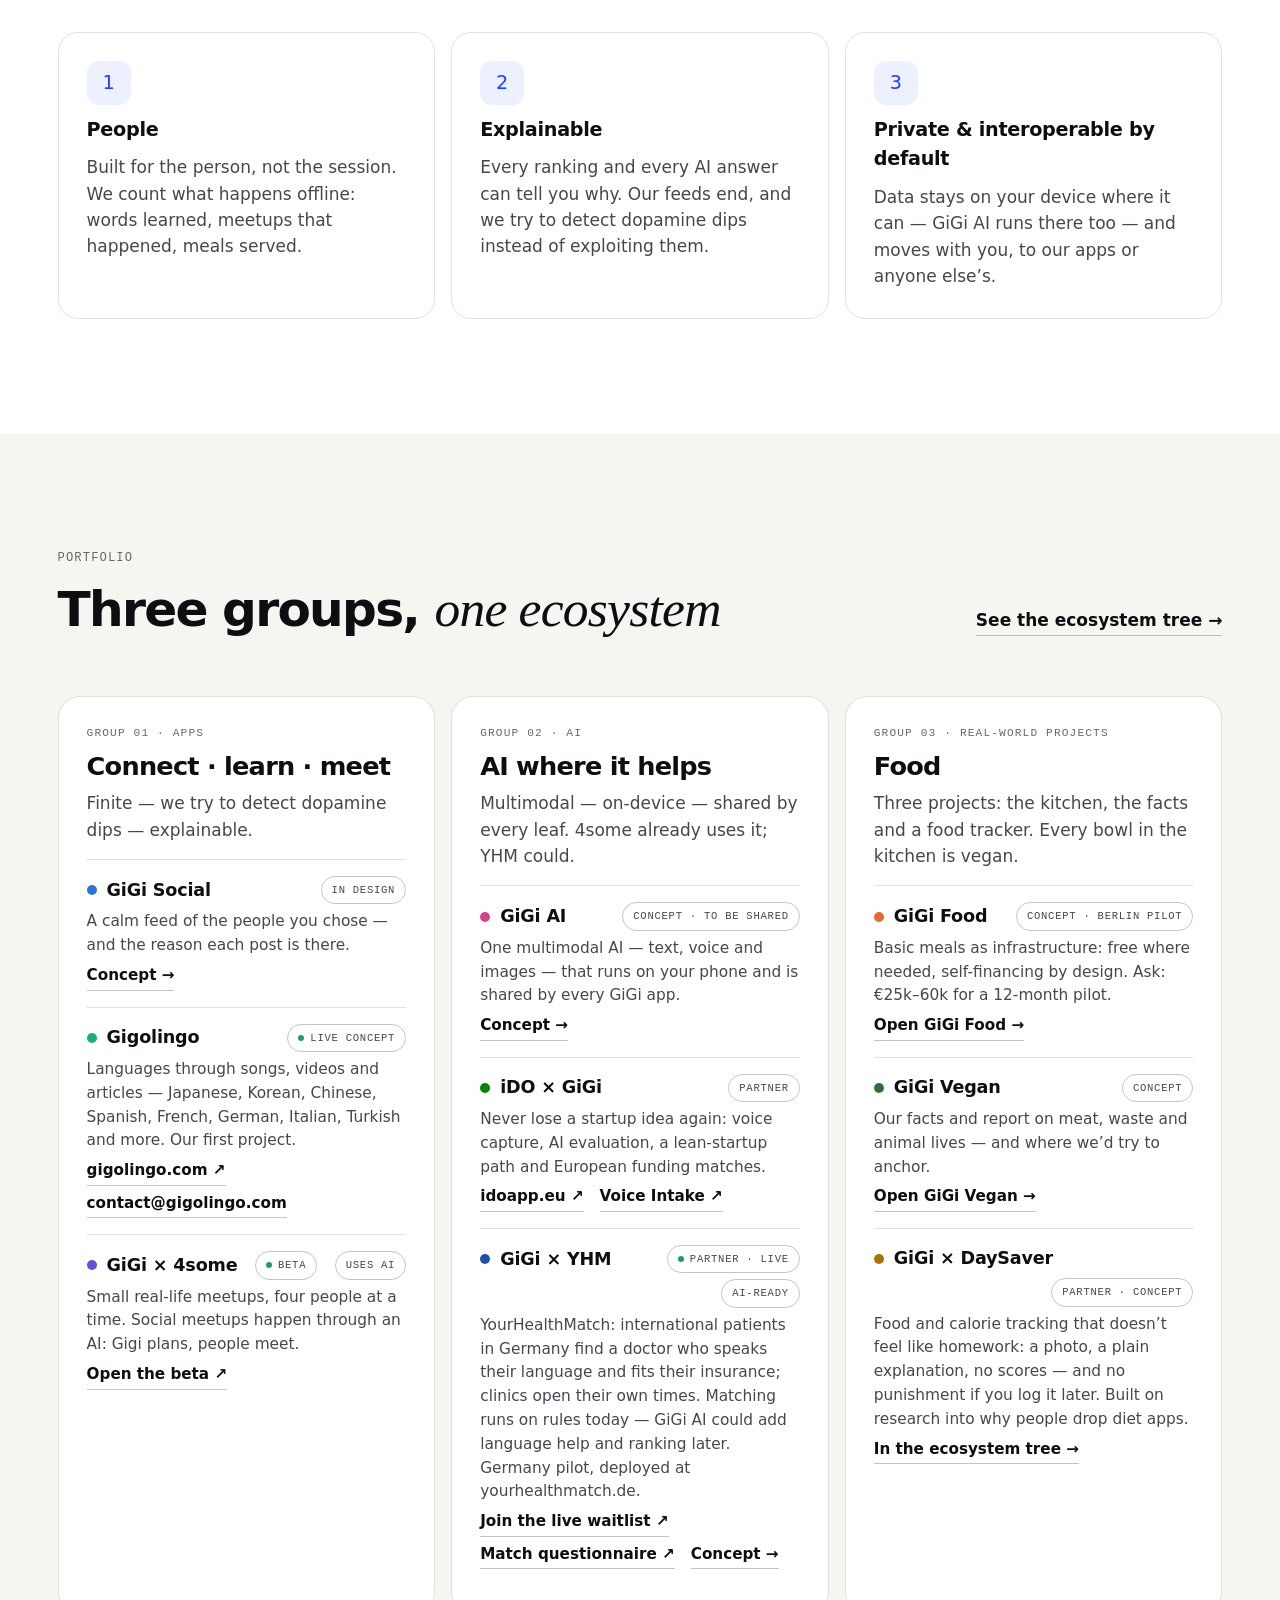
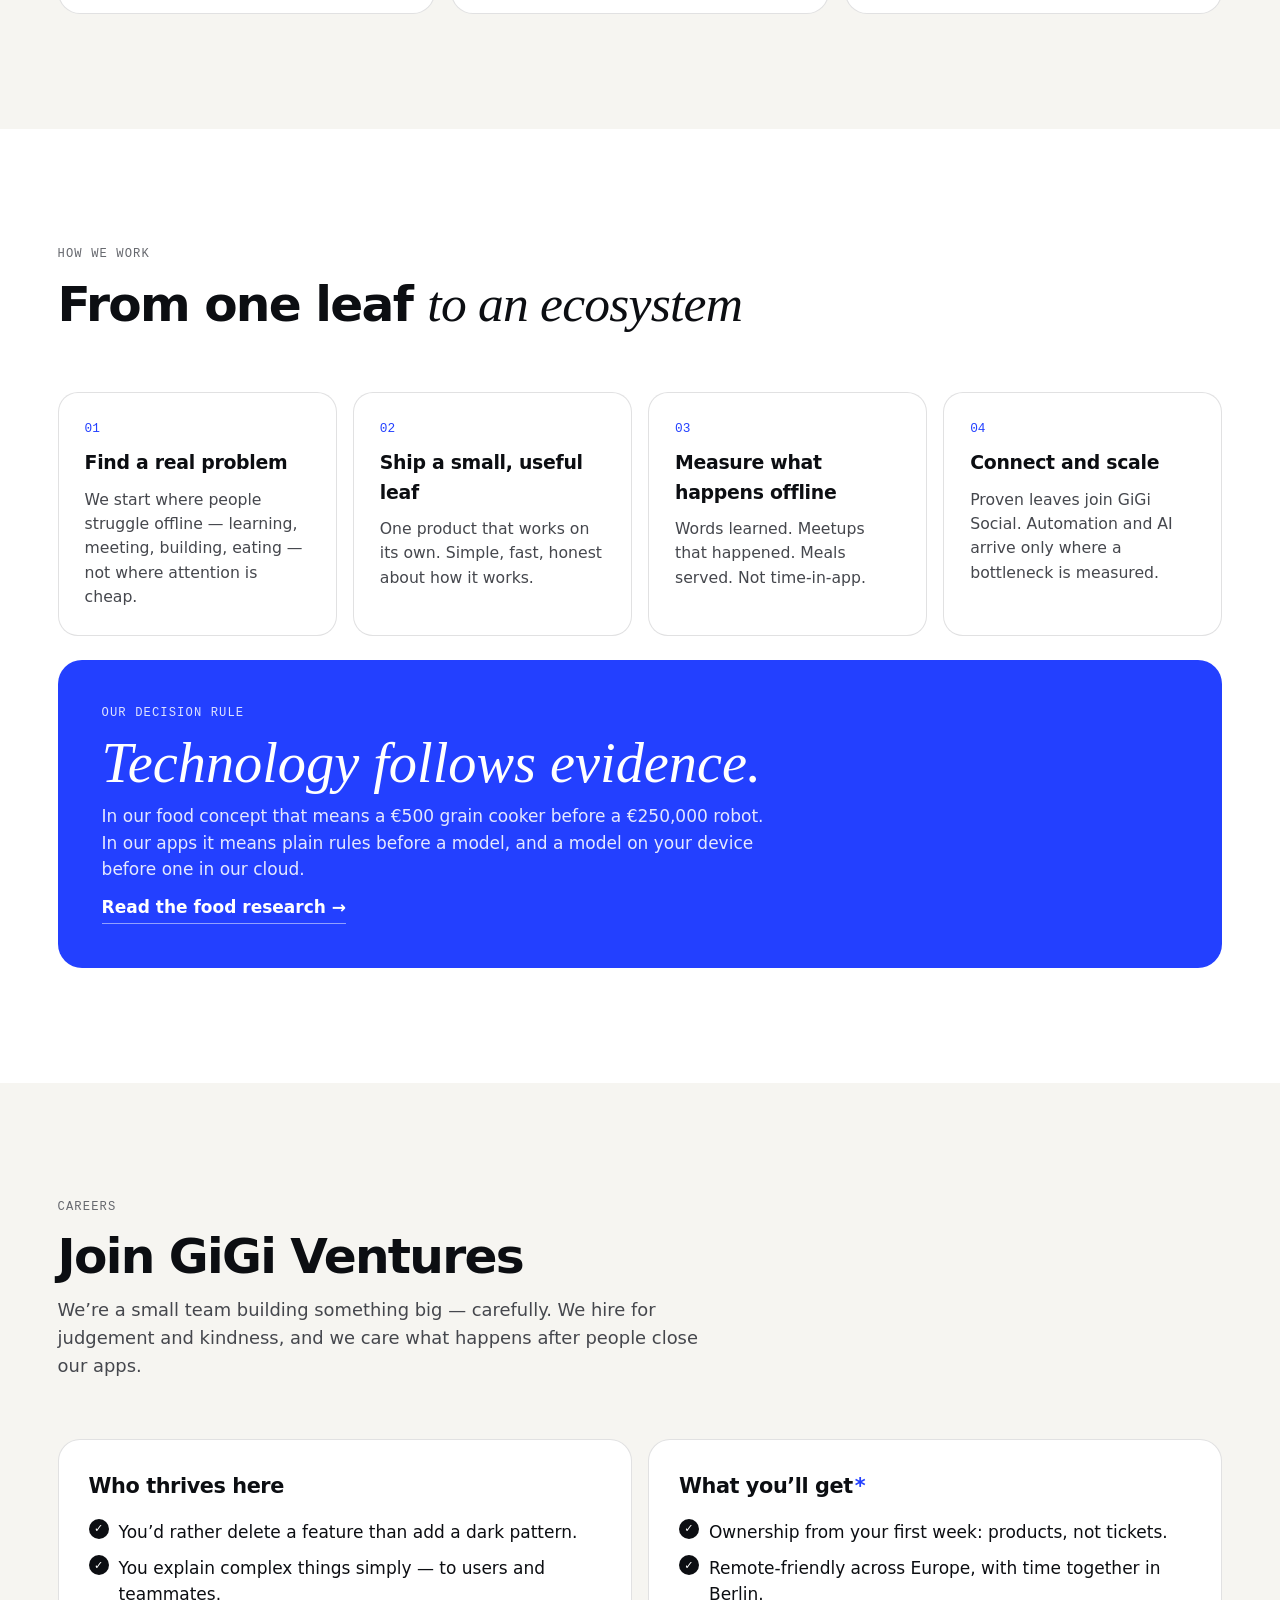
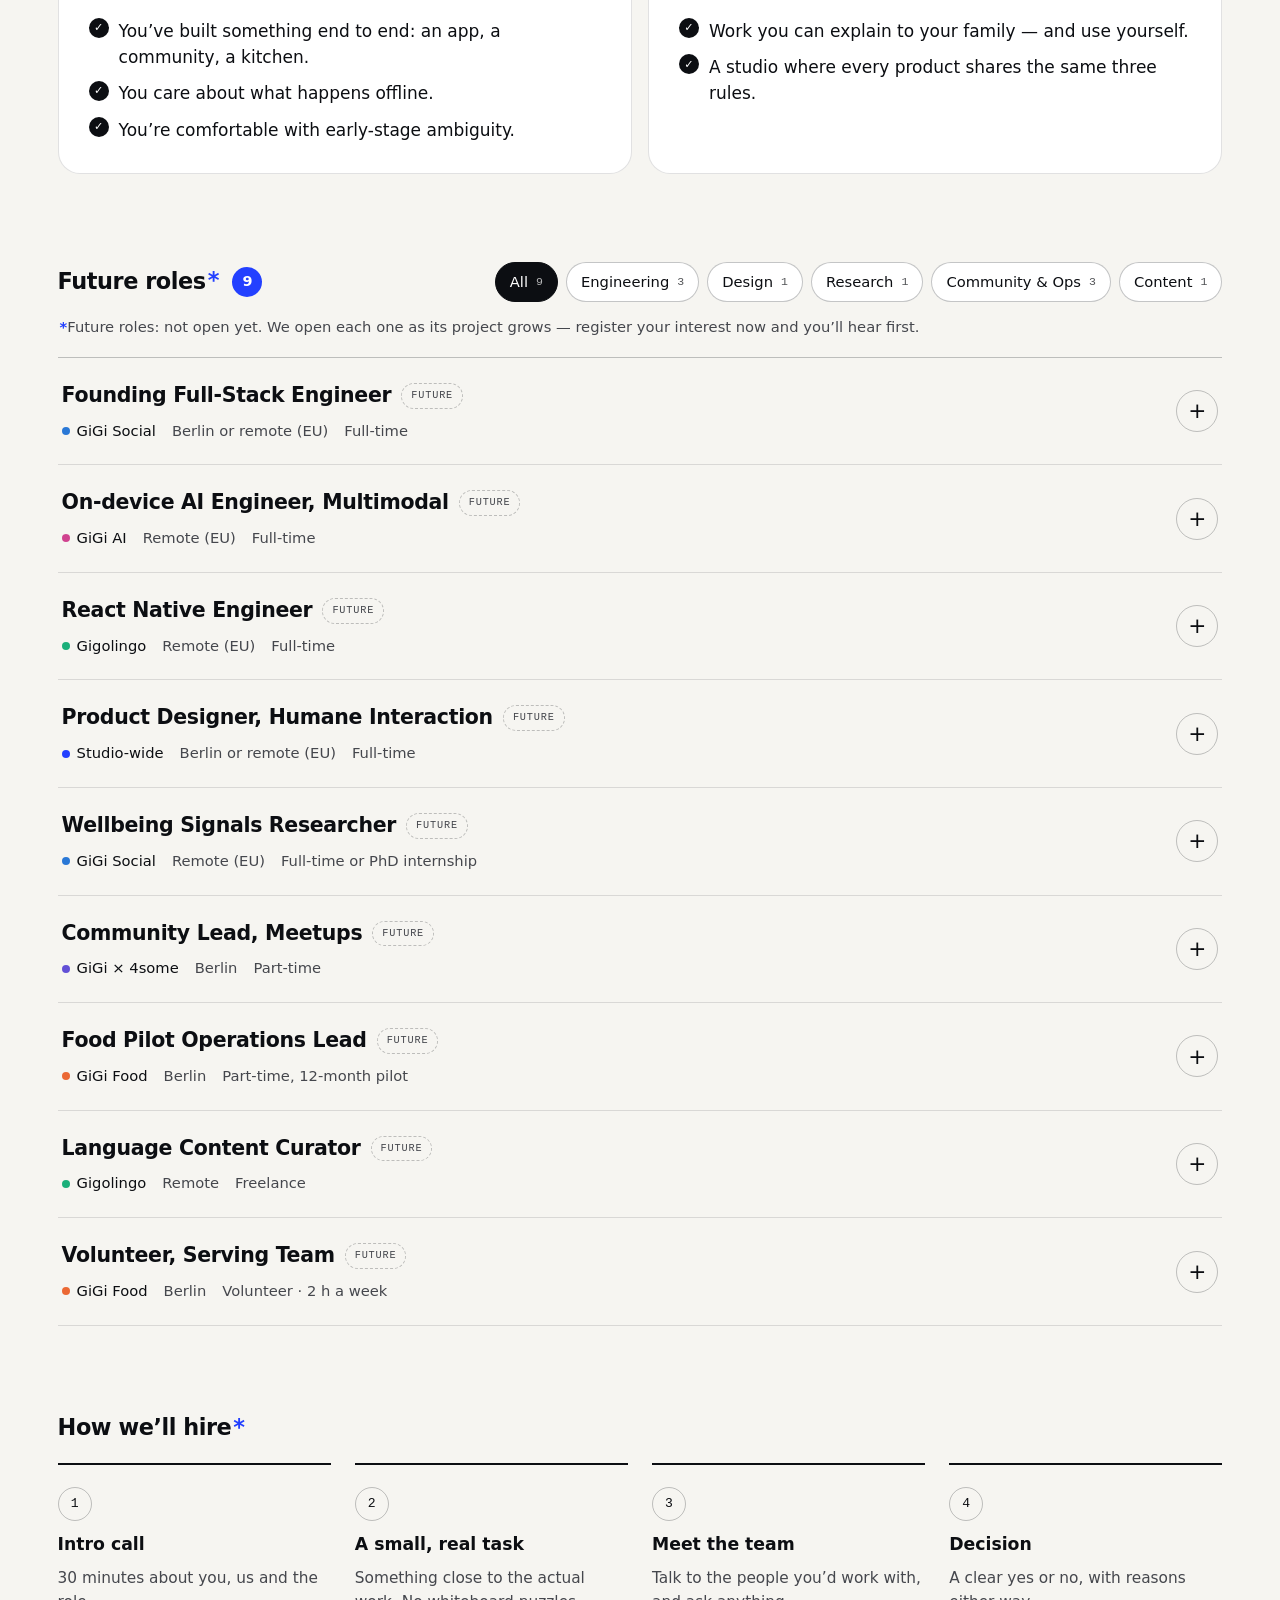
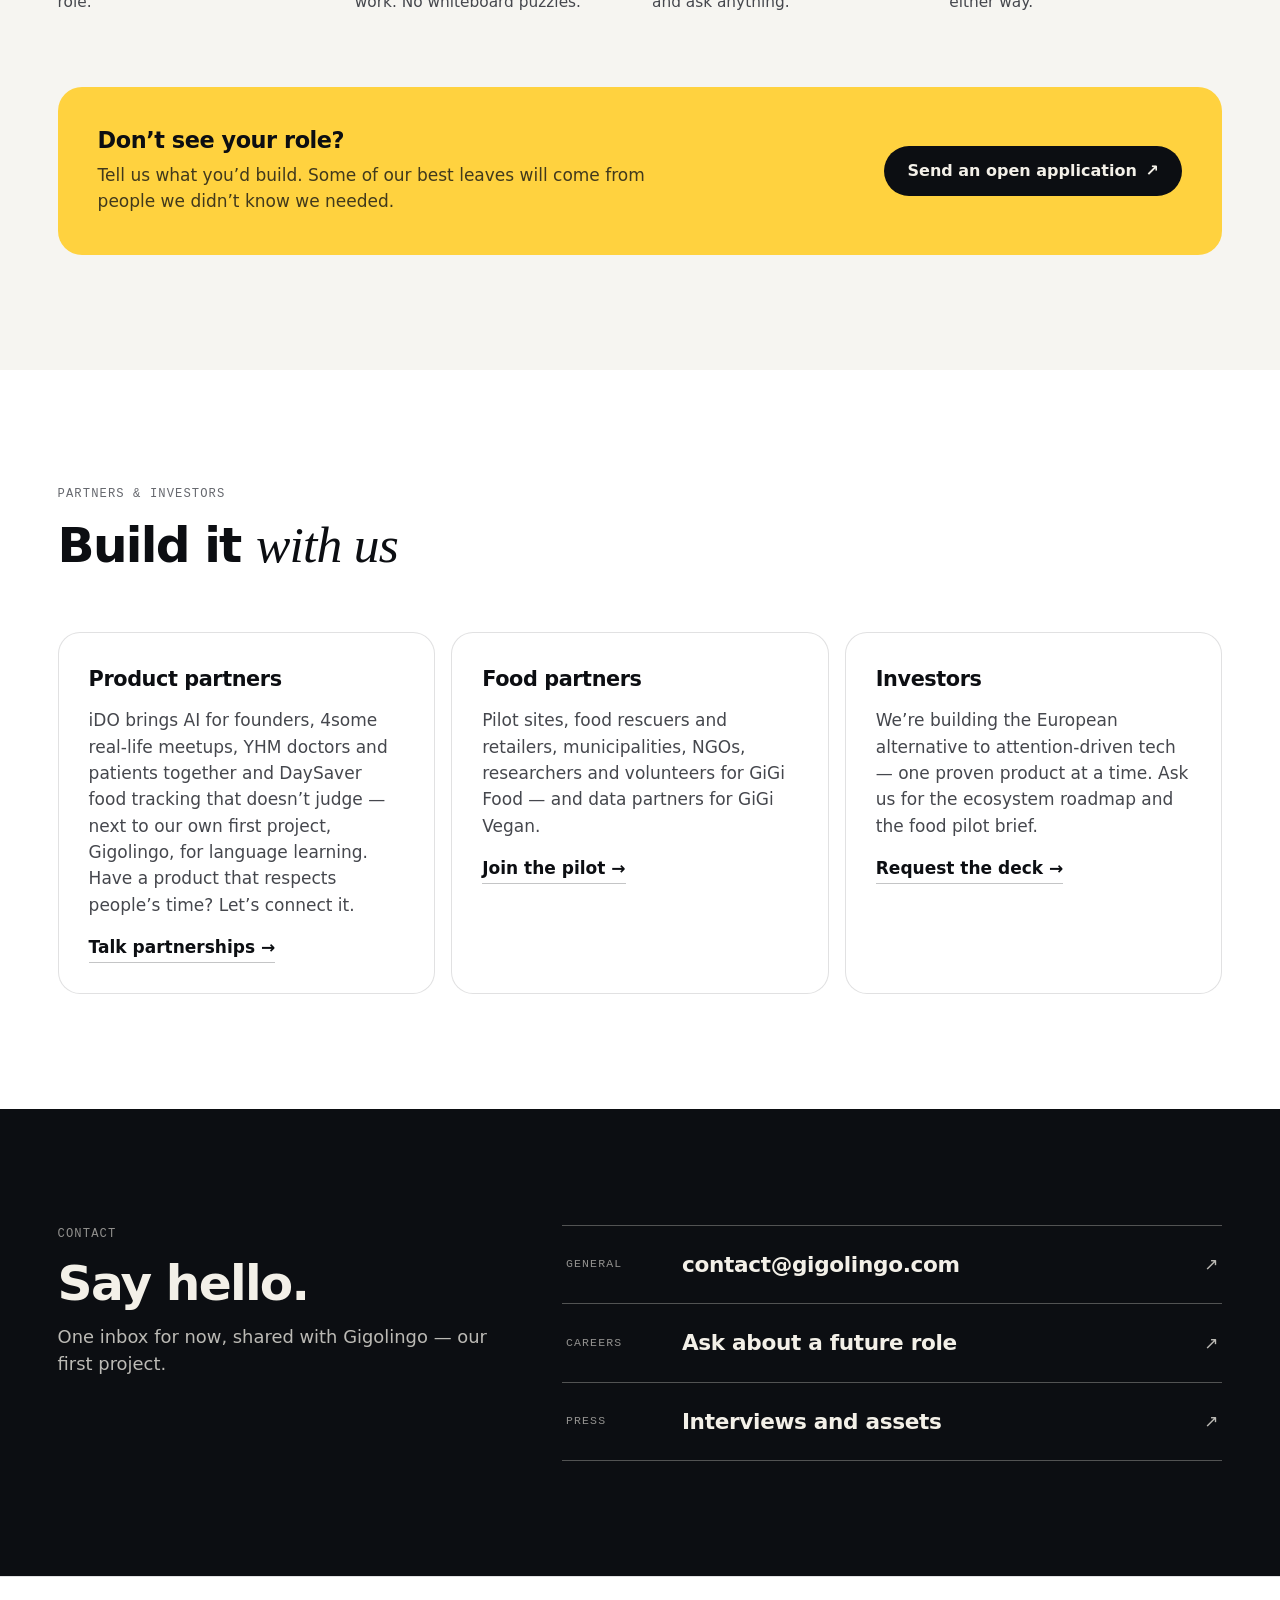
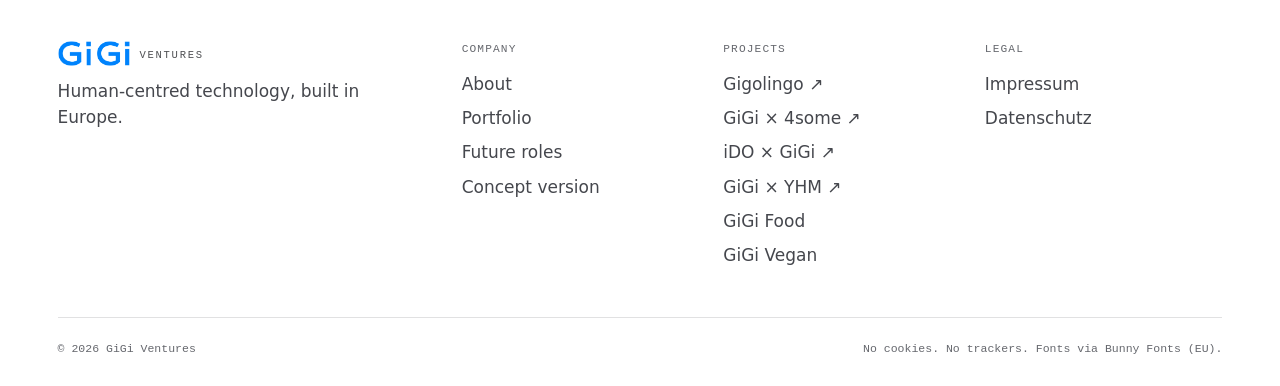
==== commit 646cb3af: "Two levers made concrete and reachable; read-through fixes - GiGi Vegan: "Two levers" in the menu, h" ====
--- a/company.html
+++ b/company.html
@@ -75,7 +75,7 @@
             <a class="btn btn--blue" href="#careers">See future roles <span class="btn__arrow" aria-hidden="true">→</span></a>
             <a class="btn btn--ghost" href="#partners">Partner with us</a>
           </div>
-          <p class="c-hero__note">Working with <strong>iDO</strong> · <strong>4some</strong> · <strong>Gigolingo</strong> · <strong>YHM</strong> · <strong>DaySaver</strong></p>
+          <p class="c-hero__note">Working with <strong>iDO</strong> · <strong>4some</strong> · <strong>YHM</strong> · <strong>DaySaver</strong></p>
         </div>
 
         <div class="c-panel" aria-labelledby="c-panel-title">
@@ -468,7 +468,7 @@
         <div class="c-partners">
           <article class="c-pcard">
             <h3>Product partners</h3>
-            <p>iDO brings AI for founders, 4some brings real-life meetups, Gigolingo brings language learning, YHM brings doctors and patients together, DaySaver brings food tracking that doesn’t judge. Have a product that respects people’s time? Let’s connect it.</p>
+            <p>iDO brings AI for founders, 4some real-life meetups, YHM doctors and patients together and DaySaver food tracking that doesn’t judge — next to our own first project, Gigolingo, for language learning. Have a product that respects people’s time? Let’s connect it.</p>
             <a class="link" href="mailto:contact@gigolingo.com?subject=Product%20partnership%20%E2%80%94%20GiGi%20Ventures">Talk partnerships <span aria-hidden="true">→</span></a>
           </article>
           <article class="c-pcard">
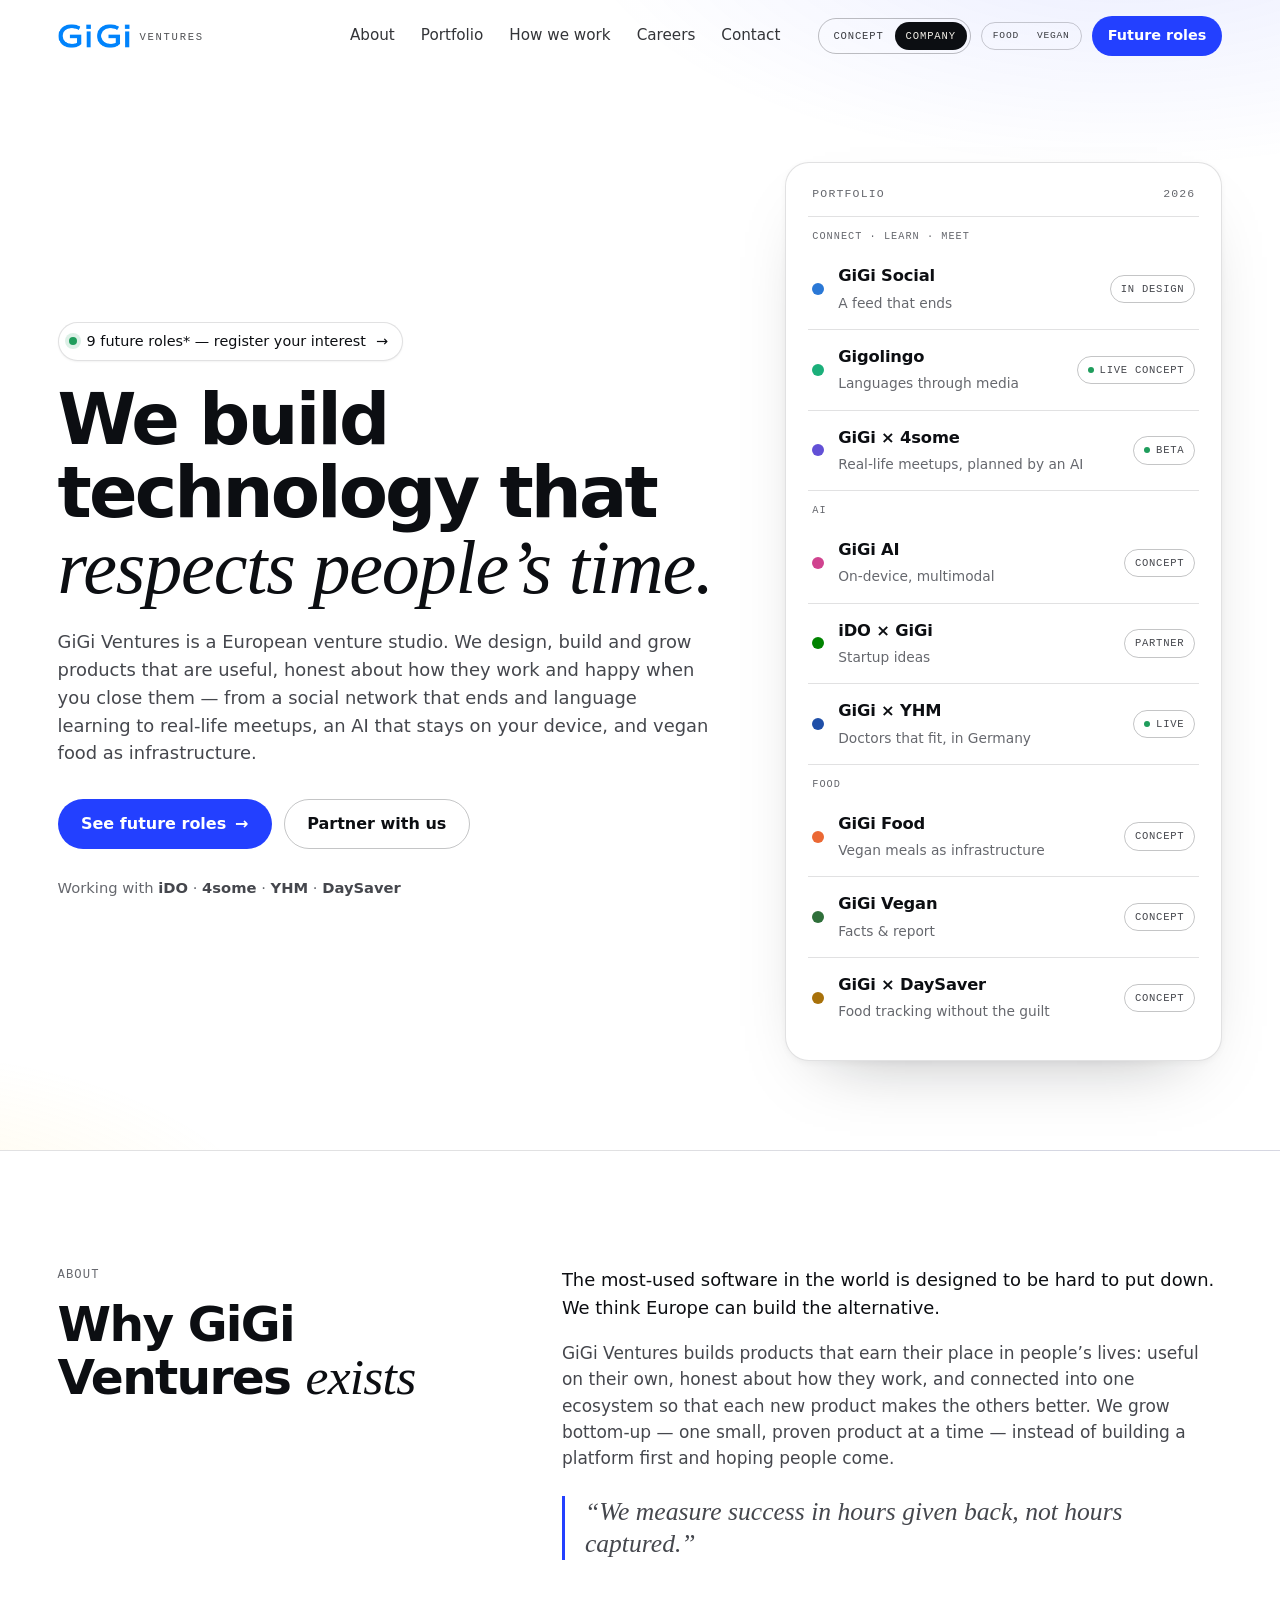
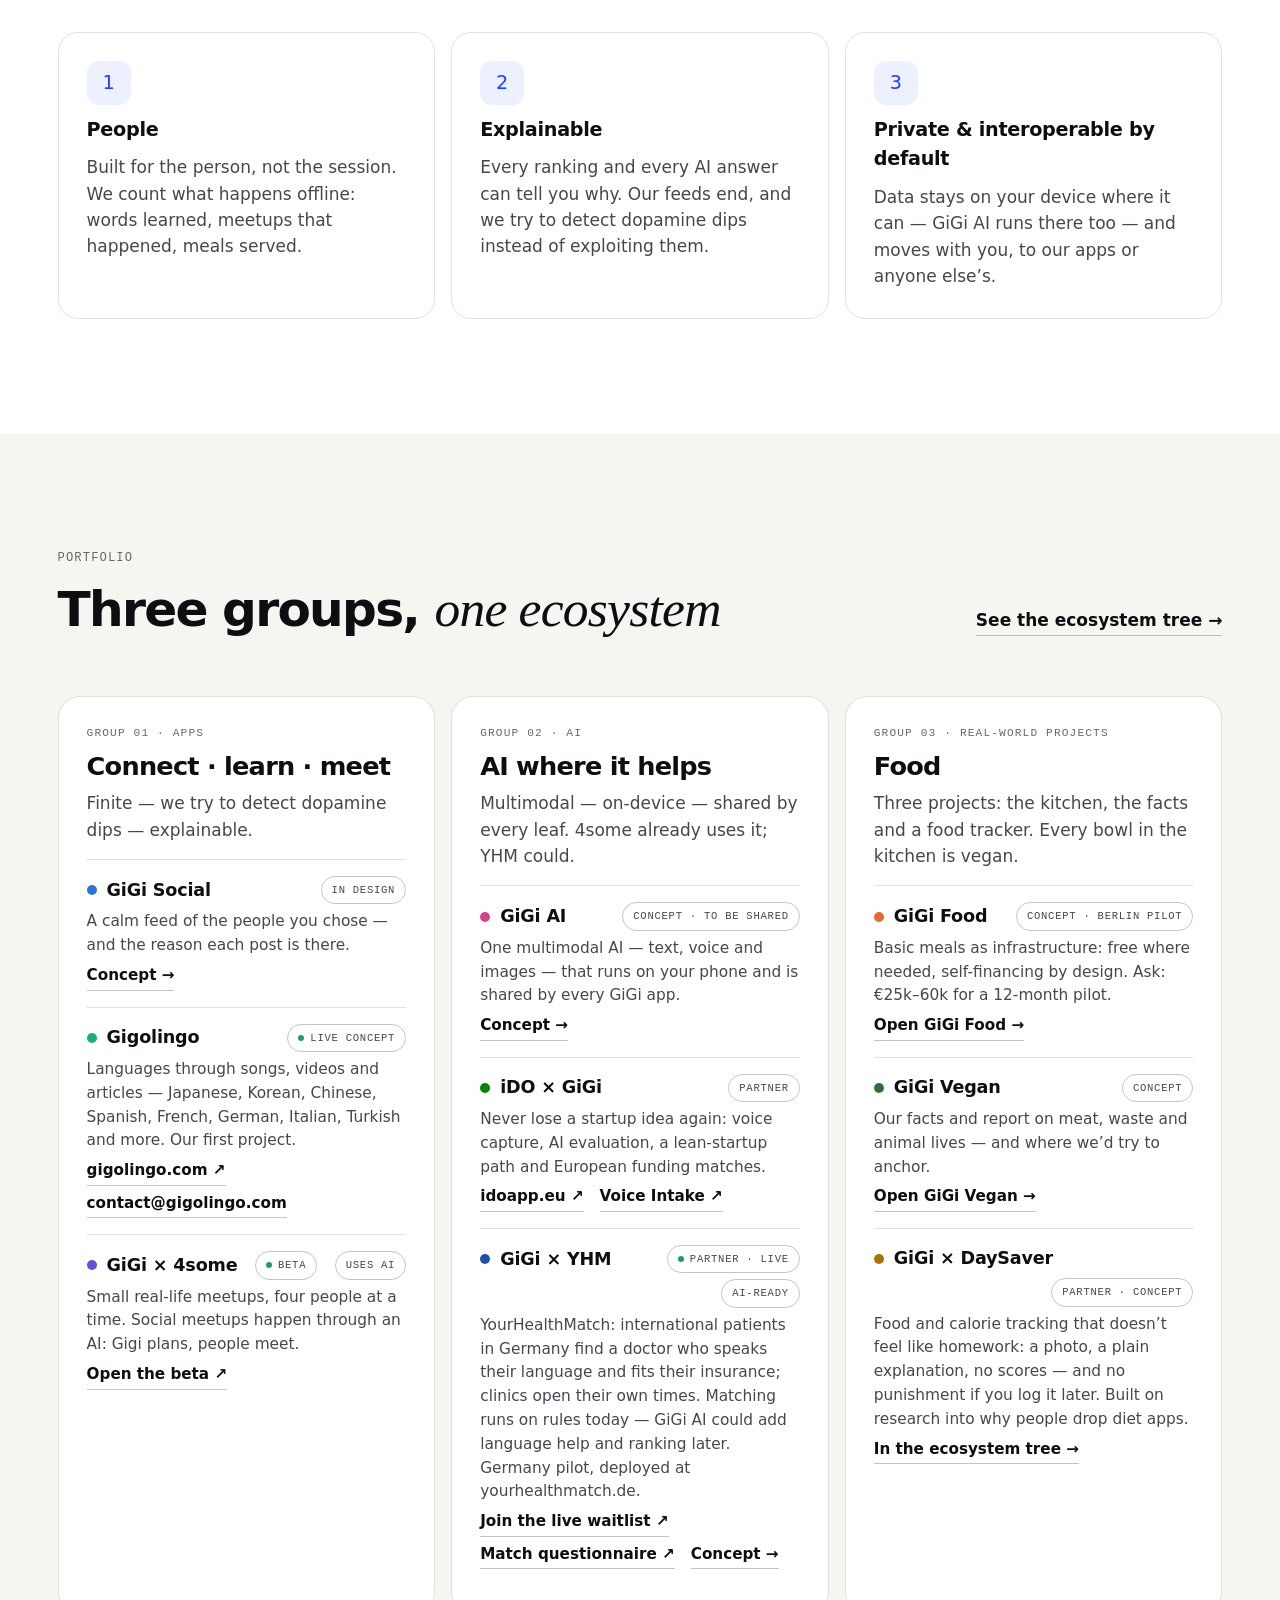
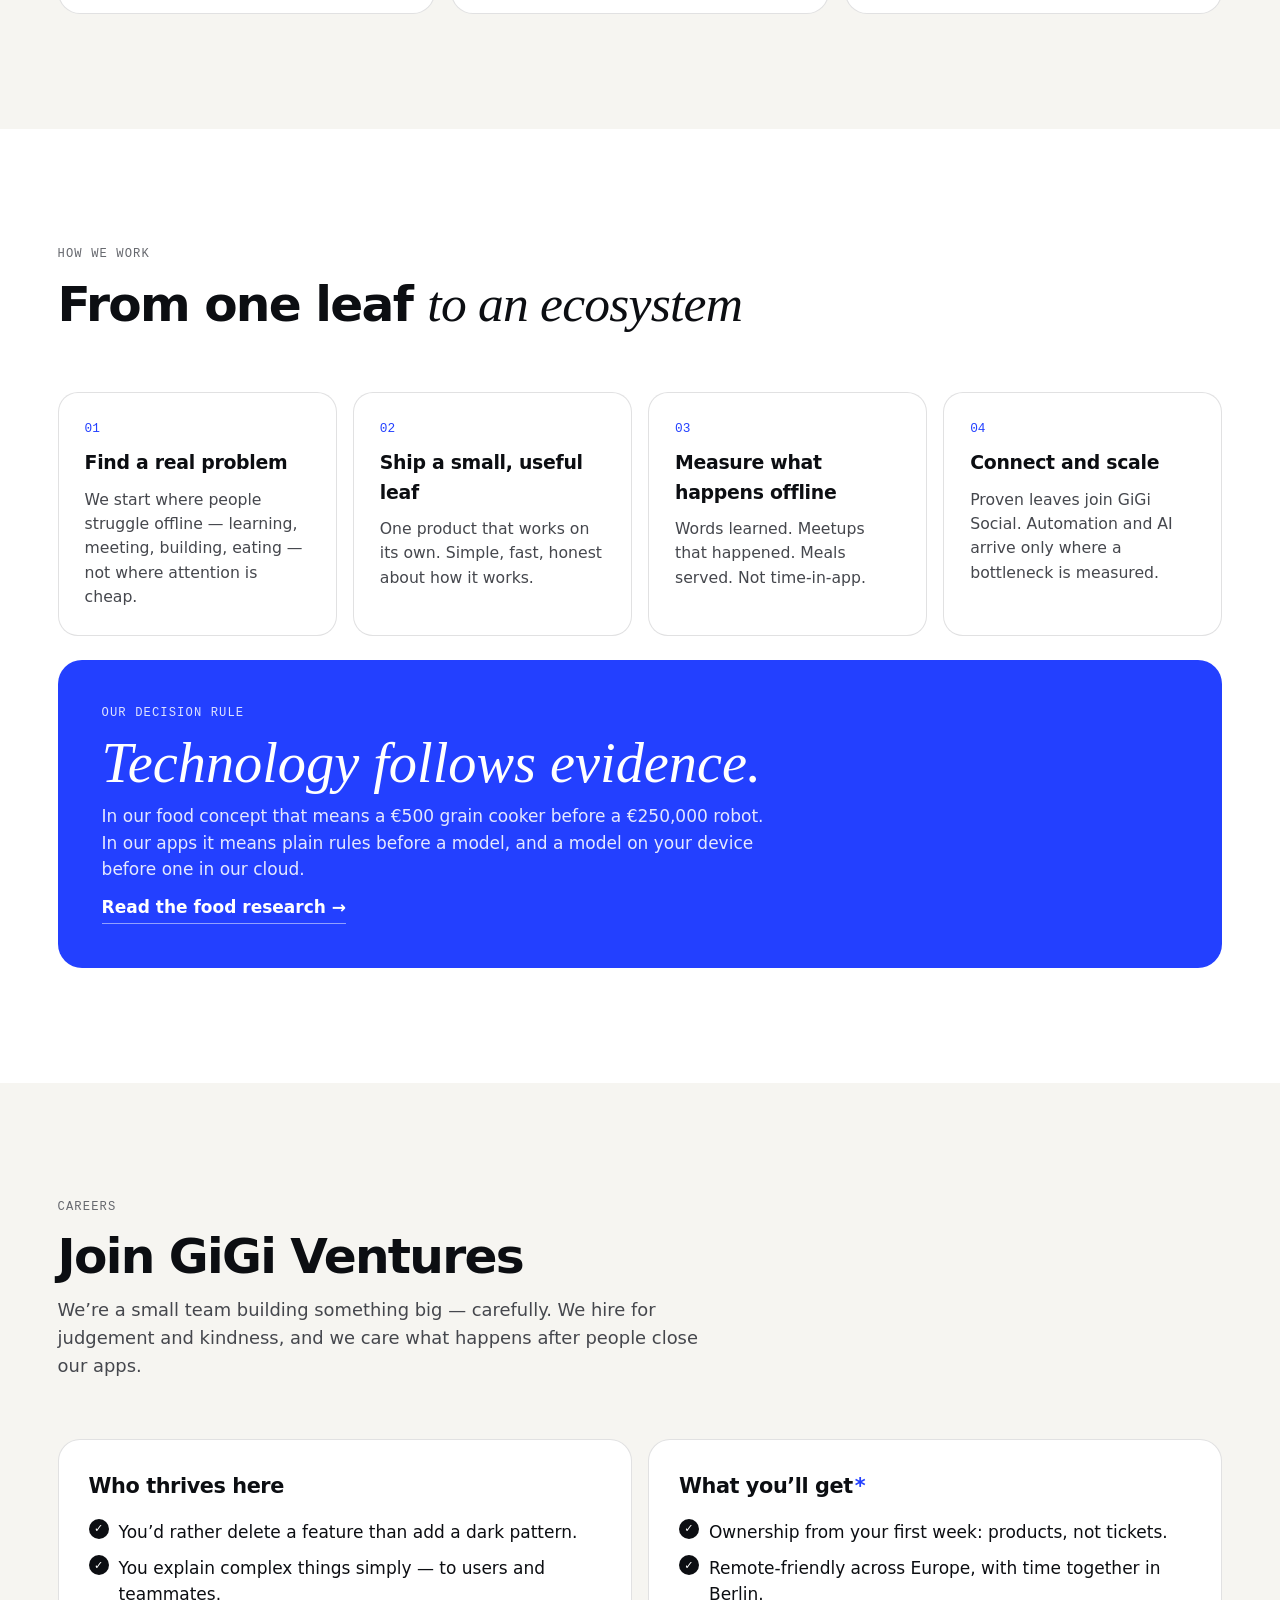
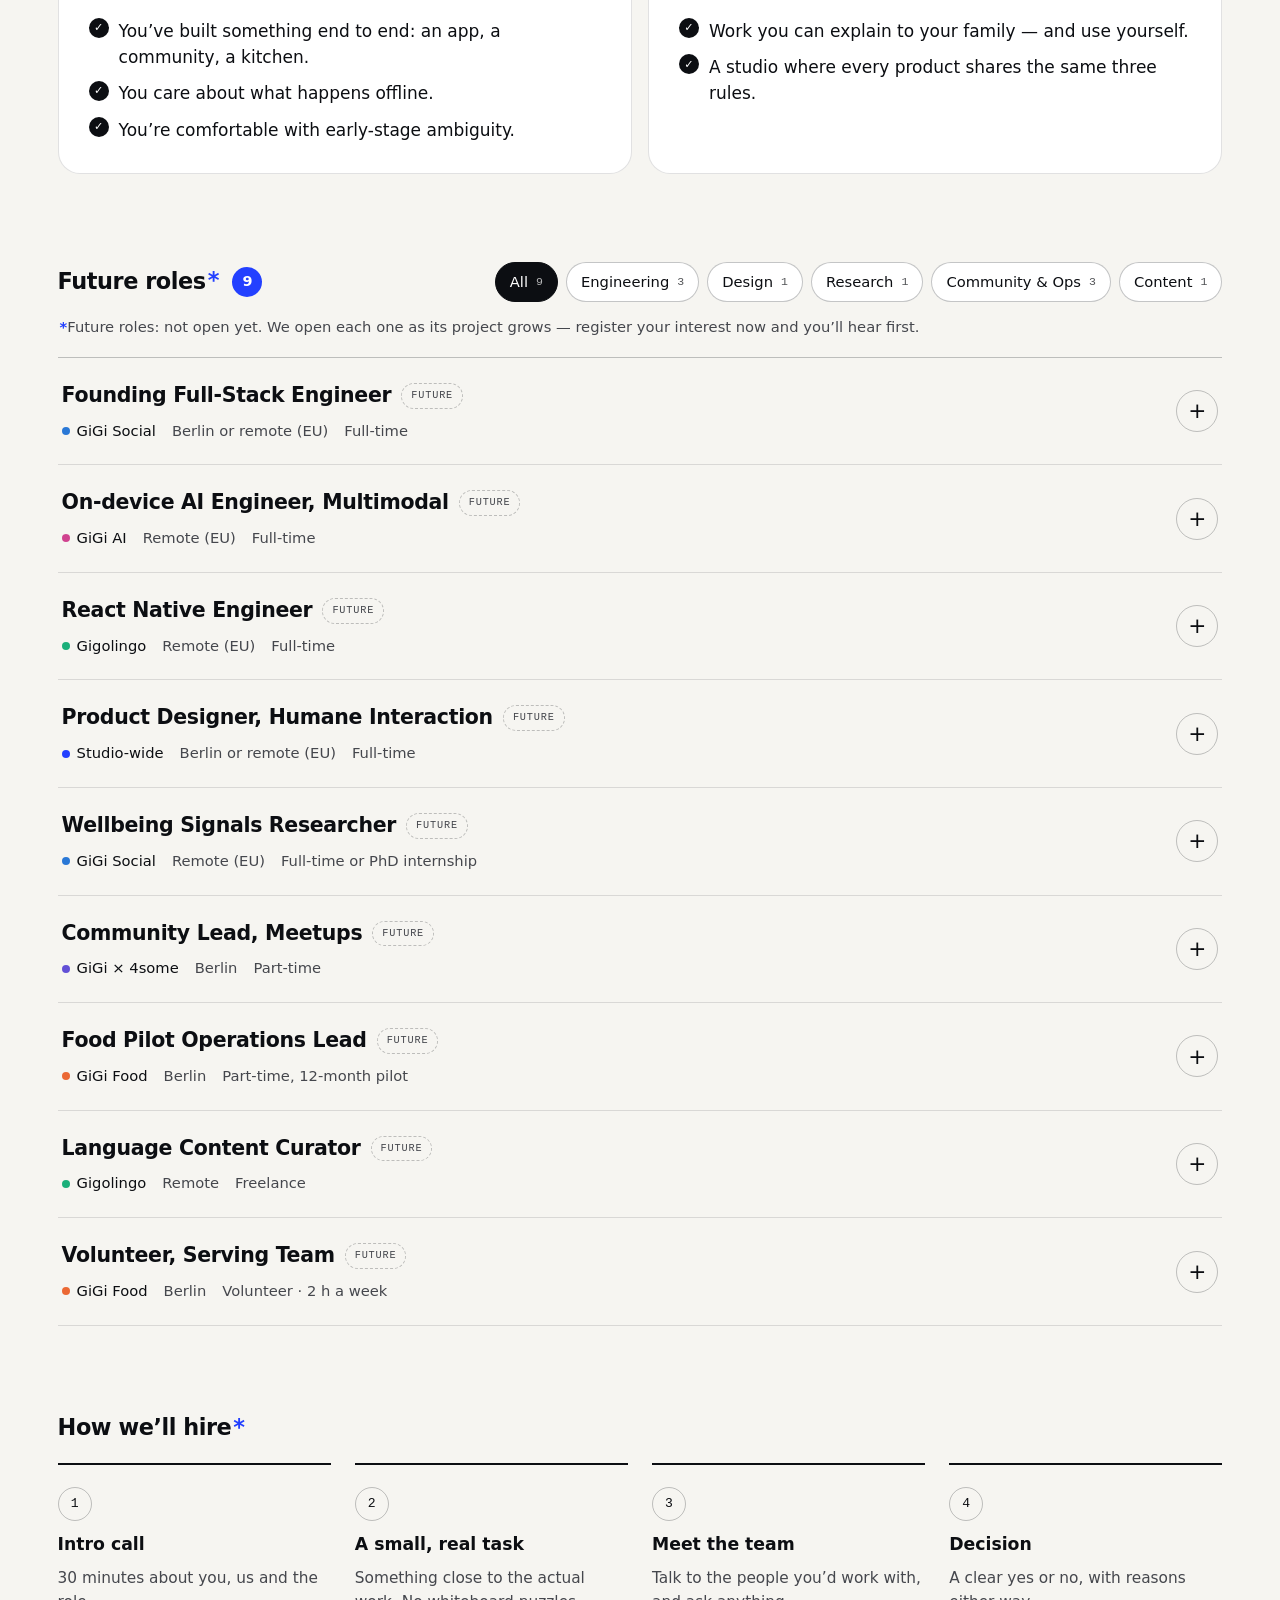
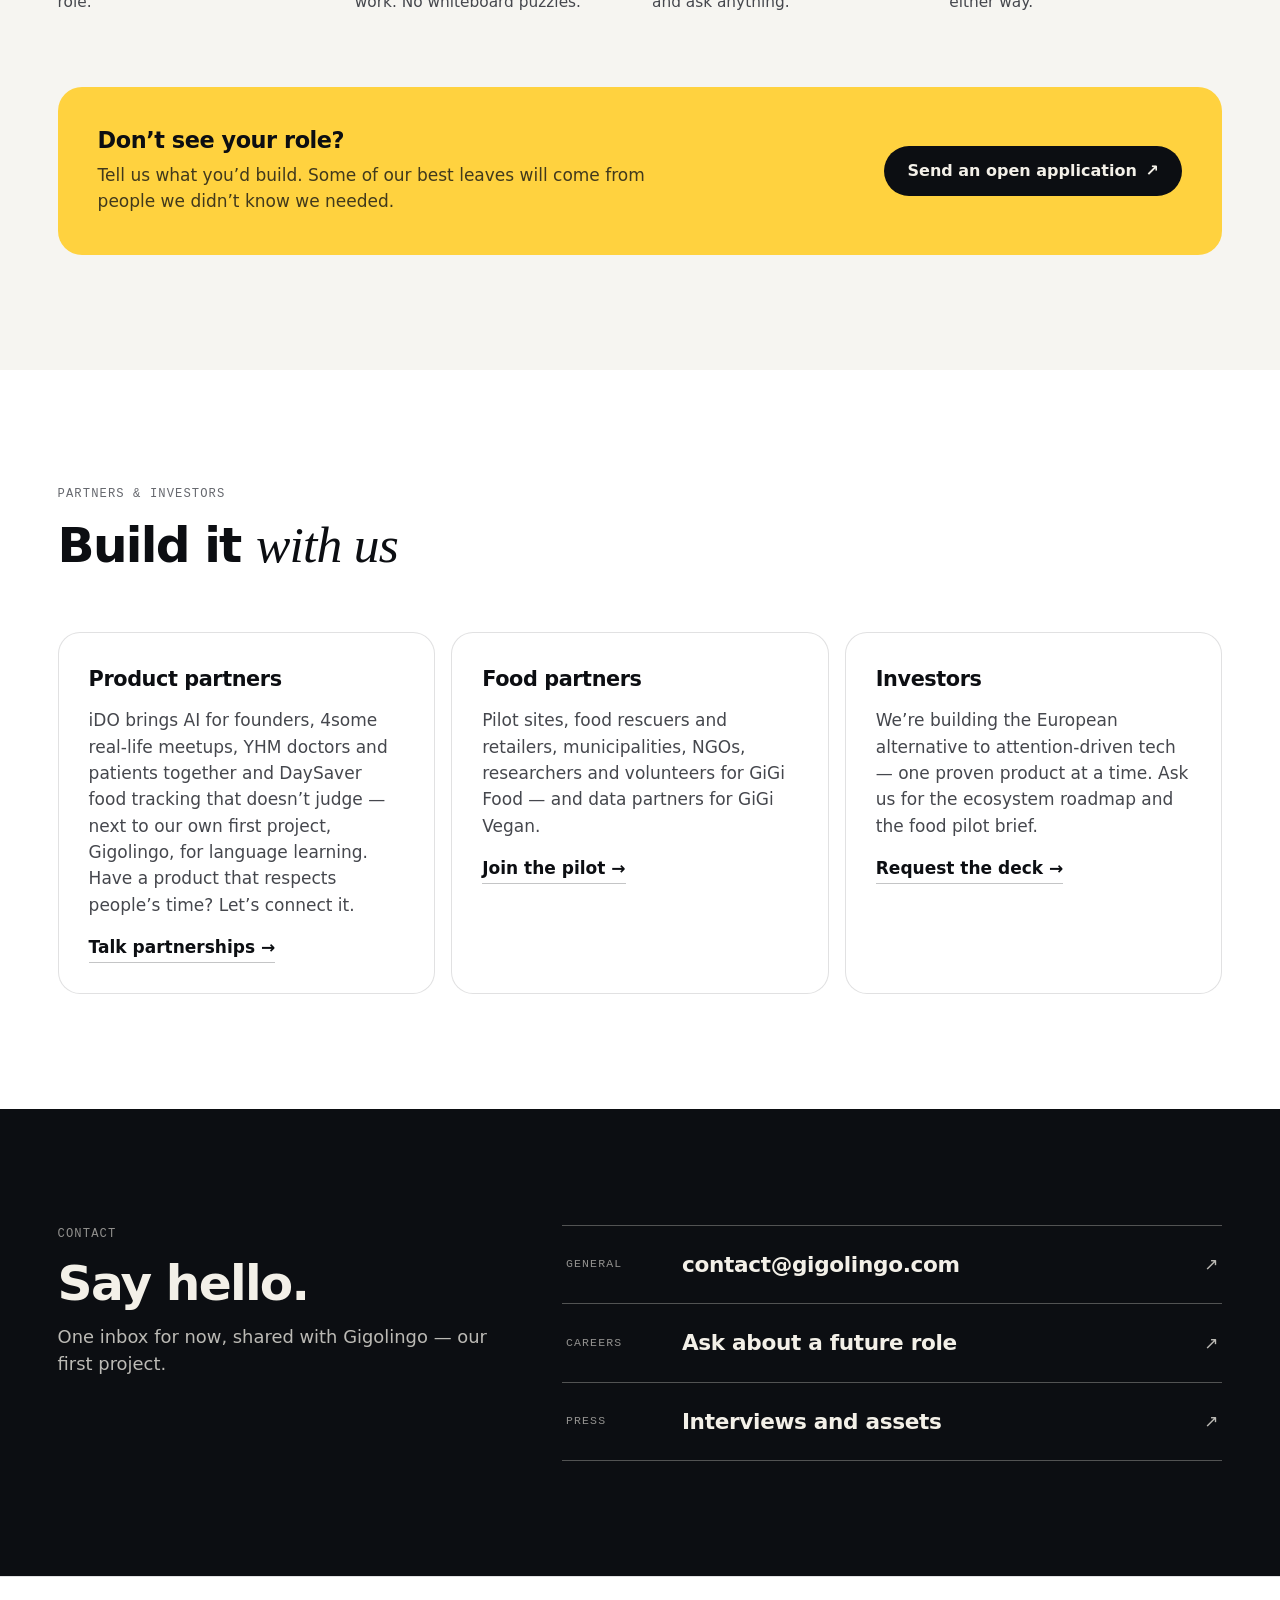
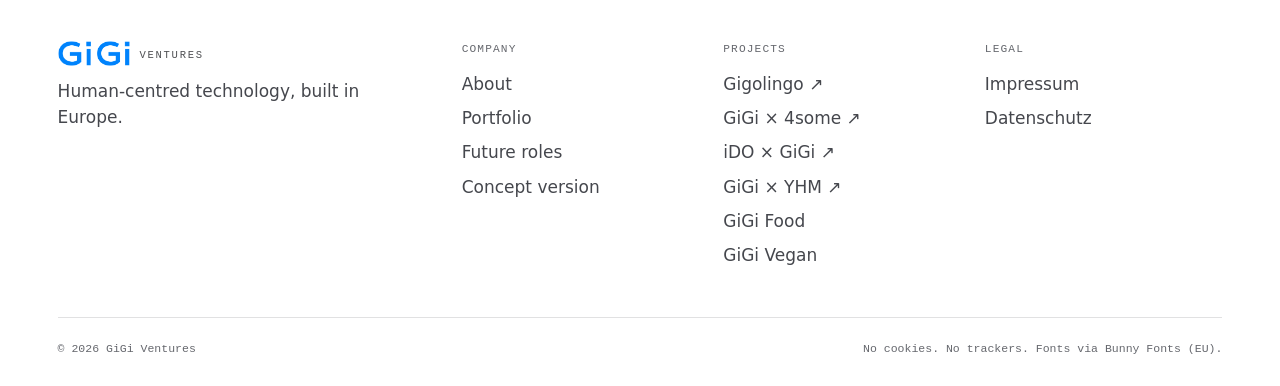
==== commit 279e1ee4: "One header on every page: Concept | Company stays, Food/Vegan as a bubble - GiGi Food, GiGi Vegan an" ====
--- a/company.html
+++ b/company.html
@@ -38,6 +38,10 @@
         <nav class="version-switch" aria-label="Page version">
           <a href="index.html">Concept</a>
           <a href="company.html" aria-current="page">Company</a>
+        </nav>
+        <nav class="sub-switch" aria-label="Food projects">
+          <a href="food.html" data-p="food" aria-label="GiGi Food">Food</a>
+          <a href="vegan.html" data-p="vegan" aria-label="GiGi Vegan">Vegan</a>
         </nav>
         <a class="btn btn--sm btn--blue header-cta" href="#careers">Future roles</a>
         <button class="menu-btn" type="button" aria-expanded="false" aria-controls="mobile-menu" data-menu-toggle>
--- a/assets/css/base.css
+++ b/assets/css/base.css
@@ -505,6 +505,33 @@
   opacity: 1;
 }
 
+/* Food and Vegan: a smaller bubble to the right of Concept | Company, in each project's own colour when selected. */
+.sub-switch {
+  display: none;
+  padding: 2px;
+  border-radius: var(--r-pill);
+  border: 1px solid color-mix(in srgb, var(--h-fg, currentColor) 20%, transparent);
+}
+.sub-switch a {
+  padding: 4px 9px;
+  border-radius: var(--r-pill);
+  font-family: var(--f-mono);
+  font-size: .6rem;
+  font-weight: 500;
+  letter-spacing: .08em;
+  text-transform: uppercase;
+  text-decoration: none;
+  opacity: .8;
+  transition: background-color .2s, color .2s, opacity .2s;
+}
+.sub-switch a:hover { opacity: 1; }
+.sub-switch a[aria-current] { opacity: 1; }
+.sub-switch a[data-p="food"][aria-current] { background: var(--p-food); color: #0c0e12; }
+.sub-switch a[data-p="vegan"][aria-current] { background: var(--p-vegan); color: #ffffff; }
+@media (min-width: 720px) {
+  .sub-switch { display: inline-flex; }
+}
+
 .header-cta { display: none; }
 .site-header[data-theme="blue"] .header-cta { --btn-bg: #ffffff; --btn-fg: var(--blue); }
 
@@ -566,6 +593,54 @@
   letter-spacing: -.03em;
   text-decoration: none;
 }
+/* Rows: links that belong together sit side by side. */
+.mobile-menu .mm-row {
+  display: flex;
+  flex-wrap: wrap;
+  gap: 0 clamp(18px, 5vw, 32px);
+  border-bottom: 1px solid rgba(243, 240, 232, .12);
+}
+.mobile-menu .mm-row a {
+  border-bottom: 0;
+  font-size: clamp(1.55rem, 6.6vw, 2.4rem);
+}
+/* The current project: underlined in the brand sun, not by colour alone. */
+.mobile-menu nav a[aria-current] {
+  text-decoration: underline;
+  text-decoration-color: var(--sun);
+  text-decoration-thickness: 3px;
+  text-underline-offset: 7px;
+}
+/* Sub-pages (GiGi Food, GiGi Vegan, the projection): a way back up, and their own sections underneath. */
+.mobile-menu nav a.mm-back {
+  padding: 0 0 12px;
+  border-bottom: 0;
+  font-family: var(--f-mono);
+  font-size: .78rem;
+  font-weight: 500;
+  letter-spacing: .1em;
+  text-transform: uppercase;
+  color: rgba(243, 240, 232, .72);
+}
+.mobile-menu .mm-label {
+  margin: 22px 0 6px;
+  font-family: var(--f-mono);
+  font-size: .72rem;
+  letter-spacing: .12em;
+  text-transform: uppercase;
+  color: rgba(243, 240, 232, .62);
+}
+.mobile-menu .mm-sub {
+  display: grid;
+  padding-left: 16px;
+  border-left: 3px solid var(--sun);
+}
+.mobile-menu .mm-sub a {
+  padding: 8px 0;
+  border-bottom: 0;
+  font-size: clamp(1.4rem, 5.6vw, 2rem);
+  font-weight: 600;
+}
 .mobile-menu__foot {
   display: grid;
   gap: 12px;
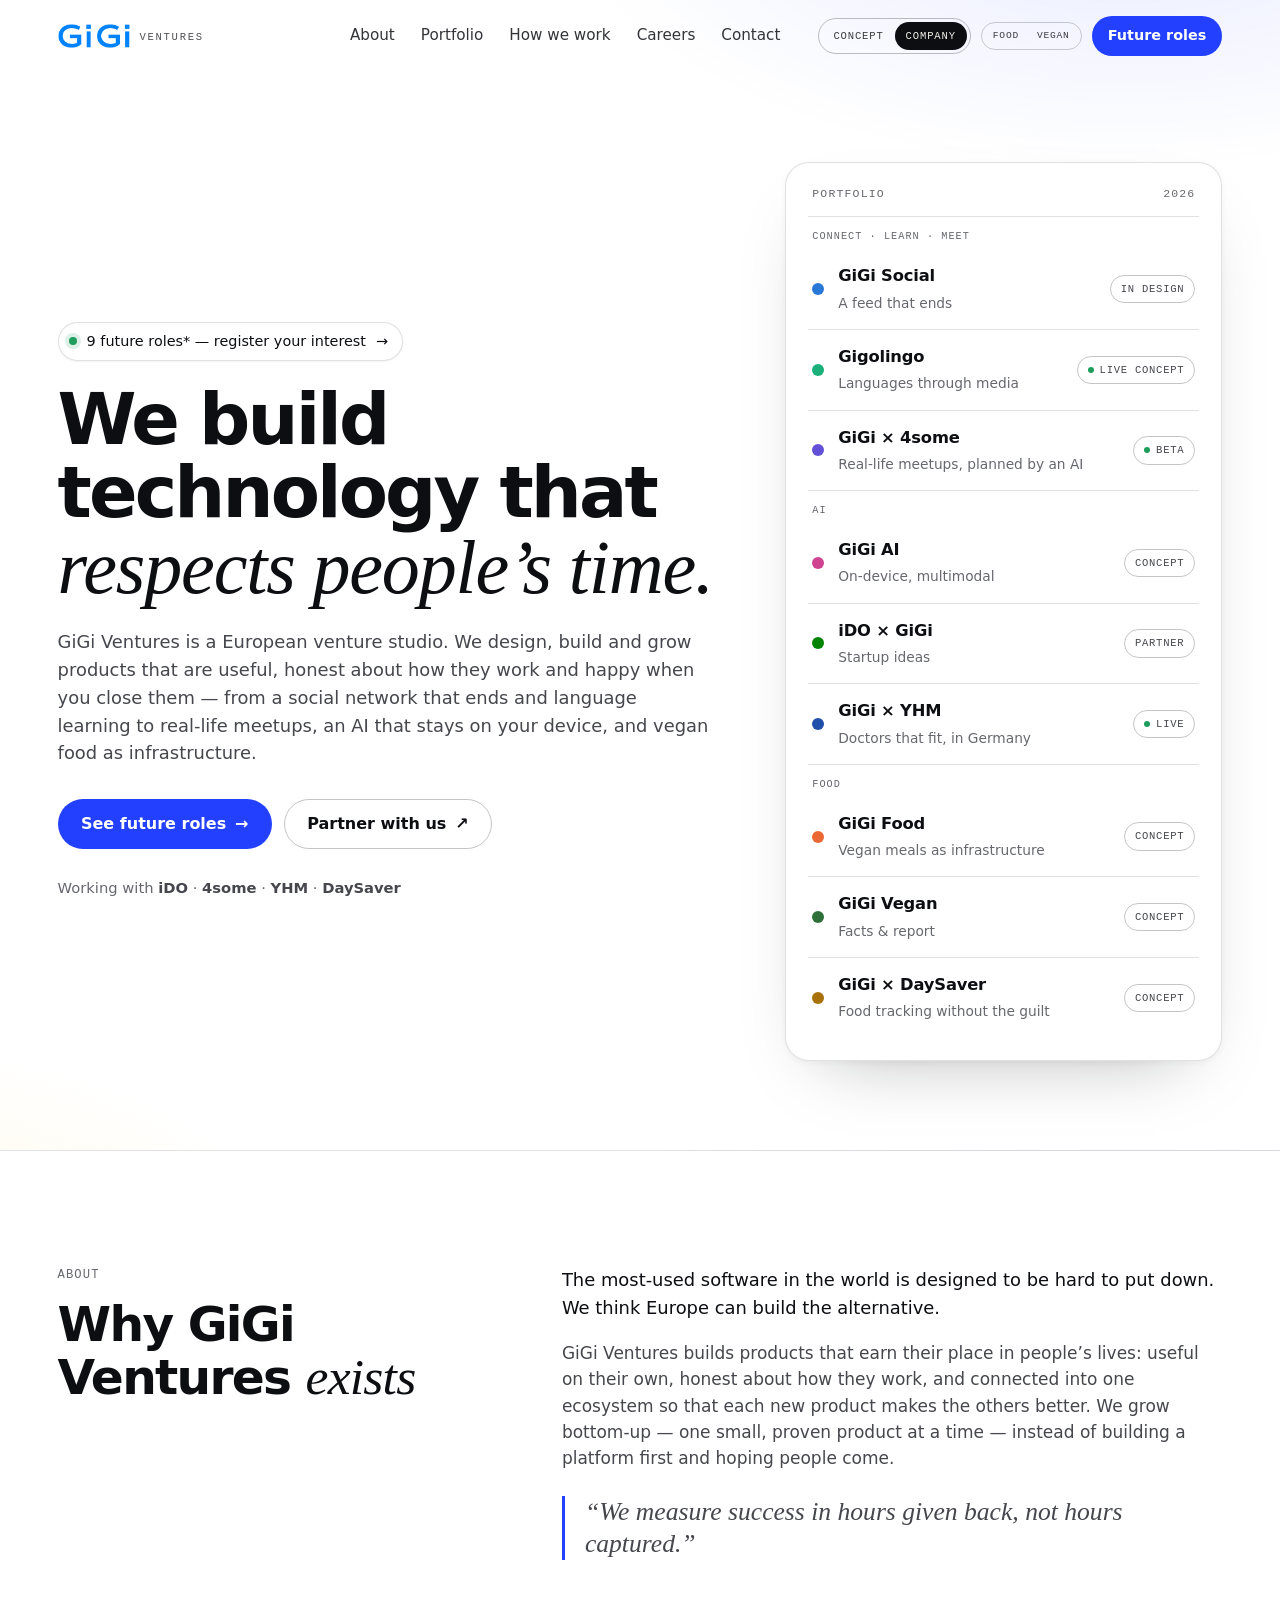
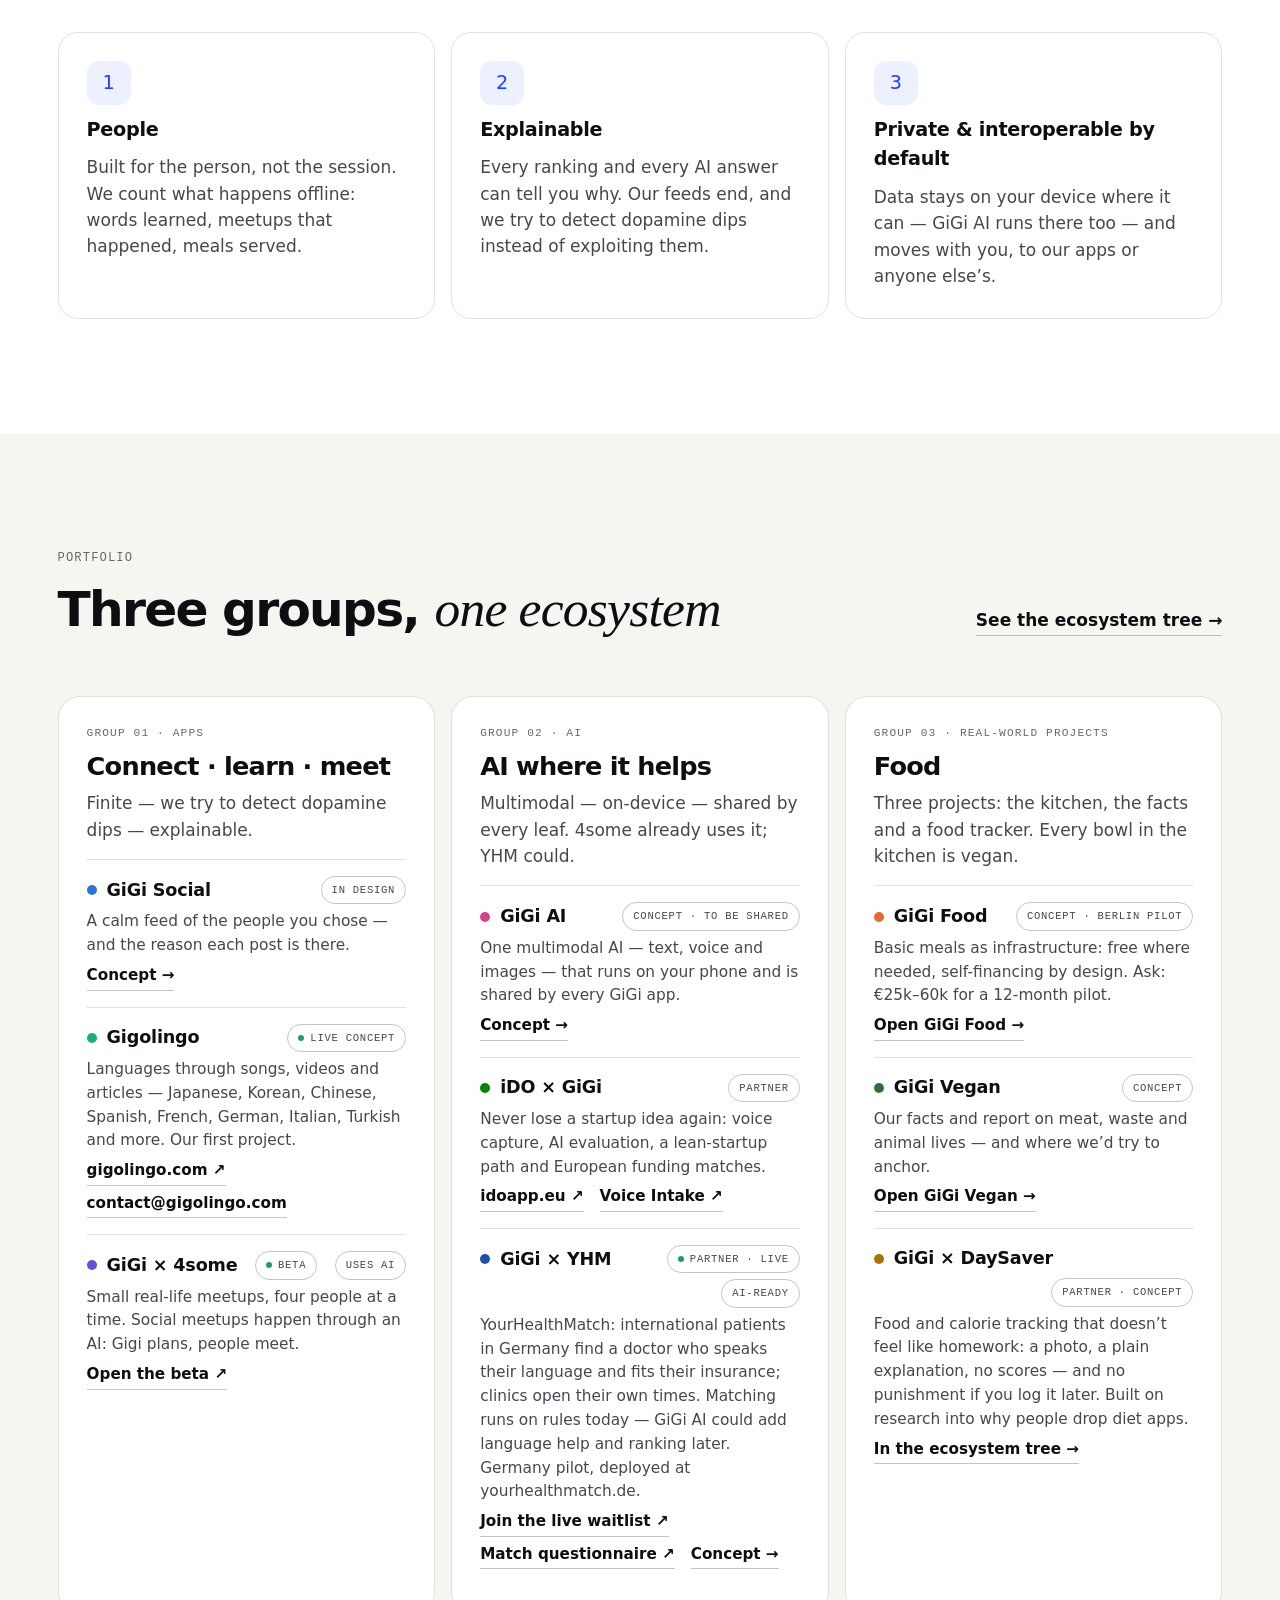
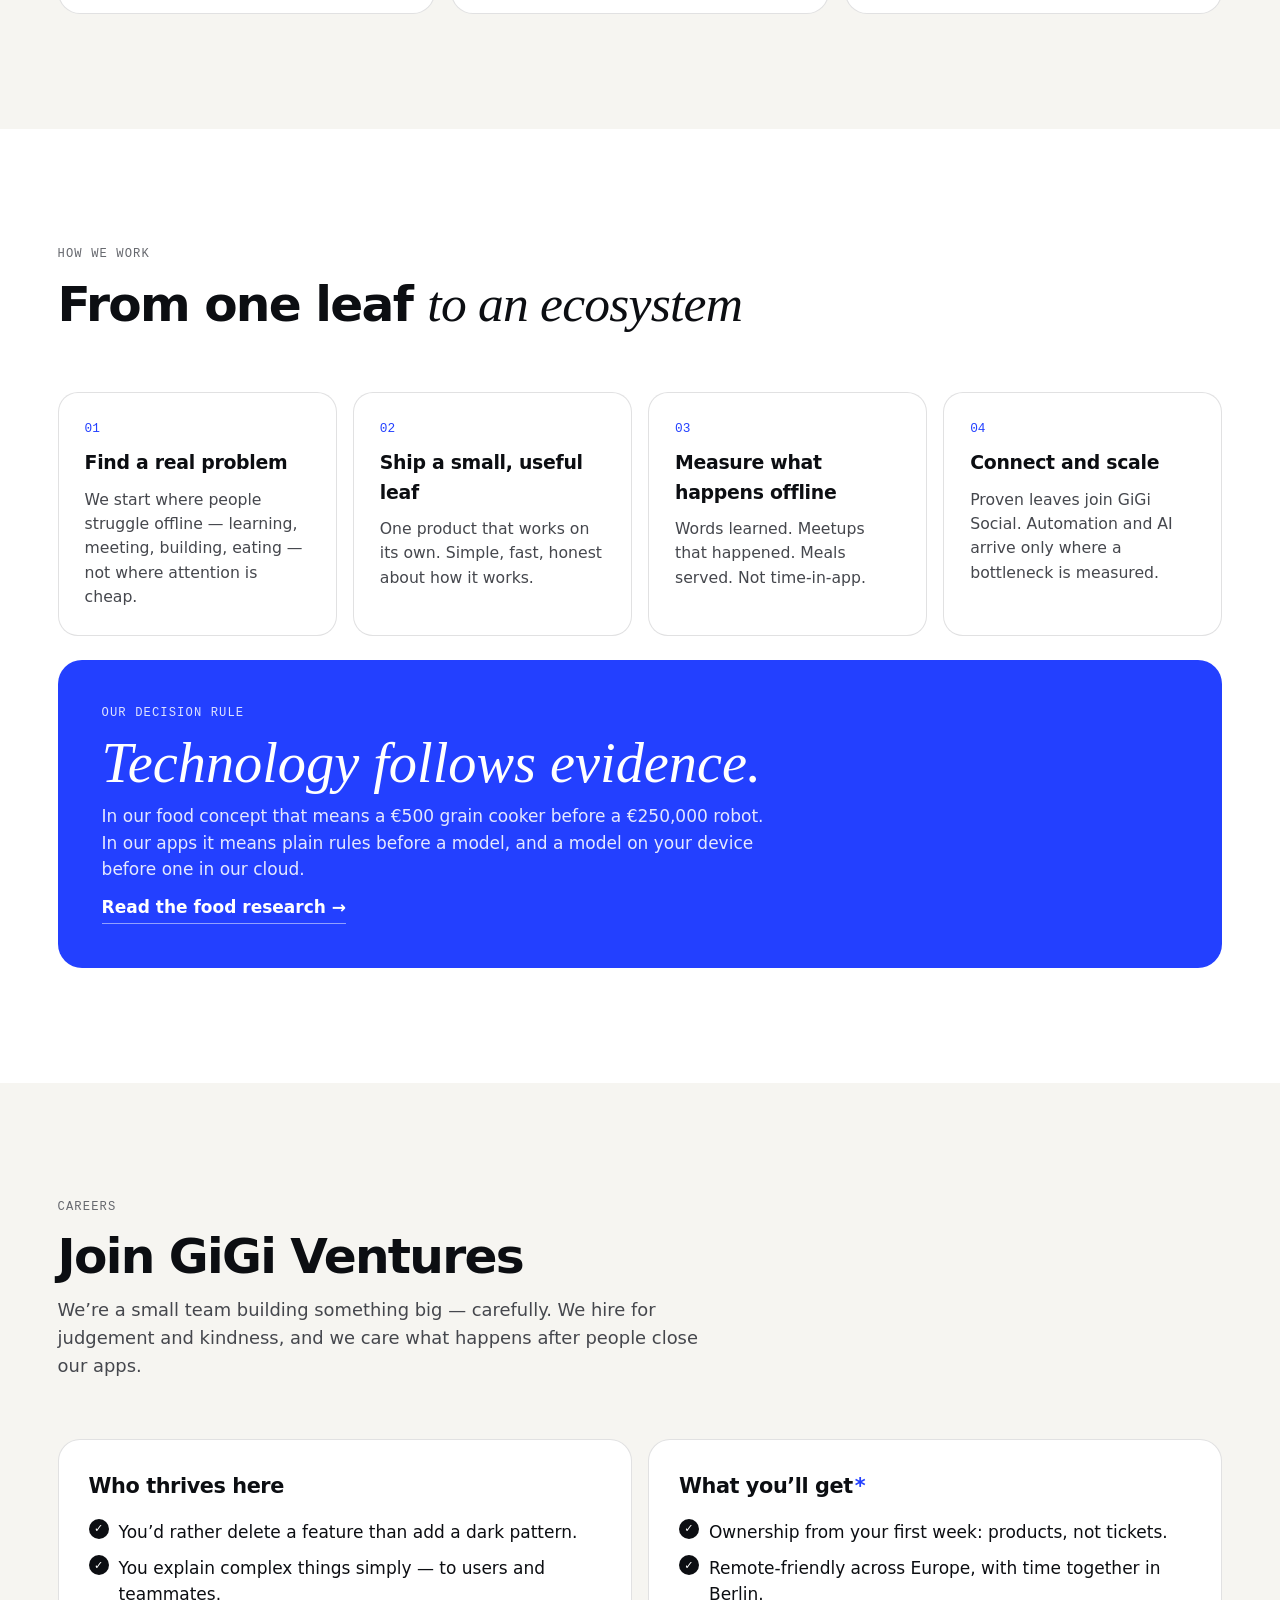
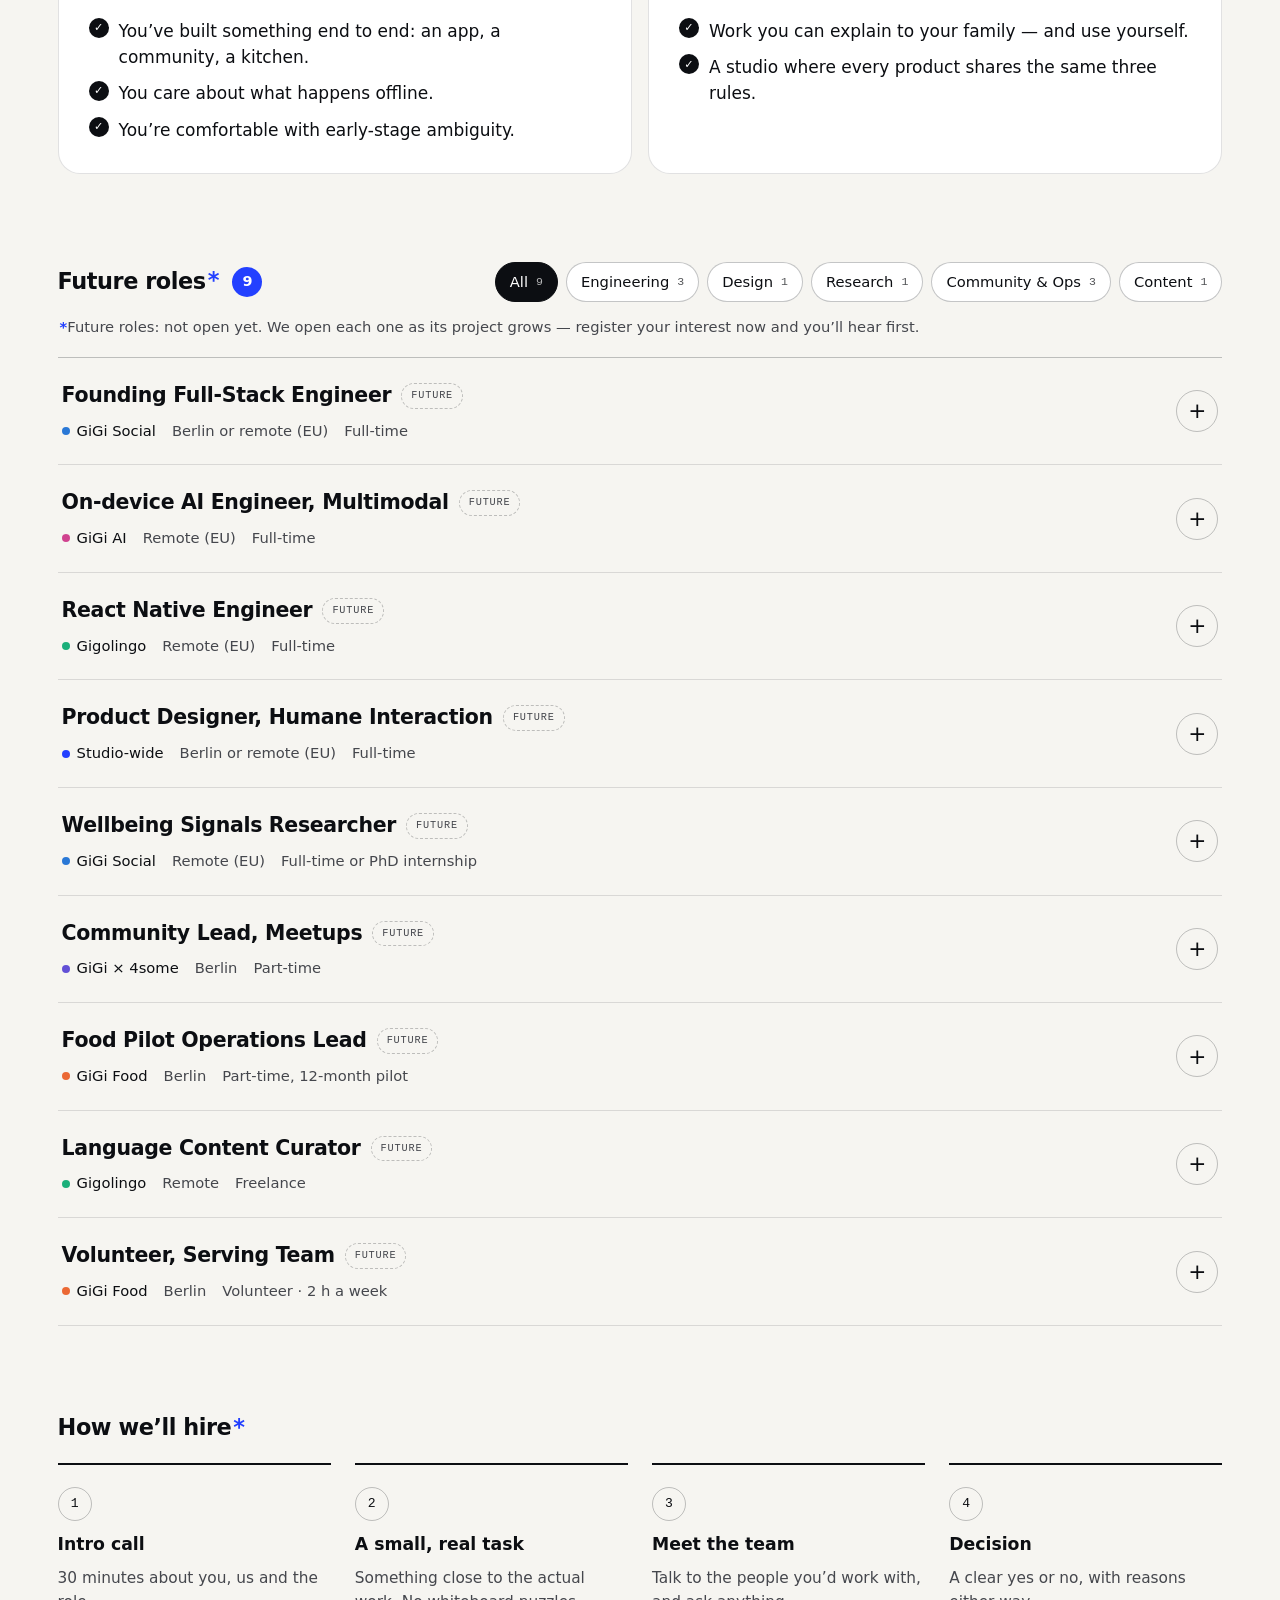
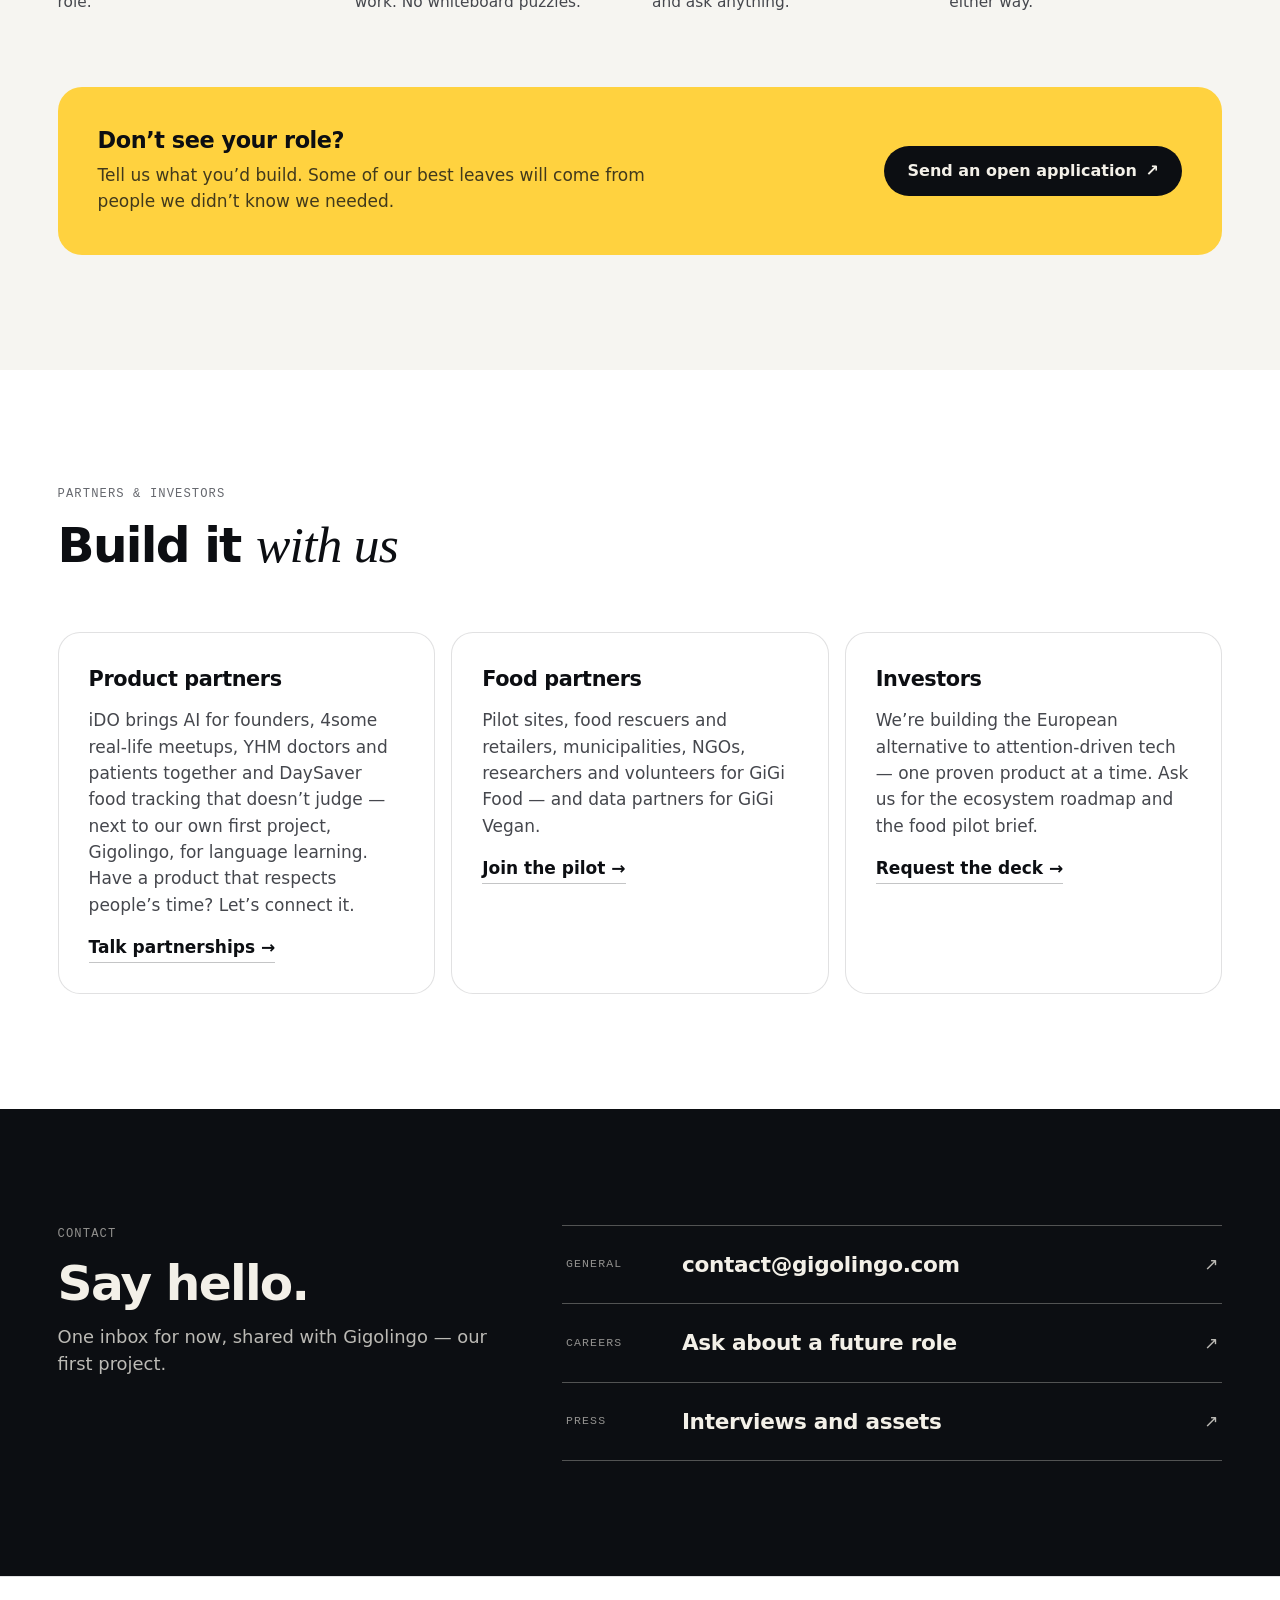
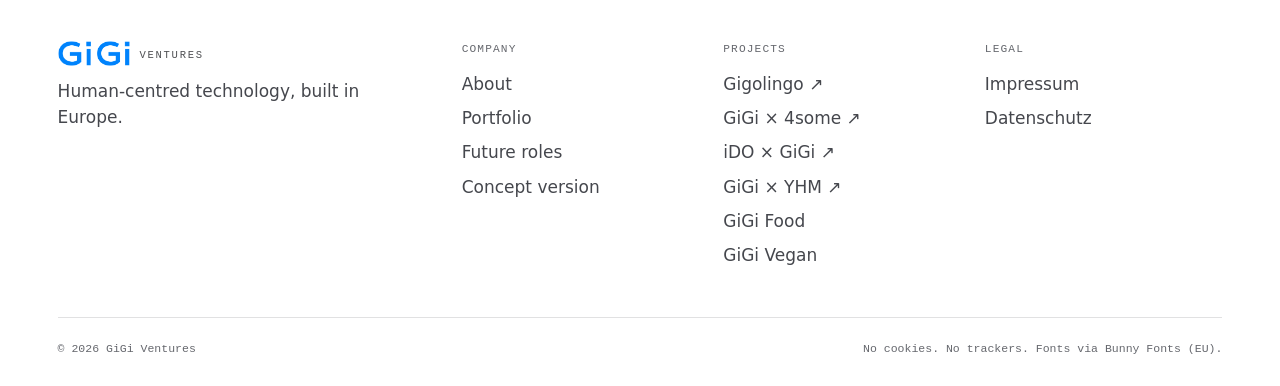
==== commit 60d22716: "Two levers explainer moves to the levers page; partner buttons open email - levers.html opens with "" ====
--- a/company.html
+++ b/company.html
@@ -77,7 +77,7 @@
           <p class="c-lead">GiGi Ventures is a European venture studio. We design, build and grow products that are useful, honest about how they work and happy when you close them — from a social network that ends and language learning to real-life meetups, an AI that stays on your device, and vegan food as infrastructure.</p>
           <div class="c-hero__actions">
             <a class="btn btn--blue" href="#careers">See future roles <span class="btn__arrow" aria-hidden="true">→</span></a>
-            <a class="btn btn--ghost" href="#partners">Partner with us</a>
+            <a class="btn btn--ghost" href="mailto:contact@gigolingo.com?subject=Product%20partnership%20%E2%80%94%20GiGi%20Ventures&amp;body=Hello%20GiGi%20Ventures%2C%0D%0A%0D%0AI%E2%80%99d%20like%20to%20talk%20about%20a%20partnership.%0D%0A%0D%0AWho%20we%20are%3A%0D%0AWhat%20we%20could%20build%20together%3A%0D%0A">Partner with us <span class="btn__arrow btn__arrow--ne" aria-hidden="true">↗</span></a>
           </div>
           <p class="c-hero__note">Working with <strong>iDO</strong> · <strong>4some</strong> · <strong>YHM</strong> · <strong>DaySaver</strong></p>
         </div>
--- a/assets/css/base.css
+++ b/assets/css/base.css
@@ -650,6 +650,59 @@
 }
 body.menu-open { overflow: hidden; }
 
+/* Hint after a click on a mailto: link (a mail app may not open, e.g. in an embedded browser). */
+.mail-toast {
+  position: fixed;
+  left: 50%;
+  bottom: 20px;
+  z-index: 90;
+  display: flex;
+  align-items: center;
+  gap: 12px;
+  width: max-content;
+  max-width: calc(100vw - 32px);
+  padding: 12px 12px 12px 18px;
+  border-radius: 16px;
+  background: var(--ink);
+  color: var(--paper);
+  box-shadow: 0 12px 40px rgba(12, 14, 18, .35);
+  font-size: .9rem;
+  line-height: 1.4;
+  opacity: 0;
+  transform: translate(-50%, 16px);
+  pointer-events: none;
+  transition: opacity .25s var(--ease), transform .25s var(--ease);
+}
+.mail-toast.is-on { opacity: 1; transform: translate(-50%, 0); pointer-events: auto; }
+.mail-toast__msg { margin: 0; }
+.mail-toast__btn {
+  flex-shrink: 0;
+  padding: 8px 14px;
+  border: 0;
+  border-radius: var(--r-pill);
+  background: var(--sun);
+  color: var(--ink);
+  font: 600 .8rem/1 var(--f-body, inherit);
+  cursor: pointer;
+}
+.mail-toast__x {
+  flex-shrink: 0;
+  width: 44px;
+  height: 44px;
+  border: 0;
+  border-radius: 50%;
+  background: transparent;
+  color: inherit;
+  font-size: 1.3rem;
+  cursor: pointer;
+}
+@media (max-width: 560px) {
+  .mail-toast { flex-wrap: wrap; width: calc(100vw - 32px); }
+}
+@media (prefers-reduced-motion: reduce) {
+  .mail-toast { transition: none; }
+}
+
 @media (min-width: 720px) {
   .header-cta { display: inline-flex; }
 }
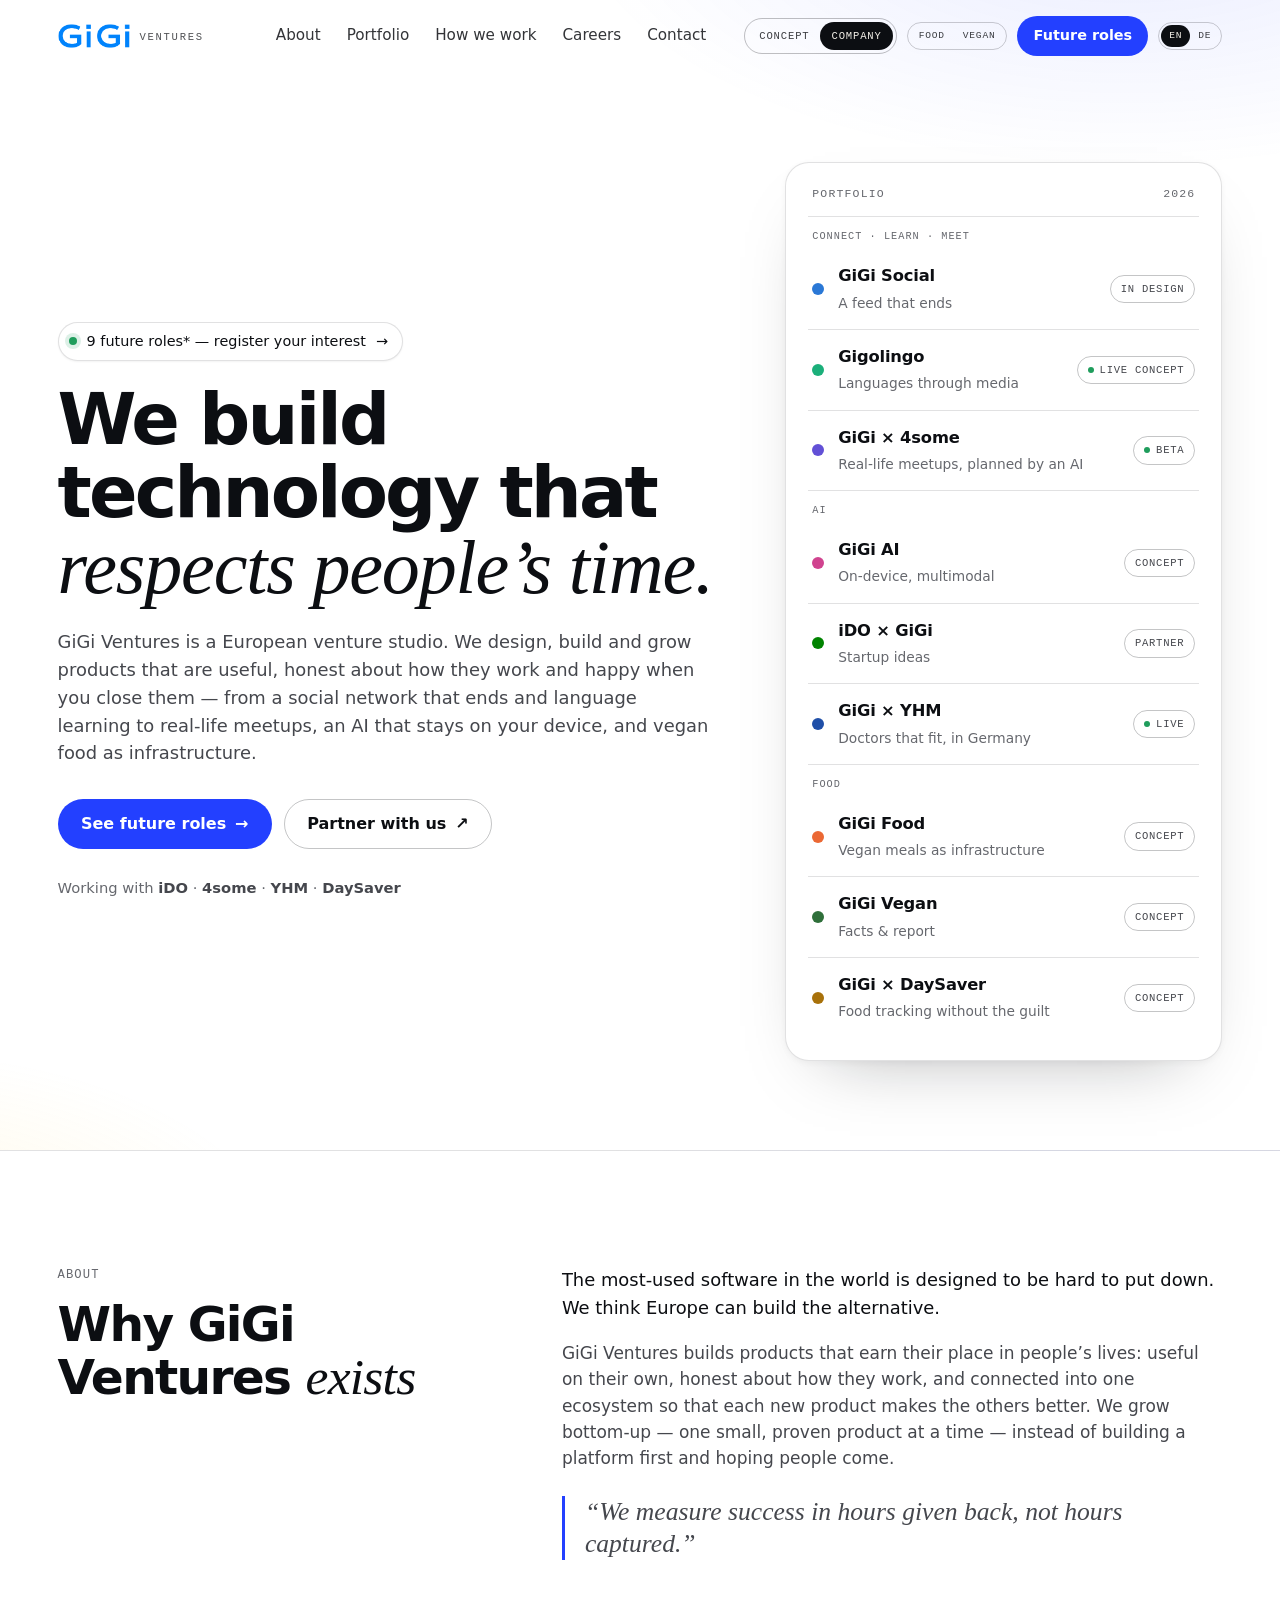
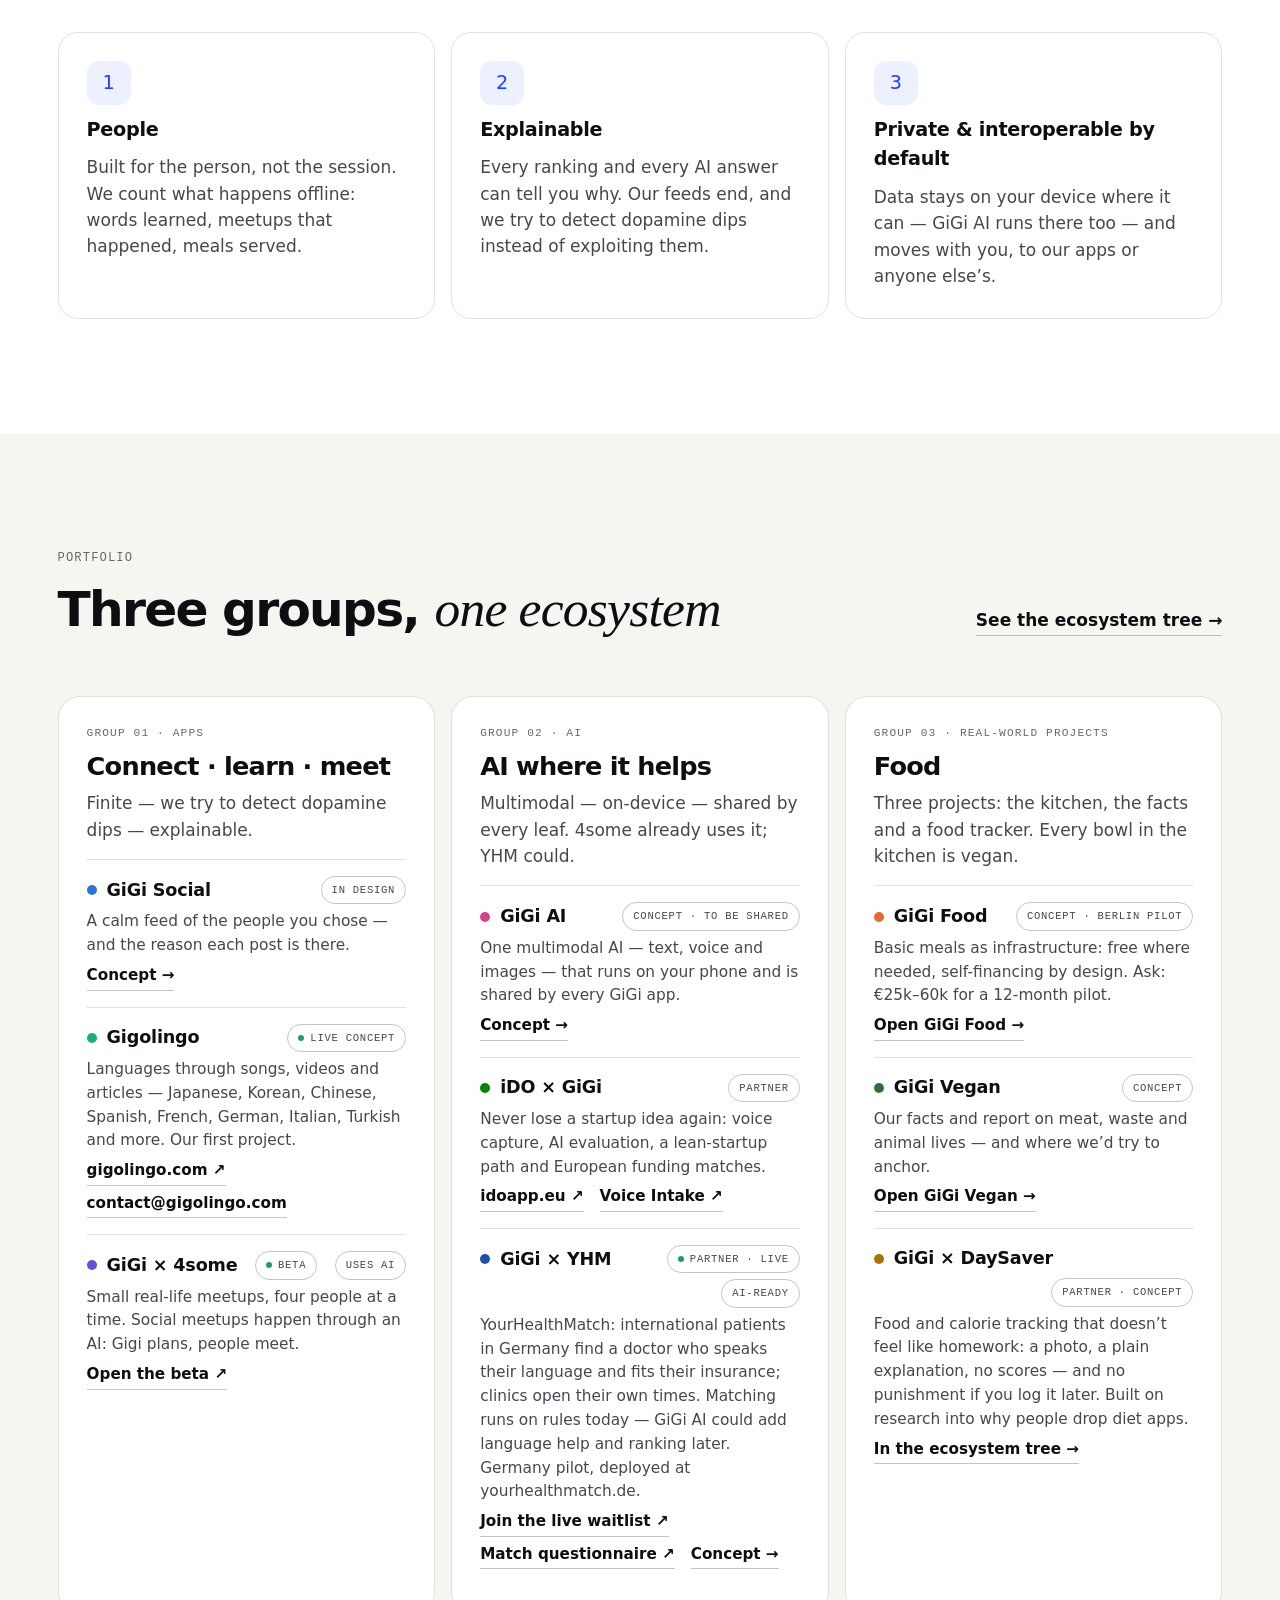
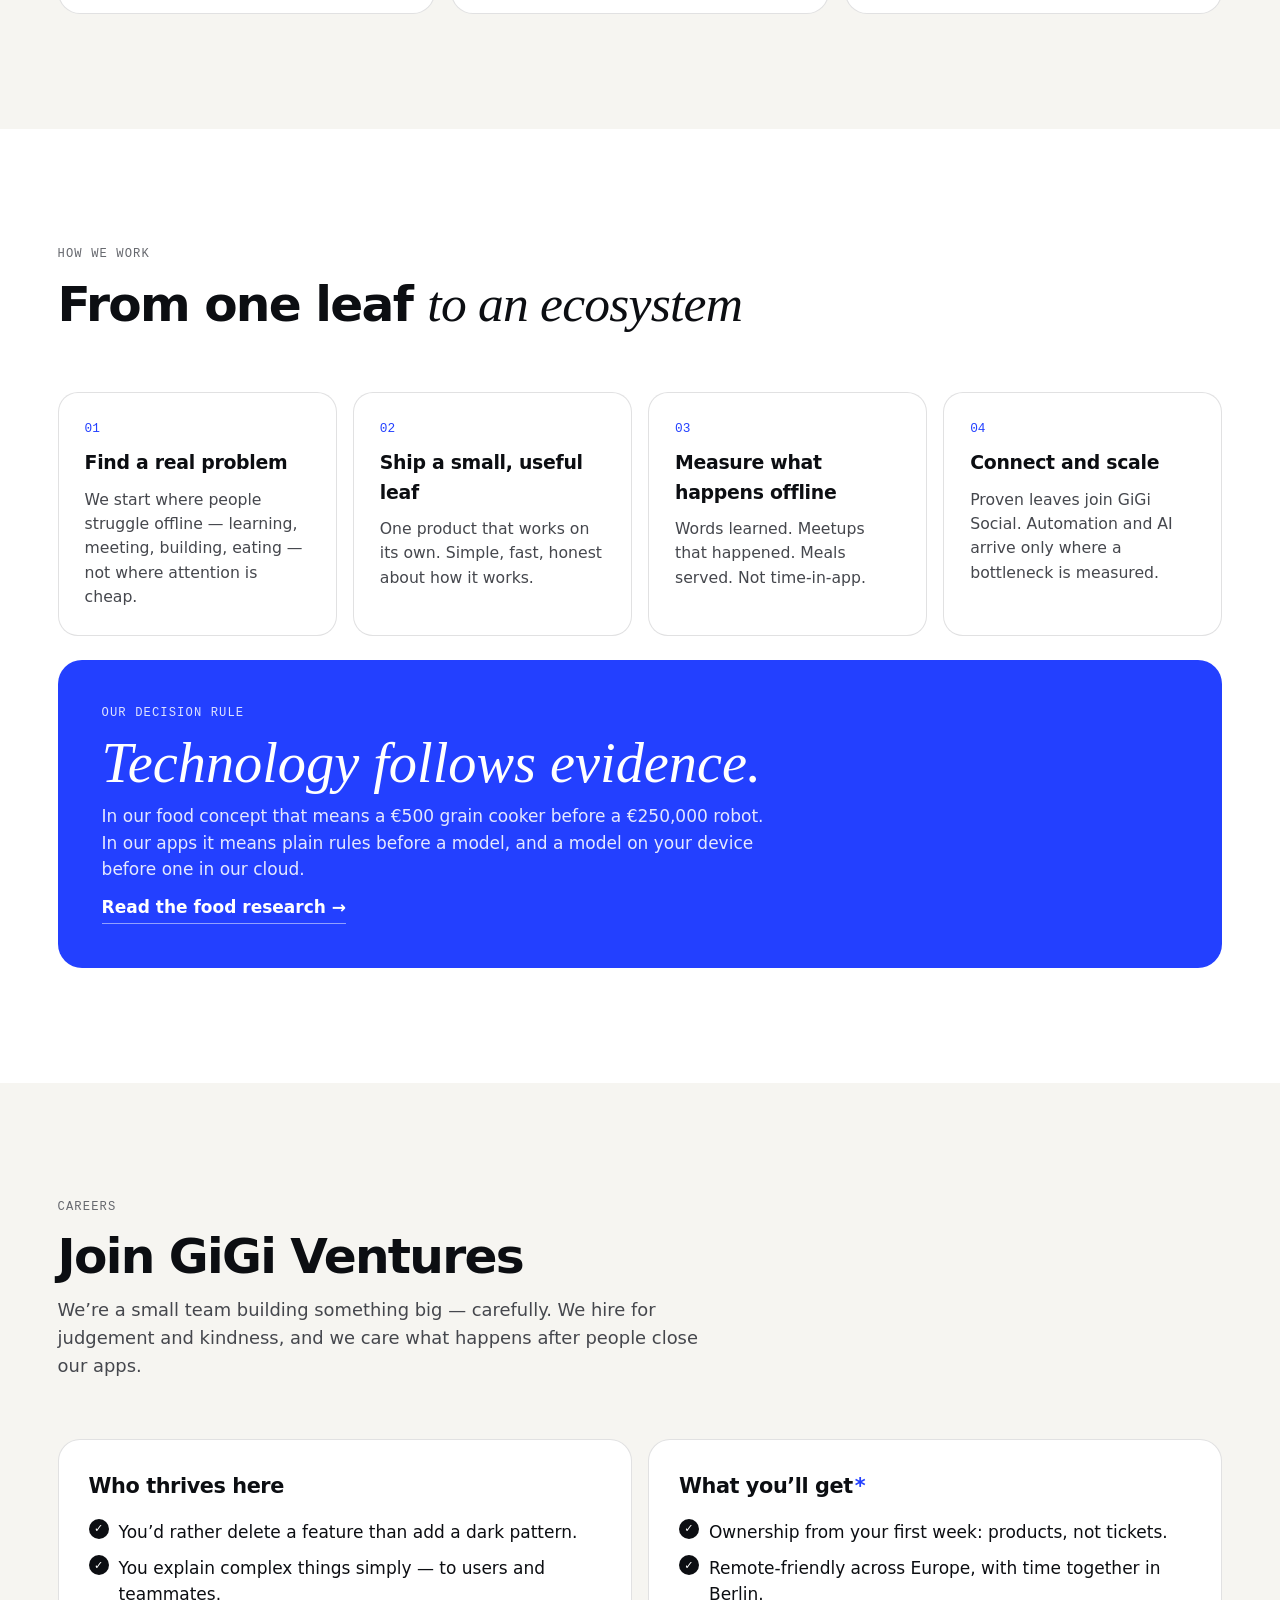
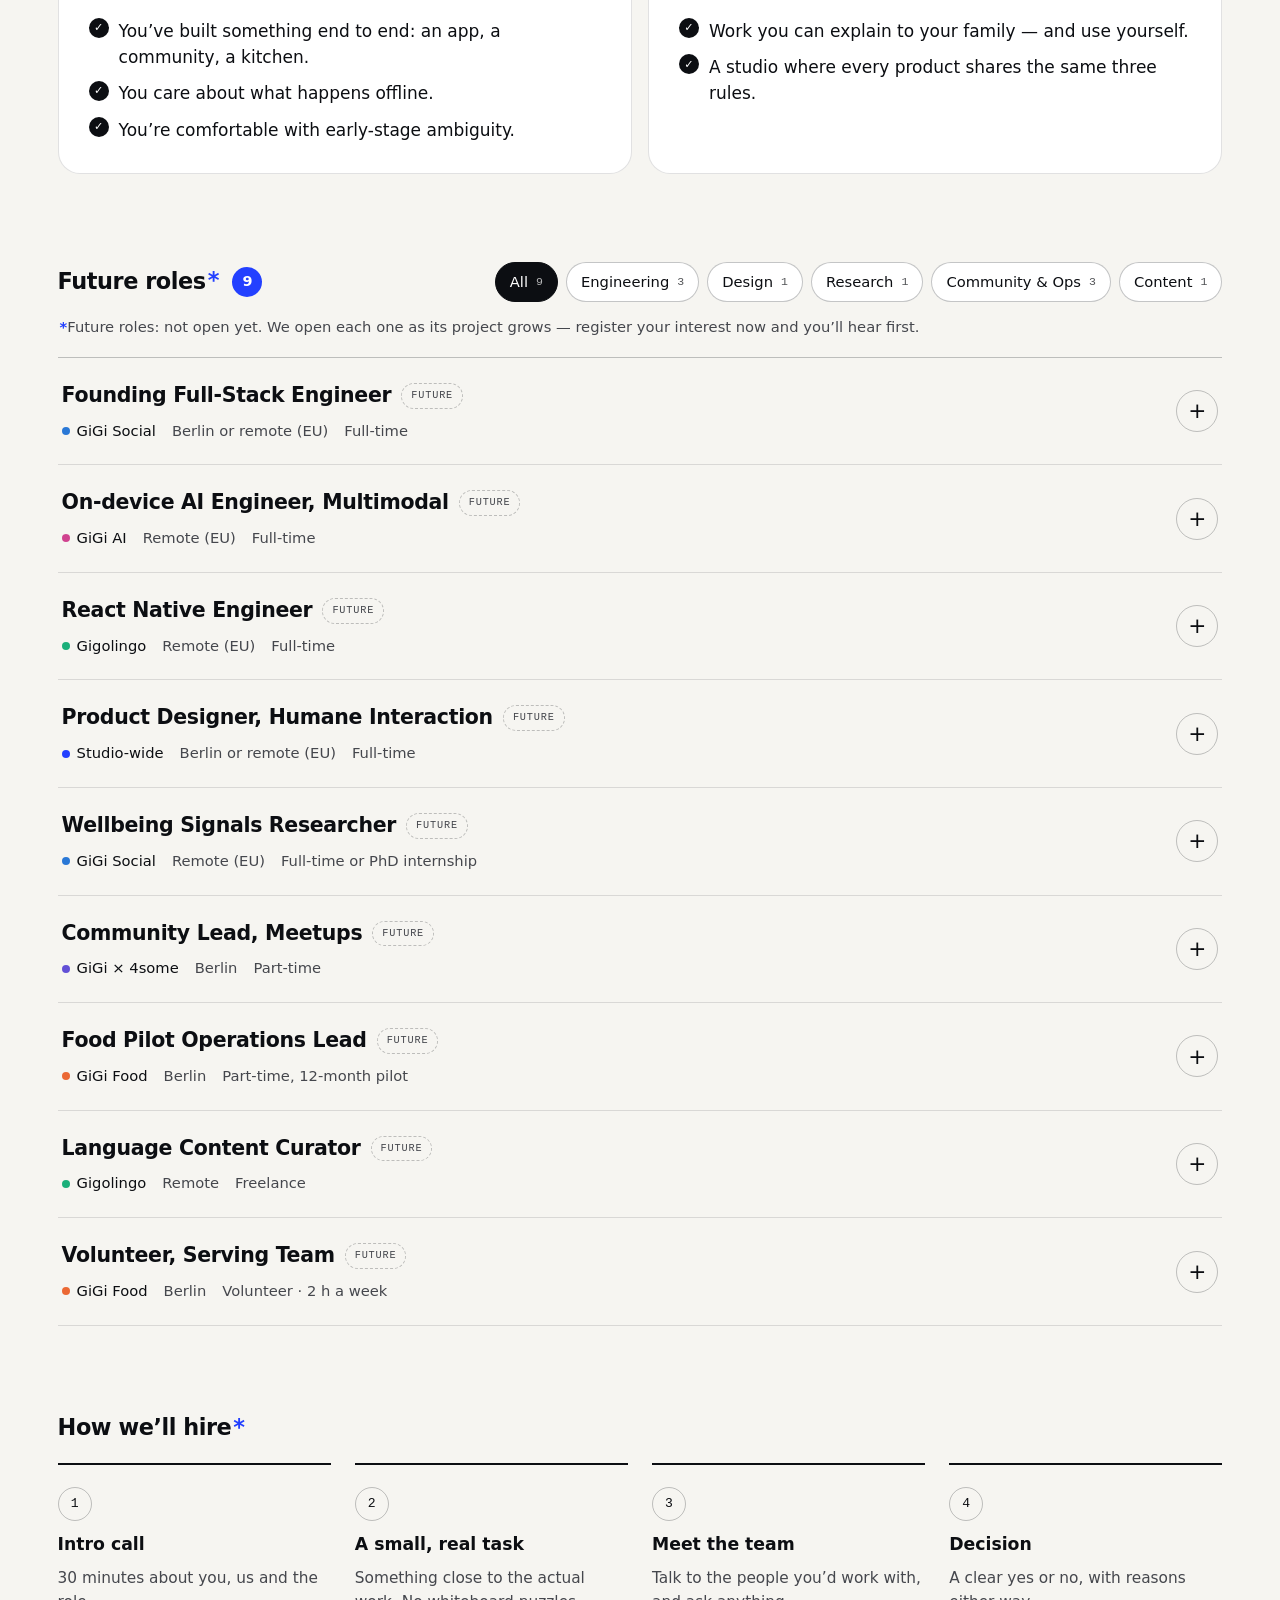
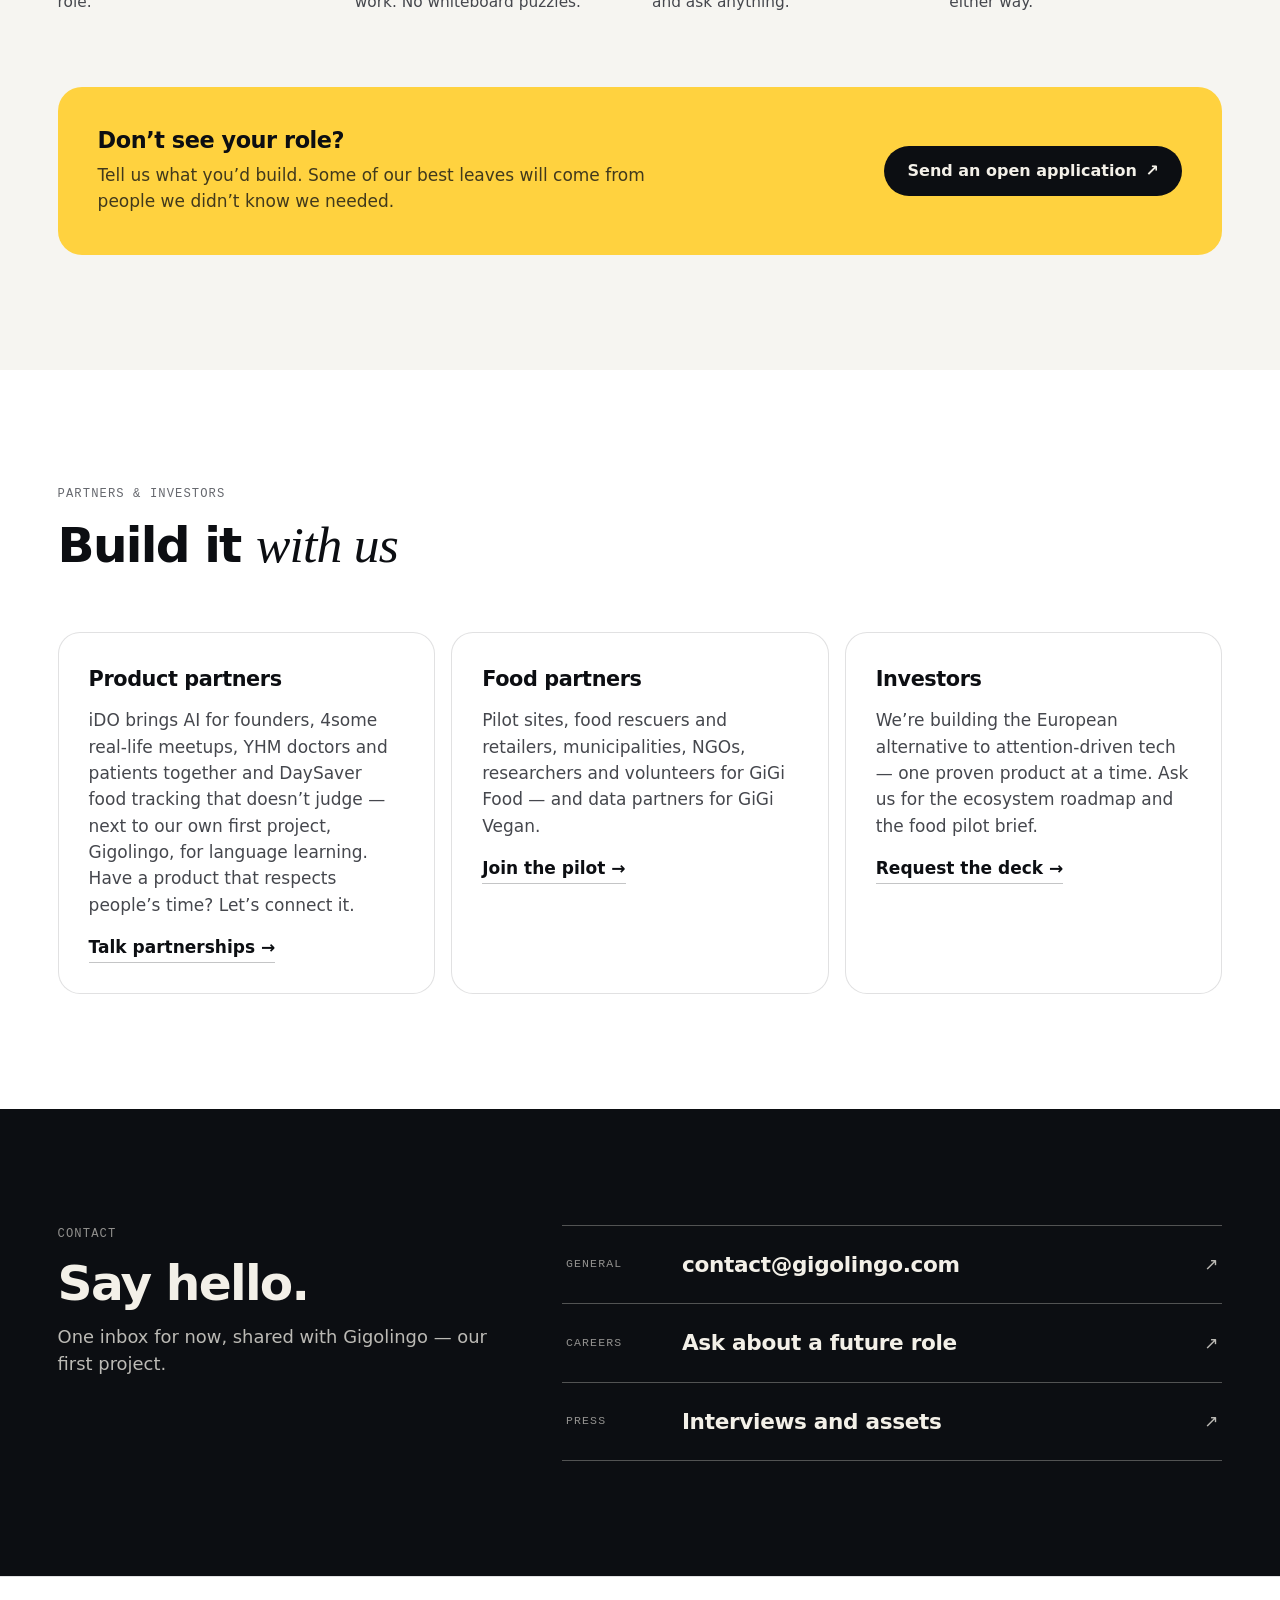
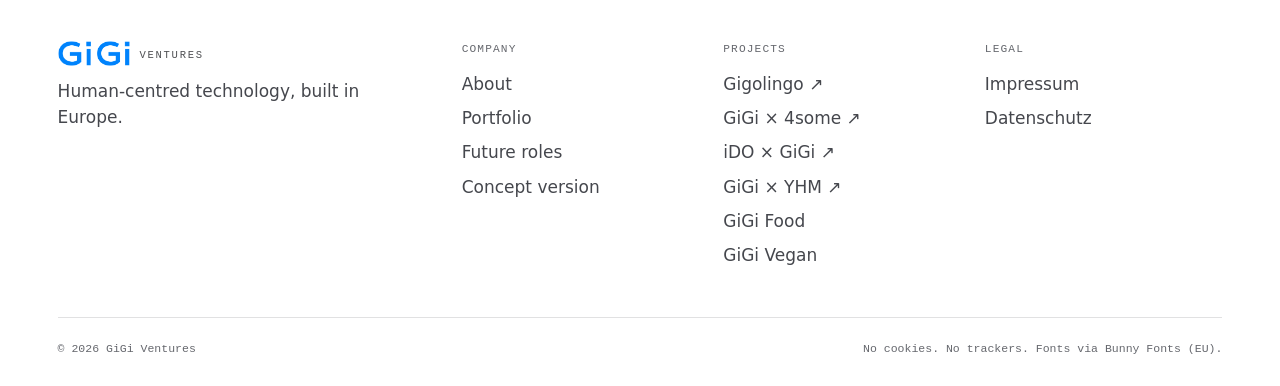
==== commit ce48b174: "Add English German language switch" ====
--- a/company.html
+++ b/company.html
@@ -15,6 +15,7 @@
   <link rel="stylesheet" href="assets/css/base.css">
   <link rel="stylesheet" href="assets/css/company.css">
   <script>document.documentElement.classList.replace('no-js', 'js');</script>
+  <script src="assets/js/i18n.js" data-page="company"></script>
   <script src="assets/js/shared.js" defer></script>
   <script src="assets/js/company.js" defer></script>
 </head>
@@ -44,6 +45,10 @@
           <a href="vegan.html" data-p="vegan" aria-label="GiGi Vegan">Vegan</a>
         </nav>
         <a class="btn btn--sm btn--blue header-cta" href="#careers">Future roles</a>
+        <div class="lang-switch" role="group" aria-label="Language">
+          <button type="button" data-lang-set="en" lang="en" translate="no" aria-label="English" aria-pressed="true">EN</button>
+          <button type="button" data-lang-set="de" lang="de" translate="no" aria-label="Deutsch" aria-pressed="false">DE</button>
+        </div>
         <button class="menu-btn" type="button" aria-expanded="false" aria-controls="mobile-menu" data-menu-toggle>
           <span class="sr-only">Menu</span>
           <span class="menu-btn__bars" aria-hidden="true"></span>
@@ -61,6 +66,10 @@
       <a href="#contact">Contact</a>
     </nav>
     <div class="mobile-menu__foot">
+      <div class="lang-switch lang-switch--menu" role="group" aria-label="Language">
+        <button type="button" data-lang-set="en" lang="en" translate="no" aria-label="English" aria-pressed="true">EN</button>
+        <button type="button" data-lang-set="de" lang="de" translate="no" aria-label="Deutsch" aria-pressed="false">DE</button>
+      </div>
       <a class="btn btn--blue" href="#careers">See future roles <span class="btn__arrow" aria-hidden="true">→</span></a>
       <span>contact@gigolingo.com</span>
     </div>
--- a/assets/css/base.css
+++ b/assets/css/base.css
@@ -532,6 +532,63 @@
   .sub-switch { display: inline-flex; }
 }
 
+/* EN | DE — a third small pill beside Concept | Company. The choice is stored and the page reloads (assets/js/i18n.js). */
+.lang-switch {
+  display: inline-flex;
+  padding: 2px;
+  border-radius: var(--r-pill);
+  border: 1px solid color-mix(in srgb, var(--h-fg, currentColor) 20%, transparent);
+}
+.lang-switch button {
+  padding: 4px 8px;
+  border: 0;
+  border-radius: var(--r-pill);
+  background: transparent;
+  color: inherit;
+  font-family: var(--f-mono);
+  font-size: .6rem;
+  font-weight: 500;
+  letter-spacing: .08em;
+  text-transform: uppercase;
+  opacity: .8;
+  cursor: pointer;
+  transition: background-color .2s, color .2s, opacity .2s;
+}
+.lang-switch button:hover { opacity: 1; }
+.lang-switch button[aria-pressed="true"] {
+  background: var(--h-inv-bg);
+  color: var(--h-inv-fg);
+  opacity: 1;
+  cursor: default;
+}
+.no-js .lang-switch { display: none; }
+.header-actions > .lang-switch { display: none; }
+@media (min-width: 720px) {
+  .header-actions > .lang-switch { display: inline-flex; }
+}
+/* In the mobile menu it is bigger, on the dark menu surface. */
+.lang-switch--menu {
+  justify-self: start;
+  padding: 3px;
+  border-color: rgba(243, 240, 232, .32);
+}
+.lang-switch--menu button {
+  min-width: 52px;
+  min-height: 44px;
+  padding: 0 14px;
+  font-size: .78rem;
+  color: var(--paper);
+}
+.lang-switch--menu button[aria-pressed="true"] { background: var(--paper); color: var(--ink); }
+
+/* German: long compounds must break rather than push the layout. */
+html[lang="de"] body { hyphens: auto; overflow-wrap: break-word; }
+html[lang="de"] .btn,
+html[lang="de"] .nav a,
+html[lang="de"] .version-switch a,
+html[lang="de"] .sub-switch a,
+html[lang="de"] .eyebrow { hyphens: manual; }
+
 .header-cta { display: none; }
 .site-header[data-theme="blue"] .header-cta { --btn-bg: #ffffff; --btn-fg: var(--blue); }
 
